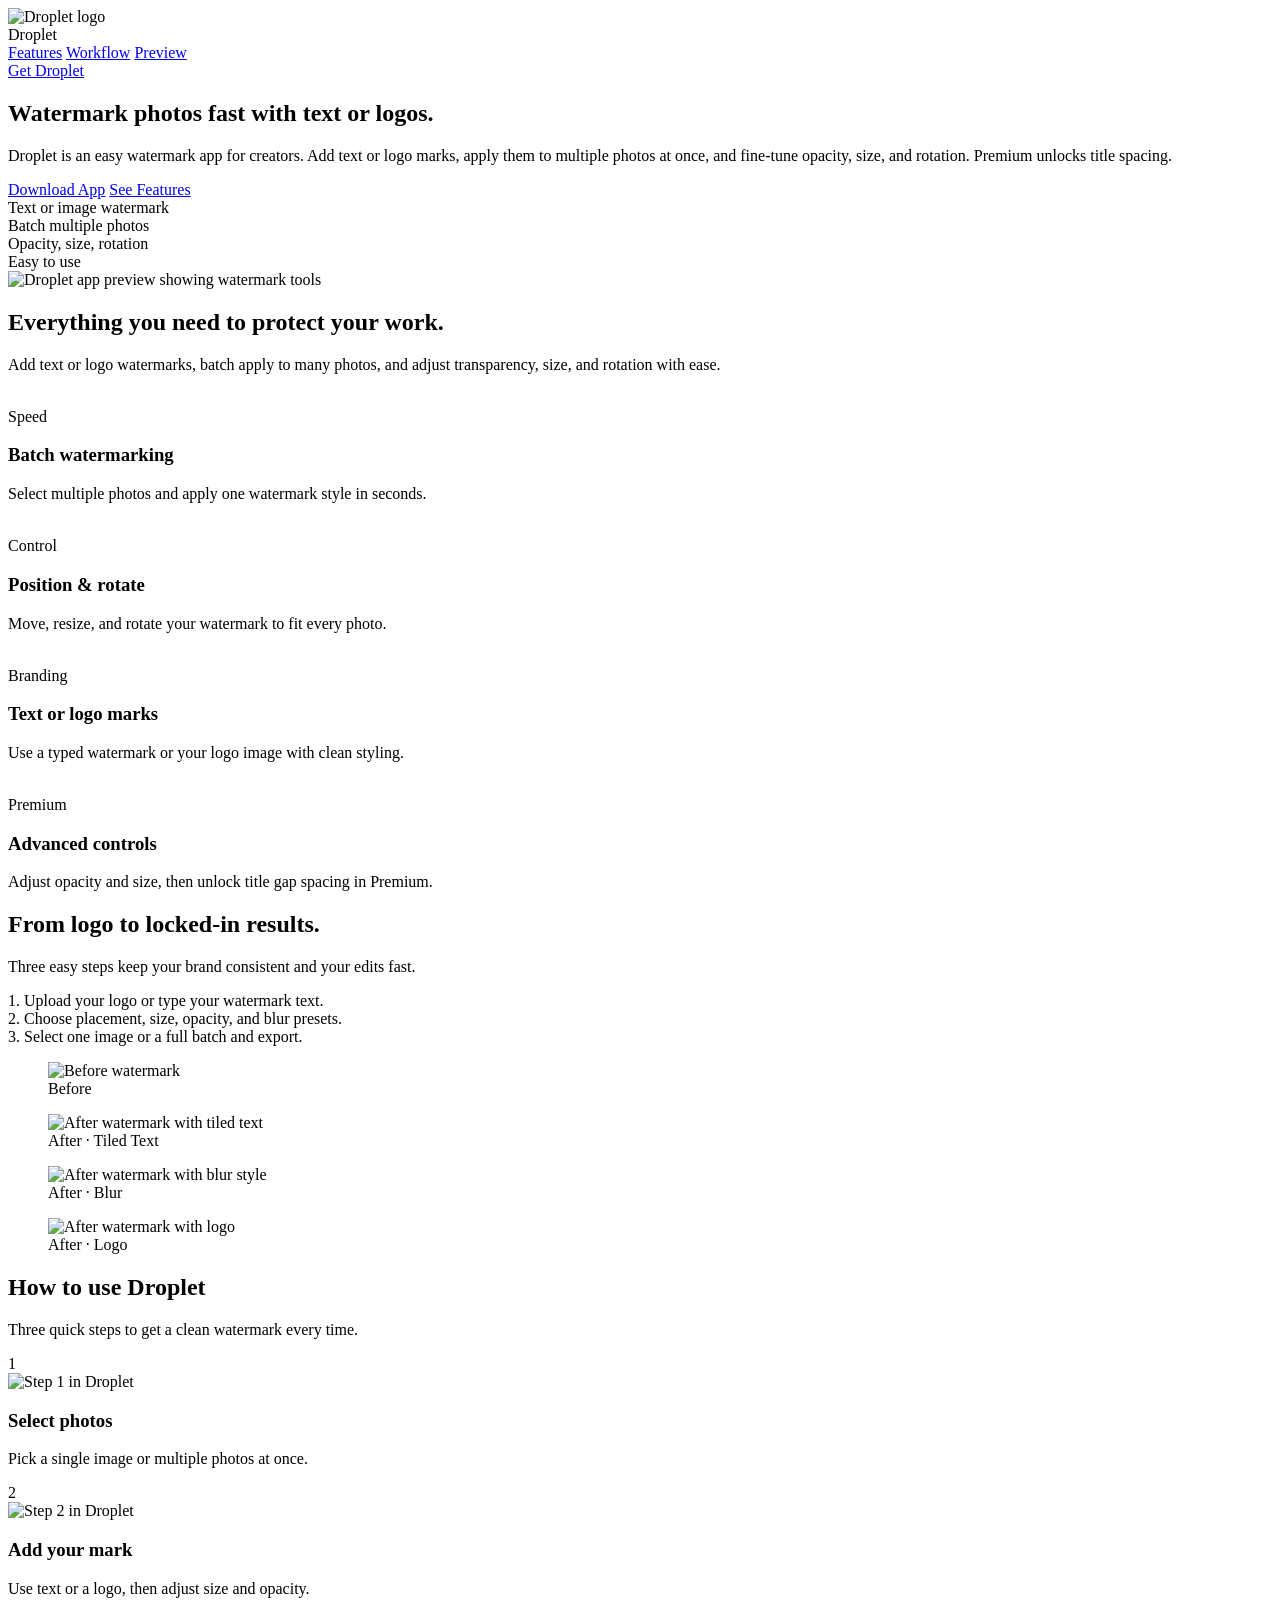
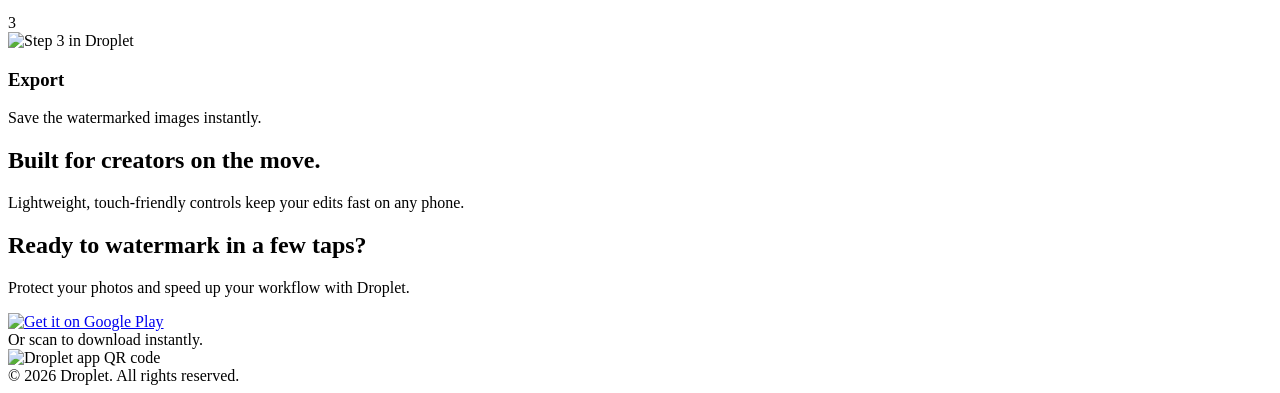
==== index.html @ 51bd7164 "Rename Droplet/index.html to index.html" ====
<!doctype html>
<html lang="en">
  <head>
    <meta charset="utf-8" />
    <meta name="viewport" content="width=device-width, initial-scale=1" />
    <title>Droplet — Watermark Faster, Sharper, Smarter</title>
    <link rel="icon" type="image/png" sizes="32x32" href="resources/favicon-32.png" />
    <link rel="stylesheet" href="style.css" />
  </head>
  <body>
    <div class="page">
      <header class="nav">
        <div class="logo">
          <div class="logo-mark">
            <img src="resources/LOGO.png" alt="Droplet logo" />
          </div>
          <div>Droplet</div>
        </div>
        <nav class="nav-links">
          <a href="#features">Features</a>
          <a href="#workflow">Workflow</a>
          <a href="#showcase">Preview</a>
        </nav>
        <a class="nav-cta" href="#download">Get Droplet</a>
      </header>

      <section class="hero">
        <div class="hero-copy">
          <h1>Watermark photos fast with text or logos.</h1>
          <p>
            Droplet is an easy watermark app for creators. Add text or logo marks, apply them to
            multiple photos at once, and fine‑tune opacity, size, and rotation. Premium unlocks title spacing.
          </p>
          <div class="hero-actions">
            <a class="btn primary" href="#download">Download App</a>
            <a class="btn ghost" href="#features">See Features</a>
          </div>
          <div class="pill-row">
            <div class="pill">Text or image watermark</div>
            <div class="pill">Batch multiple photos</div>
            <div class="pill">Opacity, size, rotation</div>
            <div class="pill">Easy to use</div>
          </div>
        </div>
        <div class="hero-card">
          <img src="resources/sample/1000136304.jpg" alt="Droplet app preview showing watermark tools" />
        </div>
      </section>

      <section id="features" class="section">
        <h2>Everything you need to protect your work.</h2>
        <p>
          Add text or logo watermarks, batch apply to many photos, and adjust transparency, size, and
          rotation with ease.
        </p>
        <div class="feature-grid">
          <div class="feature-card">
            <span class="feature-icon">
              <img src="resources/icons/picture.png" alt="" />
            </span>
            <div class="feature-label">Speed</div>
            <h3>Batch watermarking</h3>
            <p>Select multiple photos and apply one watermark style in seconds.</p>
          </div>
          <div class="feature-card">
            <span class="feature-icon">
              <img src="resources/icons/crosshair.png" alt="" />
            </span>
            <div class="feature-label">Control</div>
            <h3>Position &amp; rotate</h3>
            <p>Move, resize, and rotate your watermark to fit every photo.</p>
          </div>
          <div class="feature-card">
            <span class="feature-icon">
              <img src="resources/icons/rain.png" alt="" />
            </span>
            <div class="feature-label">Branding</div>
            <h3>Text or logo marks</h3>
            <p>Use a typed watermark or your logo image with clean styling.</p>
          </div>
          <div class="feature-card">
            <span class="feature-icon">
              <img src="resources/icons/settings.png" alt="" />
            </span>
            <div class="feature-label">Premium</div>
            <h3>Advanced controls</h3>
            <p>Adjust opacity and size, then unlock title gap spacing in Premium.</p>
          </div>
        </div>
      </section>

      <section id="workflow" class="section showcase">
        <div class="steps">
          <h2>From logo to locked-in results.</h2>
          <p>Three easy steps keep your brand consistent and your edits fast.</p>
          <div class="step">1. Upload your logo or type your watermark text.</div>
          <div class="step">2. Choose placement, size, opacity, and blur presets.</div>
          <div class="step">3. Select one image or a full batch and export.</div>
        </div>
        <div class="before-after">
          <figure>
            <img src="resources/sample/before.jpg" alt="Before watermark" />
            <figcaption>Before</figcaption>
          </figure>
          <figure>
            <img src="resources/sample/tiled.jpg" alt="After watermark with tiled text" />
            <figcaption>After · Tiled Text</figcaption>
          </figure>
          <figure>
            <img src="resources/sample/blur.jpg" alt="After watermark with blur style" />
            <figcaption>After · Blur</figcaption>
          </figure>
          <figure>
            <img src="resources/sample/image.jpg" alt="After watermark with logo" />
            <figcaption>After · Logo</figcaption>
          </figure>
        </div>
      </section>

      <section id="how" class="section">
        <h2>How to use Droplet</h2>
        <p>Three quick steps to get a clean watermark every time.</p>
        <div class="how-strip">
          <div class="how-item">
            <div class="how-badge">1</div>
            <img src="resources/tutorial/Untitled design/5.png" alt="Step 1 in Droplet" />
            <h3>Select photos</h3>
            <p>Pick a single image or multiple photos at once.</p>
          </div>
          <div class="how-item">
            <div class="how-badge">2</div>
            <img src="resources/tutorial/Untitled design/2.png" alt="Step 2 in Droplet" />
            <h3>Add your mark</h3>
            <p>Use text or a logo, then adjust size and opacity.</p>
          </div>
          <div class="how-item">
            <div class="how-badge">3</div>
            <img src="resources/tutorial/Untitled design/6.png" alt="Step 3 in Droplet" />
            <h3>Export</h3>
            <p>Save the watermarked images instantly.</p>
          </div>
        </div>
      </section>


      <section id="showcase" class="section">
        <h2>Built for creators on the move.</h2>
        <p>Lightweight, touch-friendly controls keep your edits fast on any phone.</p>
      </section>

      <section id="download" class="cta">
        <h2>Ready to watermark in a few taps?</h2>
        <p>Protect your photos and speed up your workflow with Droplet.</p>
        <div class="cta-grid">
          <div class="cta-actions">
            <a
              class="badge-link"
              href="https://play.google.com/store/apps/details?id=com.droplet.app&hl=en-US&ah=DfUkPE9MZTCqDTzTnJwQqf1TkRE"
              aria-label="Get Droplet on Google Play"
              target="_blank"
              rel="noopener noreferrer"
            >
              <img src="resources/Googleplay.png" alt="Get it on Google Play" />
            </a>
            <div class="cta-note">Or scan to download instantly.</div>
          </div>
          <div class="qr-card">
            <img src="resources/Droplet_QR.png" alt="Droplet app QR code" />
          </div>
        </div>
      </section>

      <footer class="footer">
        © 2026 Droplet. All rights reserved.
      </footer>
    </div>
    <script src="script.js"></script>
  </body>
</html>
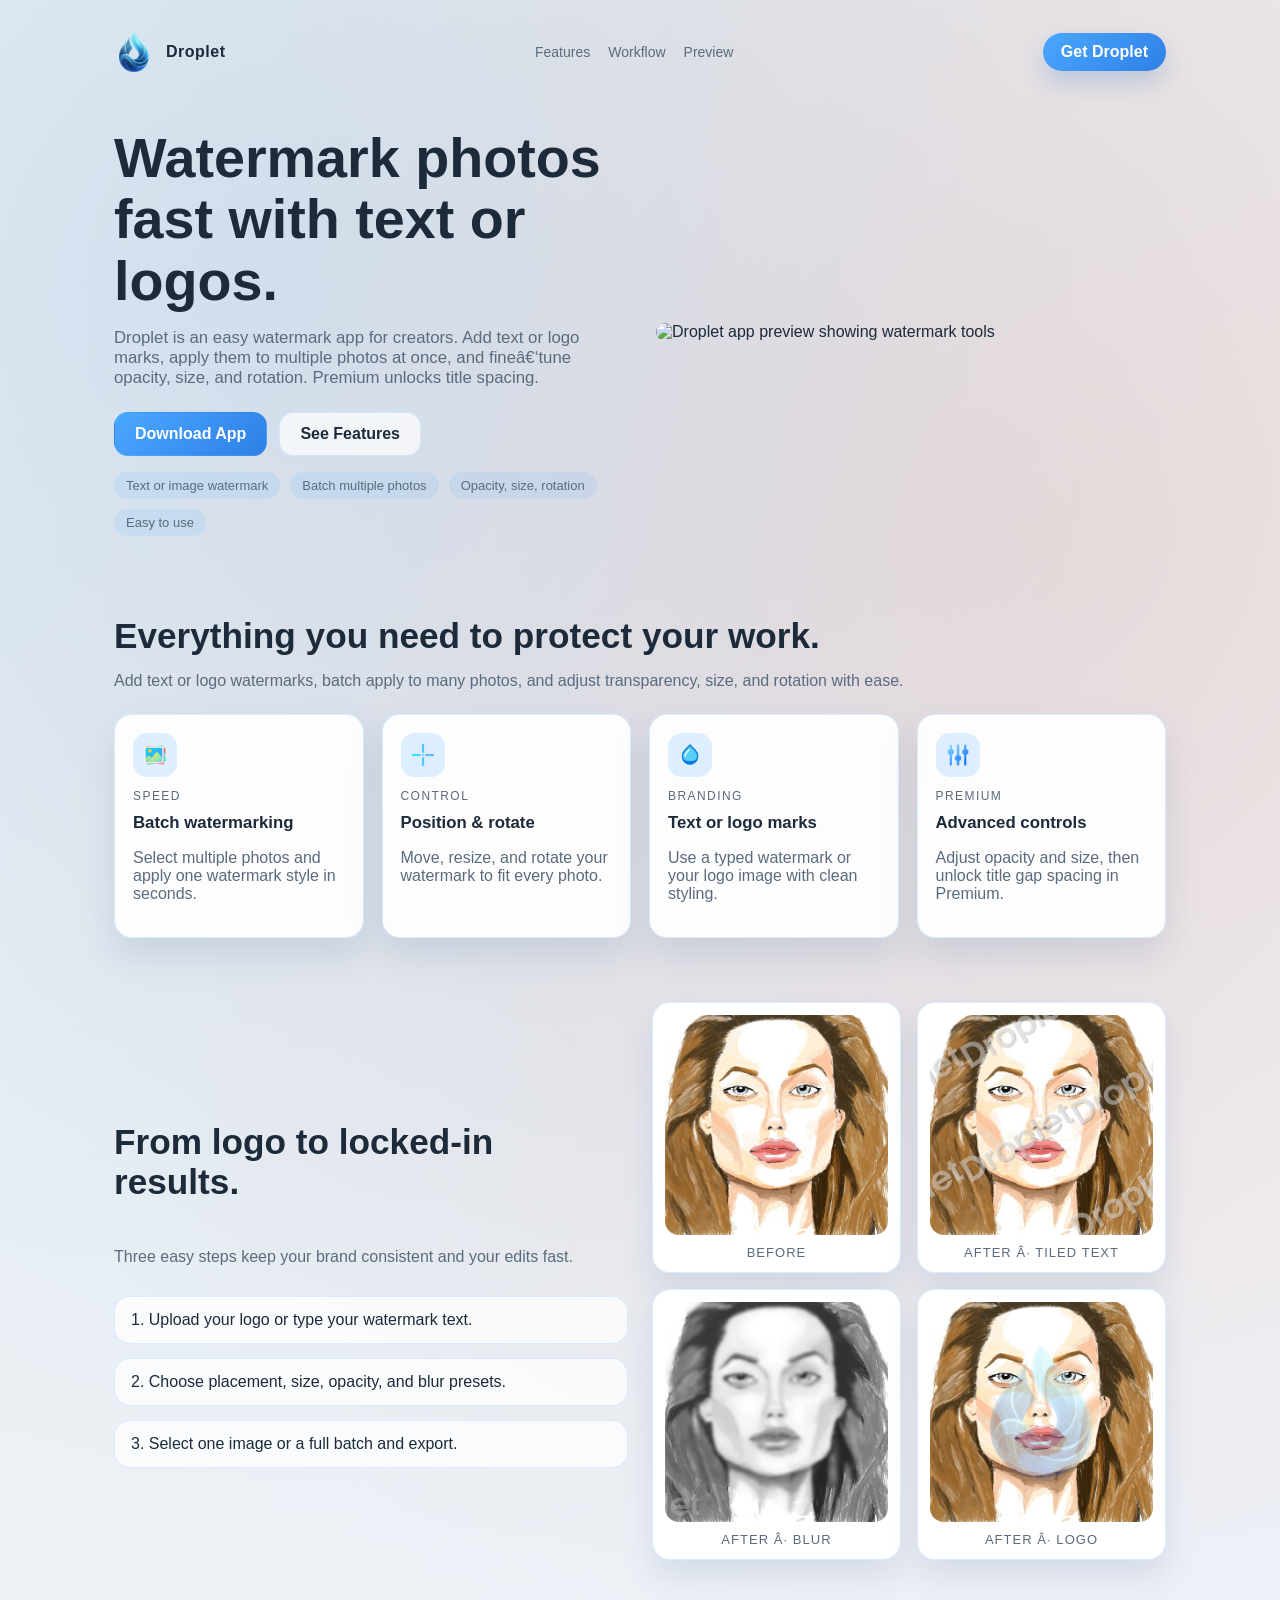
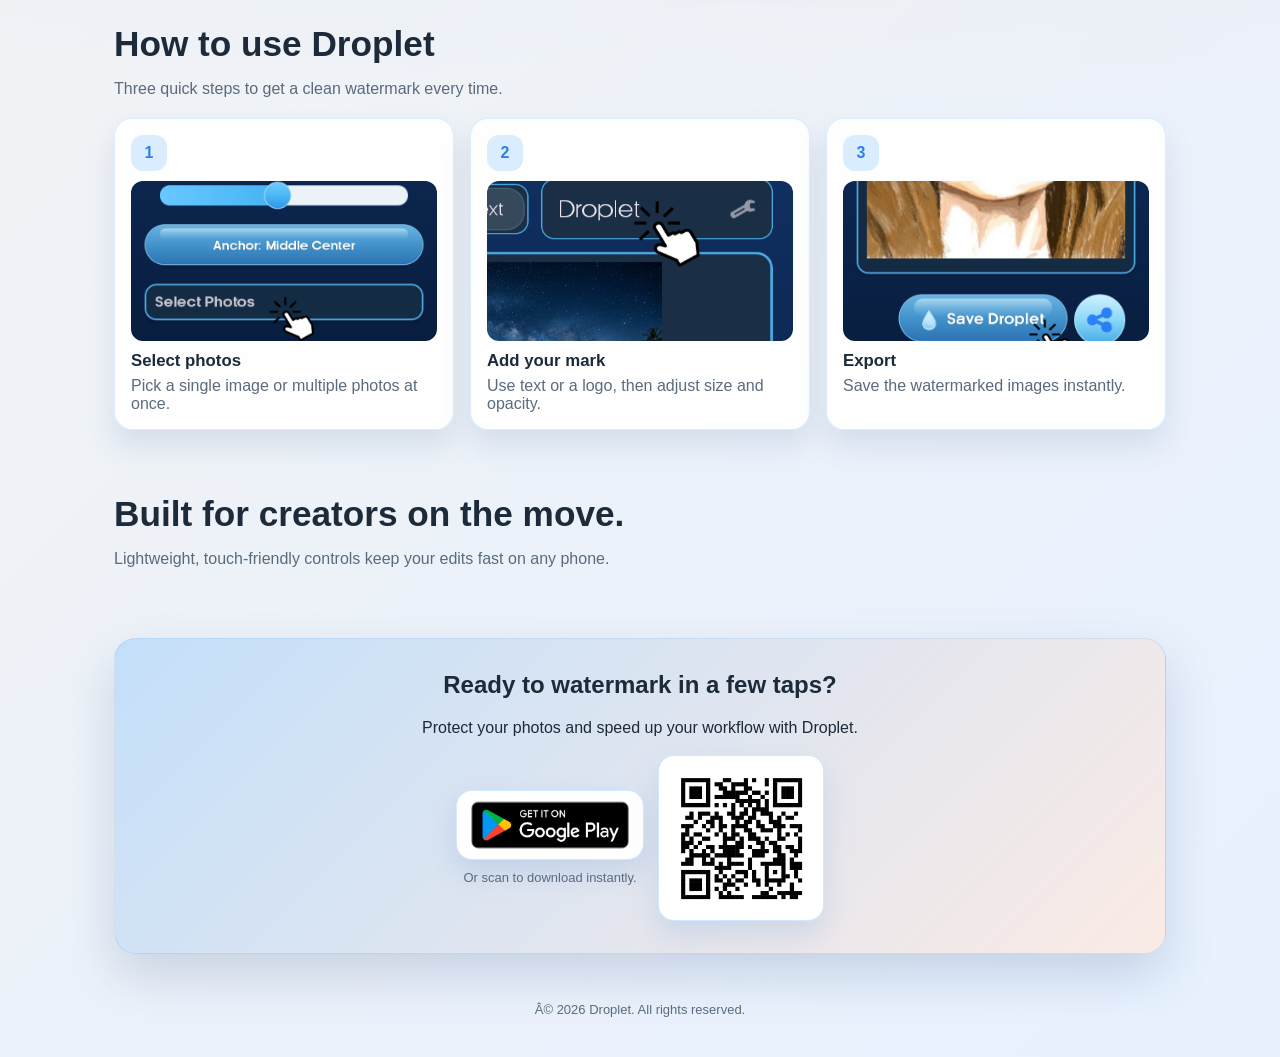
==== commit 1f53527f: "Add files via upload" ====
--- a/index.html
+++ b/index.html
@@ -1,9 +1,9 @@
-<!doctype html>
+﻿<!doctype html>
 <html lang="en">
   <head>
     <meta charset="utf-8" />
     <meta name="viewport" content="width=device-width, initial-scale=1" />
-    <title>Droplet — Watermark Faster, Sharper, Smarter</title>
+    <title>Droplet â€” Watermark Faster, Sharper, Smarter</title>
     <link rel="icon" type="image/png" sizes="32x32" href="resources/favicon-32.png" />
     <link rel="stylesheet" href="style.css" />
   </head>
@@ -29,7 +29,7 @@
           <h1>Watermark photos fast with text or logos.</h1>
           <p>
             Droplet is an easy watermark app for creators. Add text or logo marks, apply them to
-            multiple photos at once, and fine‑tune opacity, size, and rotation. Premium unlocks title spacing.
+            multiple photos at once, and fineâ€‘tune opacity, size, and rotation. Premium unlocks title spacing.
           </p>
           <div class="hero-actions">
             <a class="btn primary" href="#download">Download App</a>
@@ -43,7 +43,7 @@
           </div>
         </div>
         <div class="hero-card">
-          <img src="resources/sample/1000136304.jpg" alt="Droplet app preview showing watermark tools" />
+          <img src="resources/sample/S-1.jpeg" alt="Droplet app preview showing watermark tools" />
         </div>
       </section>
 
@@ -104,15 +104,15 @@
           </figure>
           <figure>
             <img src="resources/sample/tiled.jpg" alt="After watermark with tiled text" />
-            <figcaption>After · Tiled Text</figcaption>
+            <figcaption>After Â· Tiled Text</figcaption>
           </figure>
           <figure>
             <img src="resources/sample/blur.jpg" alt="After watermark with blur style" />
-            <figcaption>After · Blur</figcaption>
+            <figcaption>After Â· Blur</figcaption>
           </figure>
           <figure>
             <img src="resources/sample/image.jpg" alt="After watermark with logo" />
-            <figcaption>After · Logo</figcaption>
+            <figcaption>After Â· Logo</figcaption>
           </figure>
         </div>
       </section>
@@ -171,9 +171,10 @@
       </section>
 
       <footer class="footer">
-        © 2026 Droplet. All rights reserved.
+        Â© 2026 Droplet. All rights reserved.
       </footer>
     </div>
     <script src="script.js"></script>
   </body>
 </html>
+
--- a/style.css
+++ b/style.css
@@ -0,0 +1,492 @@
+:root {
+  color-scheme: light;
+  --bg-cream: #f8f4ee;
+  --bg-sky: #e7f1ff;
+  --bg-peach: #ffe9de;
+  --ink: #1c2a3a;
+  --ink-soft: #5a6b7d;
+  --accent: #4aa8ff;
+  --accent-strong: #2f7fe6;
+  --accent-warm: #ff9f7a;
+  --card: rgba(255, 255, 255, 0.92);
+  --card-border: rgba(74, 168, 255, 0.2);
+  --pill: rgba(74, 168, 255, 0.12);
+  --shadow: 0 22px 50px rgba(41, 72, 120, 0.18);
+  --max: 1100px;
+  --radius: 22px;
+}
+
+* {
+  box-sizing: border-box;
+}
+
+body {
+  margin: 0;
+  font-family: "Trebuchet MS", "Segoe UI", sans-serif;
+  background: radial-gradient(circle at 20% 10%, rgba(74, 168, 255, 0.22), transparent 55%),
+    radial-gradient(circle at 80% 20%, rgba(255, 159, 122, 0.25), transparent 50%),
+    linear-gradient(135deg, var(--bg-cream), var(--bg-sky));
+  color: var(--ink);
+  min-height: 100vh;
+}
+
+img {
+  max-width: 100%;
+  display: block;
+}
+
+a {
+  color: inherit;
+  text-decoration: none;
+}
+
+.page {
+  max-width: var(--max);
+  margin: 0 auto;
+  padding: 24px;
+}
+
+.nav {
+  display: flex;
+  align-items: center;
+  justify-content: space-between;
+  gap: 16px;
+  padding: 8px 0 24px;
+}
+
+.logo {
+  display: flex;
+  align-items: center;
+  gap: 12px;
+  font-weight: 700;
+  letter-spacing: 0.5px;
+}
+
+.logo-mark {
+  width: 40px;
+  height: 40px;
+  border-radius: 0;
+  background: transparent;
+  display: flex;
+  align-items: center;
+  justify-content: center;
+  box-shadow: none;
+  border: none;
+  overflow: visible;
+}
+
+.logo-mark img {
+  width: 40px;
+  height: 40px;
+  object-fit: contain;
+  padding: 0;
+}
+
+.nav-links {
+  display: flex;
+  gap: 18px;
+  font-size: 14px;
+  color: var(--ink-soft);
+}
+
+.nav-cta {
+  padding: 10px 18px;
+  border-radius: 999px;
+  background: linear-gradient(135deg, var(--accent), var(--accent-strong));
+  color: #fff;
+  font-weight: 600;
+  box-shadow: 0 12px 22px rgba(70, 130, 200, 0.25);
+}
+
+.hero {
+  display: grid;
+  grid-template-columns: repeat(auto-fit, minmax(280px, 1fr));
+  gap: 32px;
+  align-items: center;
+  padding: 32px 0 16px;
+}
+
+.hero-copy h1 {
+  font-size: clamp(2rem, 2.6vw + 1.4rem, 3.5rem);
+  margin: 0 0 16px;
+  line-height: 1.1;
+}
+
+.hero-copy p {
+  margin: 0 0 24px;
+  color: var(--ink-soft);
+  font-size: 1.05rem;
+}
+
+.hero-actions {
+  display: flex;
+  flex-wrap: wrap;
+  gap: 12px;
+}
+
+.badge-row {
+  justify-content: center;
+  margin-top: 10px;
+}
+
+.badge-link {
+  display: inline-flex;
+  align-items: center;
+  justify-content: center;
+  padding: 10px 14px;
+  background: #ffffff;
+  border-radius: 16px;
+  border: 1px solid rgba(74, 168, 255, 0.25);
+  box-shadow: 0 12px 26px rgba(70, 130, 200, 0.18);
+}
+
+.badge-link img {
+  height: 48px;
+  width: auto;
+  border-radius: 8px;
+}
+
+.btn {
+  padding: 12px 20px;
+  border-radius: 14px;
+  font-weight: 600;
+  border: 1px solid transparent;
+}
+
+.btn.primary {
+  background: linear-gradient(135deg, var(--accent), var(--accent-strong));
+  color: #fff;
+}
+
+.btn.ghost {
+  background: rgba(255, 255, 255, 0.7);
+  border-color: var(--card-border);
+  color: var(--ink);
+}
+
+.hero-card {
+  background: transparent;
+  border: none;
+  border-radius: 0;
+  padding: 0;
+  box-shadow: none;
+  position: relative;
+  overflow: hidden;
+}
+
+.hero-card::after {
+  content: "";
+  position: absolute;
+  inset: -40% -30% auto auto;
+  width: 220px;
+  height: 220px;
+  background: radial-gradient(circle, rgba(74, 168, 255, 0.22), transparent 60%);
+}
+
+.hero-card img {
+  border-radius: 16px;
+}
+
+.pill-row {
+  display: flex;
+  flex-wrap: wrap;
+  gap: 10px;
+  margin-top: 16px;
+}
+
+.pill {
+  padding: 6px 12px;
+  border-radius: 999px;
+  background: var(--pill);
+  color: var(--ink-soft);
+  font-size: 13px;
+}
+
+.section {
+  margin-top: 64px;
+}
+
+.section h2 {
+  font-size: clamp(1.6rem, 1.5vw + 1rem, 2.4rem);
+  margin-bottom: 16px;
+}
+
+.section p {
+  color: var(--ink-soft);
+}
+
+.feature-grid {
+  display: grid;
+  grid-template-columns: repeat(auto-fit, minmax(220px, 1fr));
+  gap: 18px;
+  margin-top: 24px;
+}
+
+.feature-card {
+  background: var(--card);
+  border: 1px solid var(--card-border);
+  border-radius: 18px;
+  padding: 18px;
+  box-shadow: 0 18px 34px rgba(90, 120, 160, 0.18);
+  min-height: 170px;
+  transition: transform 0.2s ease, box-shadow 0.2s ease, border-color 0.2s ease;
+}
+
+.feature-card:hover {
+  transform: translateY(-4px);
+  border-color: rgba(74, 168, 255, 0.35);
+  box-shadow: 0 26px 40px rgba(90, 120, 160, 0.24);
+}
+
+.feature-card h3 {
+  margin: 10px 0 8px;
+  font-size: 1.05rem;
+}
+
+.feature-icon {
+  display: inline-flex;
+  align-items: center;
+  justify-content: center;
+  width: 44px;
+  height: 44px;
+  border-radius: 14px;
+  background: rgba(74, 168, 255, 0.18);
+  color: #2f7fe6;
+  font-size: 20px;
+}
+
+.feature-icon img {
+  width: 22px;
+  height: 22px;
+  object-fit: contain;
+}
+
+.feature-label {
+  margin-top: 12px;
+  font-size: 12px;
+  text-transform: uppercase;
+  letter-spacing: 0.12em;
+  color: var(--ink-soft);
+}
+
+.showcase {
+  display: grid;
+  grid-template-columns: repeat(auto-fit, minmax(260px, 1fr));
+  gap: 24px;
+  align-items: center;
+}
+
+.showcase img {
+  border-radius: 20px;
+  box-shadow: var(--shadow);
+}
+
+.before-after {
+  display: grid;
+  grid-template-columns: repeat(auto-fit, minmax(180px, 1fr));
+  gap: 16px;
+}
+
+.before-after figure {
+  margin: 0;
+  background: #ffffff;
+  padding: 12px;
+  border-radius: 18px;
+  border: 1px solid rgba(74, 168, 255, 0.2);
+  box-shadow: 0 16px 30px rgba(90, 120, 160, 0.16);
+  text-align: center;
+}
+
+.before-after img {
+  width: 100%;
+  height: 220px;
+  object-fit: cover;
+  border-radius: 14px;
+  box-shadow: none;
+}
+
+.before-after figcaption {
+  margin-top: 10px;
+  font-size: 13px;
+  color: var(--ink-soft);
+  letter-spacing: 0.08em;
+  text-transform: uppercase;
+}
+
+.how-strip {
+  margin-top: 20px;
+  display: grid;
+  grid-template-columns: repeat(auto-fit, minmax(200px, 1fr));
+  gap: 16px;
+}
+
+.how-item {
+  background: var(--card);
+  border: 1px solid var(--card-border);
+  border-radius: 18px;
+  padding: 16px;
+  box-shadow: 0 16px 28px rgba(90, 120, 160, 0.16);
+}
+
+.how-item img {
+  width: 100%;
+  height: 160px;
+  object-fit: cover;
+  border-radius: 12px;
+  margin-bottom: 10px;
+}
+
+.how-badge {
+  width: 36px;
+  height: 36px;
+  border-radius: 12px;
+  background: rgba(74, 168, 255, 0.2);
+  color: #2f7fe6;
+  display: grid;
+  place-items: center;
+  font-weight: 700;
+  margin-bottom: 10px;
+}
+
+.how-item h3 {
+  margin: 0 0 6px;
+  font-size: 1.05rem;
+}
+
+.how-item p {
+  margin: 0;
+  color: var(--ink-soft);
+}
+
+.steps {
+  display: grid;
+  gap: 14px;
+}
+
+.step {
+  padding: 14px 16px;
+  border-radius: 16px;
+  background: rgba(255, 255, 255, 0.75);
+  border: 1px solid rgba(74, 168, 255, 0.18);
+}
+
+
+.cta {
+  margin-top: 70px;
+  padding: 32px;
+  background: linear-gradient(135deg, rgba(74, 168, 255, 0.25), rgba(255, 233, 222, 0.8));
+  border-radius: 22px;
+  border: 1px solid var(--card-border);
+  text-align: center;
+  box-shadow: var(--shadow);
+}
+
+.cta h2 {
+  margin-top: 0;
+}
+
+.cta-grid {
+  margin-top: 18px;
+  display: grid;
+  grid-template-columns: auto auto;
+  gap: 14px;
+  align-items: center;
+  justify-content: center;
+}
+
+.cta-actions {
+  display: grid;
+  gap: 10px;
+  justify-items: center;
+  text-align: center;
+}
+
+.cta-note {
+  font-size: 13px;
+  color: var(--ink-soft);
+}
+
+.qr-card {
+  background: #ffffff;
+  padding: 16px;
+  border-radius: 16px;
+  border: 1px solid rgba(74, 168, 255, 0.25);
+  box-shadow: 0 14px 28px rgba(70, 130, 200, 0.16);
+}
+
+.qr-card img {
+  width: 132px;
+  height: 132px;
+  object-fit: contain;
+}
+
+.footer {
+  margin: 48px 0 16px;
+  color: var(--ink-soft);
+  font-size: 13px;
+  text-align: center;
+}
+
+@media (max-width: 720px) {
+  .nav-links {
+    display: none;
+  }
+
+  .nav {
+    flex-direction: column;
+    align-items: flex-start;
+  }
+
+  .hero {
+    padding-top: 8px;
+  }
+}
+
+@media (max-width: 600px) {
+  .page {
+    padding: 18px;
+  }
+
+  .hero {
+    gap: 20px;
+  }
+
+  .hero-card {
+    padding: 0;
+  }
+
+  .feature-grid {
+    gap: 14px;
+  }
+
+  .showcase {
+    grid-template-columns: 1fr;
+  }
+
+  .before-after {
+    grid-template-columns: 1fr;
+  }
+
+  .before-after img {
+    height: 200px;
+  }
+
+  .cta {
+    padding: 24px;
+    text-align: center;
+  }
+
+  .cta-grid {
+    grid-template-columns: 1fr;
+    gap: 12px;
+  }
+
+  .badge-link img {
+    height: 44px;
+  }
+
+  .qr-card img {
+    width: 120px;
+    height: 120px;
+  }
+}
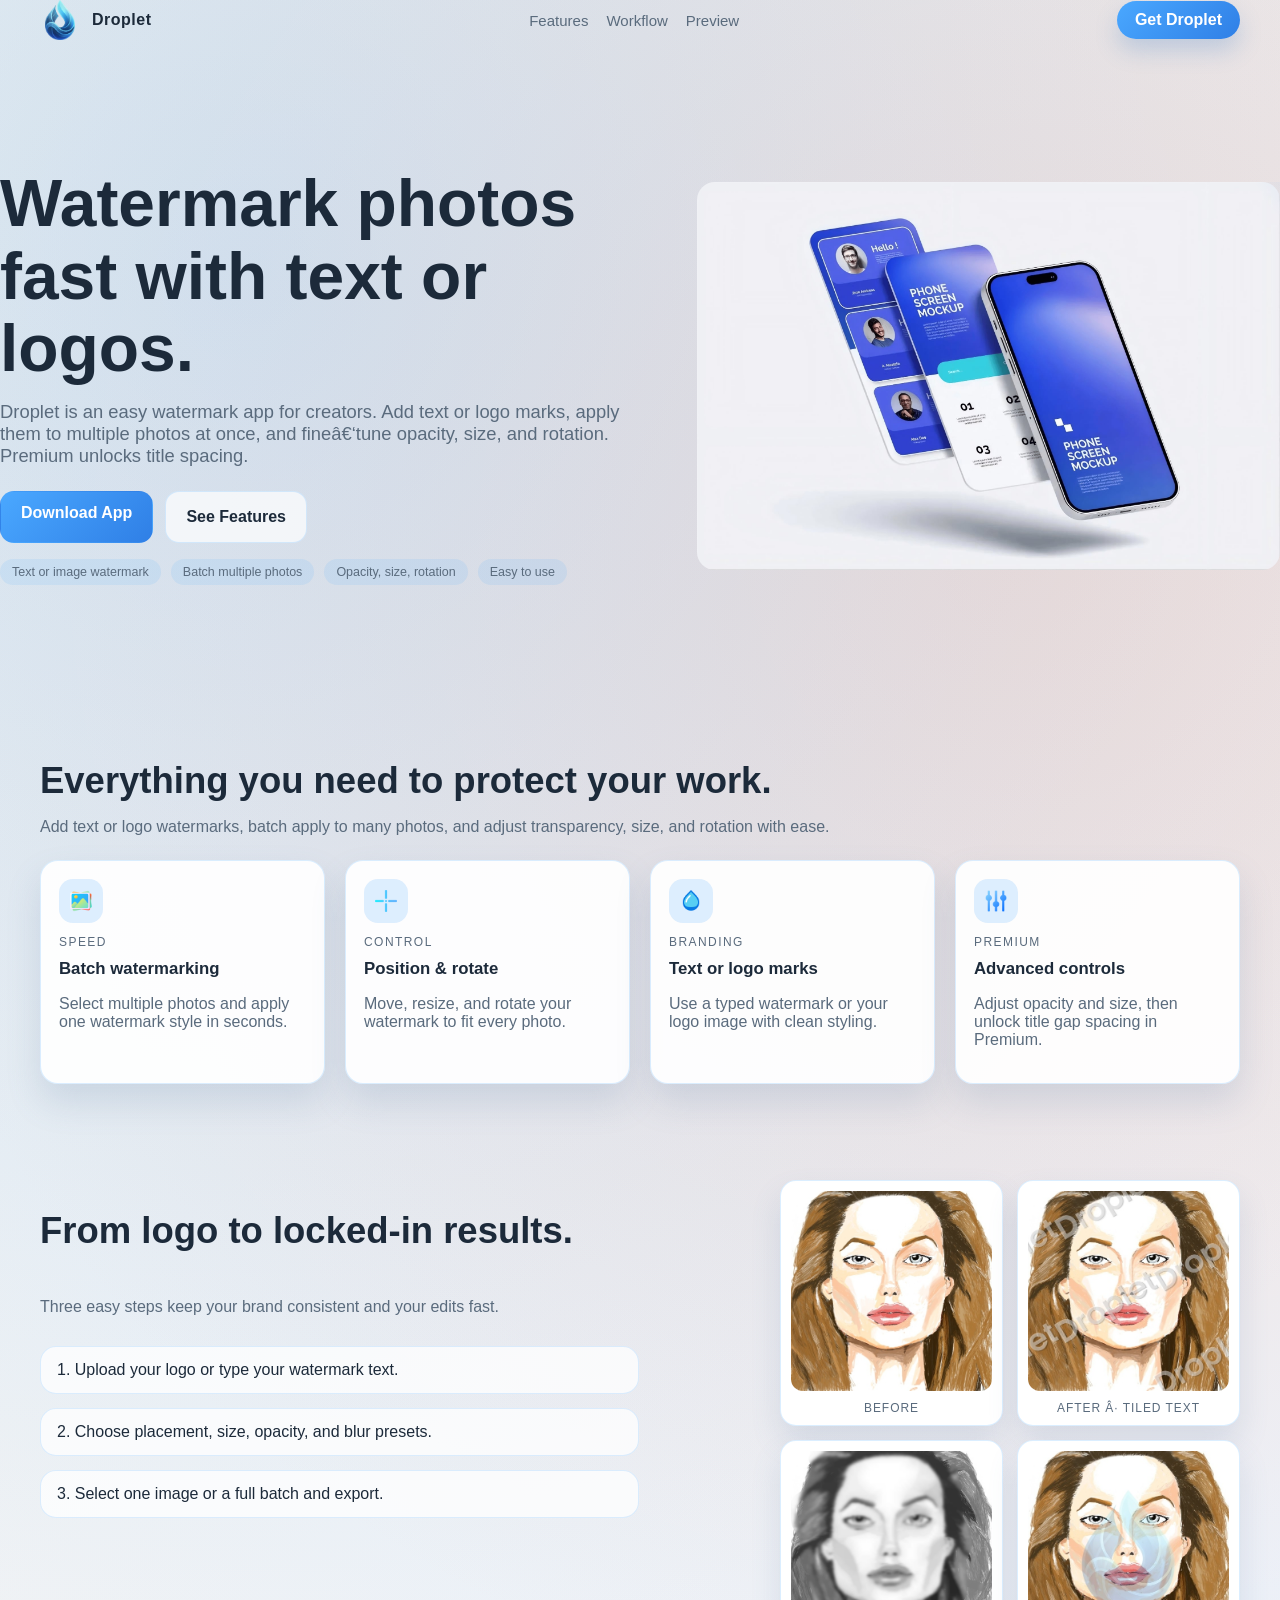
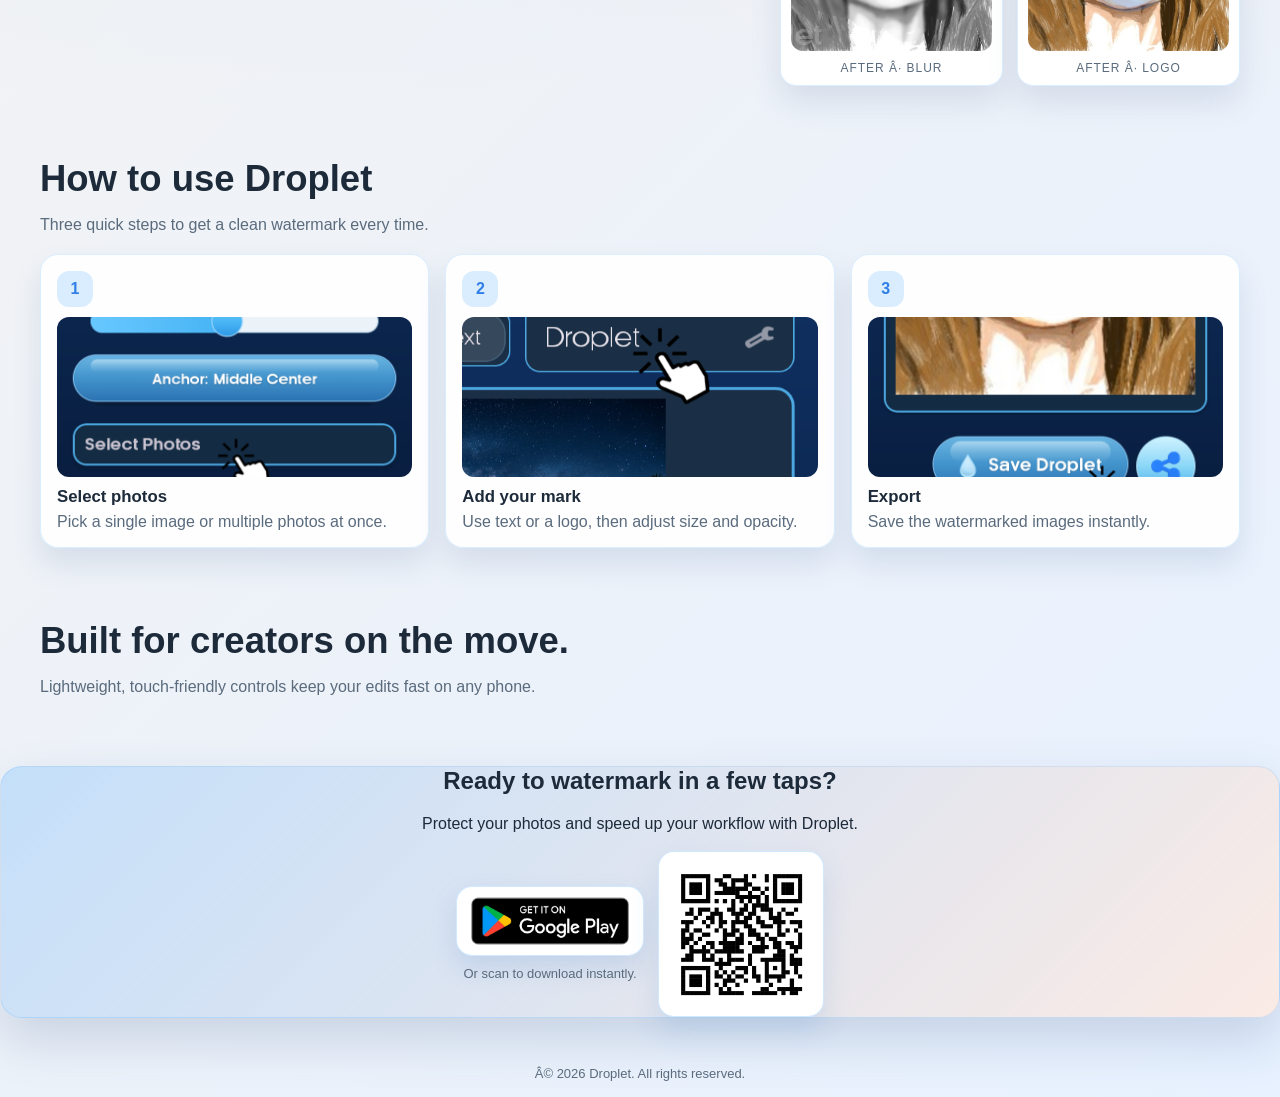
==== commit 9bf5bca6: "Add files via upload" ====
--- a/index.html
+++ b/index.html
@@ -10,168 +10,184 @@
   <body>
     <div class="page">
       <header class="nav">
-        <div class="logo">
-          <div class="logo-mark">
-            <img src="resources/LOGO.png" alt="Droplet logo" />
+        <div class="container nav-inner">
+          <div class="logo">
+            <div class="logo-mark">
+              <img src="resources/LOGO.png" alt="Droplet logo" />
+            </div>
+            <div>Droplet</div>
           </div>
-          <div>Droplet</div>
+          <nav class="nav-links">
+            <a href="#features">Features</a>
+            <a href="#workflow">Workflow</a>
+            <a href="#showcase">Preview</a>
+          </nav>
+          <a class="nav-cta" href="#download">Get Droplet</a>
         </div>
-        <nav class="nav-links">
-          <a href="#features">Features</a>
-          <a href="#workflow">Workflow</a>
-          <a href="#showcase">Preview</a>
-        </nav>
-        <a class="nav-cta" href="#download">Get Droplet</a>
       </header>
 
       <section class="hero">
-        <div class="hero-copy">
-          <h1>Watermark photos fast with text or logos.</h1>
-          <p>
-            Droplet is an easy watermark app for creators. Add text or logo marks, apply them to
-            multiple photos at once, and fineâ€‘tune opacity, size, and rotation. Premium unlocks title spacing.
-          </p>
-          <div class="hero-actions">
-            <a class="btn primary" href="#download">Download App</a>
-            <a class="btn ghost" href="#features">See Features</a>
+        <div class="container hero-inner">
+          <div class="hero-copy">
+            <h1>Watermark photos fast with text or logos.</h1>
+            <p>
+              Droplet is an easy watermark app for creators. Add text or logo marks, apply them to
+              multiple photos at once, and fineâ€‘tune opacity, size, and rotation. Premium unlocks title spacing.
+            </p>
+            <div class="hero-actions">
+              <a class="btn primary" href="#download">Download App</a>
+              <a class="btn ghost" href="#features">See Features</a>
+            </div>
+            <div class="pill-row">
+              <div class="pill">Text or image watermark</div>
+              <div class="pill">Batch multiple photos</div>
+              <div class="pill">Opacity, size, rotation</div>
+              <div class="pill">Easy to use</div>
+            </div>
           </div>
-          <div class="pill-row">
-            <div class="pill">Text or image watermark</div>
-            <div class="pill">Batch multiple photos</div>
-            <div class="pill">Opacity, size, rotation</div>
-            <div class="pill">Easy to use</div>
+          <div class="hero-card">
+            <img src="resources/sample/S-1.jpeg" alt="Droplet app preview showing watermark tools" />
           </div>
-        </div>
-        <div class="hero-card">
-          <img src="resources/sample/S-1.jpeg" alt="Droplet app preview showing watermark tools" />
         </div>
       </section>
 
       <section id="features" class="section">
-        <h2>Everything you need to protect your work.</h2>
-        <p>
-          Add text or logo watermarks, batch apply to many photos, and adjust transparency, size, and
-          rotation with ease.
-        </p>
-        <div class="feature-grid">
-          <div class="feature-card">
-            <span class="feature-icon">
-              <img src="resources/icons/picture.png" alt="" />
-            </span>
-            <div class="feature-label">Speed</div>
-            <h3>Batch watermarking</h3>
-            <p>Select multiple photos and apply one watermark style in seconds.</p>
-          </div>
-          <div class="feature-card">
-            <span class="feature-icon">
-              <img src="resources/icons/crosshair.png" alt="" />
-            </span>
-            <div class="feature-label">Control</div>
-            <h3>Position &amp; rotate</h3>
-            <p>Move, resize, and rotate your watermark to fit every photo.</p>
-          </div>
-          <div class="feature-card">
-            <span class="feature-icon">
-              <img src="resources/icons/rain.png" alt="" />
-            </span>
-            <div class="feature-label">Branding</div>
-            <h3>Text or logo marks</h3>
-            <p>Use a typed watermark or your logo image with clean styling.</p>
-          </div>
-          <div class="feature-card">
-            <span class="feature-icon">
-              <img src="resources/icons/settings.png" alt="" />
-            </span>
-            <div class="feature-label">Premium</div>
-            <h3>Advanced controls</h3>
-            <p>Adjust opacity and size, then unlock title gap spacing in Premium.</p>
+        <div class="container">
+          <h2>Everything you need to protect your work.</h2>
+          <p>
+            Add text or logo watermarks, batch apply to many photos, and adjust transparency, size, and
+            rotation with ease.
+          </p>
+          <div class="feature-grid">
+            <div class="feature-card">
+              <span class="feature-icon">
+                <img src="resources/icons/picture.png" alt="" />
+              </span>
+              <div class="feature-label">Speed</div>
+              <h3>Batch watermarking</h3>
+              <p>Select multiple photos and apply one watermark style in seconds.</p>
+            </div>
+            <div class="feature-card">
+              <span class="feature-icon">
+                <img src="resources/icons/crosshair.png" alt="" />
+              </span>
+              <div class="feature-label">Control</div>
+              <h3>Position &amp; rotate</h3>
+              <p>Move, resize, and rotate your watermark to fit every photo.</p>
+            </div>
+            <div class="feature-card">
+              <span class="feature-icon">
+                <img src="resources/icons/rain.png" alt="" />
+              </span>
+              <div class="feature-label">Branding</div>
+              <h3>Text or logo marks</h3>
+              <p>Use a typed watermark or your logo image with clean styling.</p>
+            </div>
+            <div class="feature-card">
+              <span class="feature-icon">
+                <img src="resources/icons/settings.png" alt="" />
+              </span>
+              <div class="feature-label">Premium</div>
+              <h3>Advanced controls</h3>
+              <p>Adjust opacity and size, then unlock title gap spacing in Premium.</p>
+            </div>
           </div>
         </div>
       </section>
 
-      <section id="workflow" class="section showcase">
-        <div class="steps">
-          <h2>From logo to locked-in results.</h2>
-          <p>Three easy steps keep your brand consistent and your edits fast.</p>
-          <div class="step">1. Upload your logo or type your watermark text.</div>
-          <div class="step">2. Choose placement, size, opacity, and blur presets.</div>
-          <div class="step">3. Select one image or a full batch and export.</div>
-        </div>
-        <div class="before-after">
-          <figure>
-            <img src="resources/sample/before.jpg" alt="Before watermark" />
-            <figcaption>Before</figcaption>
-          </figure>
-          <figure>
-            <img src="resources/sample/tiled.jpg" alt="After watermark with tiled text" />
-            <figcaption>After Â· Tiled Text</figcaption>
-          </figure>
-          <figure>
-            <img src="resources/sample/blur.jpg" alt="After watermark with blur style" />
-            <figcaption>After Â· Blur</figcaption>
-          </figure>
-          <figure>
-            <img src="resources/sample/image.jpg" alt="After watermark with logo" />
-            <figcaption>After Â· Logo</figcaption>
-          </figure>
+      <section id="workflow" class="section">
+        <div class="container showcase">
+          <div class="steps">
+            <h2>From logo to locked-in results.</h2>
+            <p>Three easy steps keep your brand consistent and your edits fast.</p>
+            <div class="step">1. Upload your logo or type your watermark text.</div>
+            <div class="step">2. Choose placement, size, opacity, and blur presets.</div>
+            <div class="step">3. Select one image or a full batch and export.</div>
+          </div>
+          <div class="before-after">
+            <figure>
+              <img src="resources/sample/before.jpg" alt="Before watermark" />
+              <figcaption>Before</figcaption>
+            </figure>
+            <figure>
+              <img src="resources/sample/tiled.jpg" alt="After watermark with tiled text" />
+              <figcaption>After Â· Tiled Text</figcaption>
+            </figure>
+            <figure>
+              <img src="resources/sample/blur.jpg" alt="After watermark with blur style" />
+              <figcaption>After Â· Blur</figcaption>
+            </figure>
+            <figure>
+              <img src="resources/sample/image.jpg" alt="After watermark with logo" />
+              <figcaption>After Â· Logo</figcaption>
+            </figure>
+          </div>
         </div>
       </section>
 
       <section id="how" class="section">
-        <h2>How to use Droplet</h2>
-        <p>Three quick steps to get a clean watermark every time.</p>
-        <div class="how-strip">
-          <div class="how-item">
-            <div class="how-badge">1</div>
-            <img src="resources/tutorial/Untitled design/5.png" alt="Step 1 in Droplet" />
-            <h3>Select photos</h3>
-            <p>Pick a single image or multiple photos at once.</p>
-          </div>
-          <div class="how-item">
-            <div class="how-badge">2</div>
-            <img src="resources/tutorial/Untitled design/2.png" alt="Step 2 in Droplet" />
-            <h3>Add your mark</h3>
-            <p>Use text or a logo, then adjust size and opacity.</p>
-          </div>
-          <div class="how-item">
-            <div class="how-badge">3</div>
-            <img src="resources/tutorial/Untitled design/6.png" alt="Step 3 in Droplet" />
-            <h3>Export</h3>
-            <p>Save the watermarked images instantly.</p>
+        <div class="container">
+          <h2>How to use Droplet</h2>
+          <p>Three quick steps to get a clean watermark every time.</p>
+          <div class="how-strip">
+            <div class="how-item">
+              <div class="how-badge">1</div>
+              <img src="resources/tutorial/Untitled design/5.png" alt="Step 1 in Droplet" />
+              <h3>Select photos</h3>
+              <p>Pick a single image or multiple photos at once.</p>
+            </div>
+            <div class="how-item">
+              <div class="how-badge">2</div>
+              <img src="resources/tutorial/Untitled design/2.png" alt="Step 2 in Droplet" />
+              <h3>Add your mark</h3>
+              <p>Use text or a logo, then adjust size and opacity.</p>
+            </div>
+            <div class="how-item">
+              <div class="how-badge">3</div>
+              <img src="resources/tutorial/Untitled design/6.png" alt="Step 3 in Droplet" />
+              <h3>Export</h3>
+              <p>Save the watermarked images instantly.</p>
+            </div>
           </div>
         </div>
       </section>
 
 
       <section id="showcase" class="section">
-        <h2>Built for creators on the move.</h2>
-        <p>Lightweight, touch-friendly controls keep your edits fast on any phone.</p>
+        <div class="container">
+          <h2>Built for creators on the move.</h2>
+          <p>Lightweight, touch-friendly controls keep your edits fast on any phone.</p>
+        </div>
       </section>
 
       <section id="download" class="cta">
-        <h2>Ready to watermark in a few taps?</h2>
-        <p>Protect your photos and speed up your workflow with Droplet.</p>
-        <div class="cta-grid">
-          <div class="cta-actions">
-            <a
-              class="badge-link"
-              href="https://play.google.com/store/apps/details?id=com.droplet.app&hl=en-US&ah=DfUkPE9MZTCqDTzTnJwQqf1TkRE"
-              aria-label="Get Droplet on Google Play"
-              target="_blank"
-              rel="noopener noreferrer"
-            >
-              <img src="resources/Googleplay.png" alt="Get it on Google Play" />
-            </a>
-            <div class="cta-note">Or scan to download instantly.</div>
-          </div>
-          <div class="qr-card">
-            <img src="resources/Droplet_QR.png" alt="Droplet app QR code" />
+        <div class="container">
+          <h2>Ready to watermark in a few taps?</h2>
+          <p>Protect your photos and speed up your workflow with Droplet.</p>
+          <div class="cta-grid">
+            <div class="cta-actions">
+              <a
+                class="badge-link"
+                href="https://play.google.com/store/apps/details?id=com.droplet.app&hl=en-US&ah=DfUkPE9MZTCqDTzTnJwQqf1TkRE"
+                aria-label="Get Droplet on Google Play"
+                target="_blank"
+                rel="noopener noreferrer"
+              >
+                <img src="resources/Googleplay.png" alt="Get it on Google Play" />
+              </a>
+              <div class="cta-note">Or scan to download instantly.</div>
+            </div>
+            <div class="qr-card">
+              <img src="resources/Droplet_QR.png" alt="Droplet app QR code" />
+            </div>
           </div>
         </div>
       </section>
 
       <footer class="footer">
-        Â© 2026 Droplet. All rights reserved.
+        <div class="container">
+          Â© 2026 Droplet. All rights reserved.
+        </div>
       </footer>
     </div>
     <script src="script.js"></script>
--- a/style.css
+++ b/style.css
@@ -12,7 +12,7 @@
   --card-border: rgba(74, 168, 255, 0.2);
   --pill: rgba(74, 168, 255, 0.12);
   --shadow: 0 22px 50px rgba(41, 72, 120, 0.18);
-  --max: 1100px;
+  --max: 1400px;
   --radius: 22px;
 }
 
@@ -41,19 +41,38 @@
 }
 
 .page {
+  width: 100%;
+  margin: 0;
+  padding: 0;
+}
+
+.page > header,
+.page > section,
+.page > footer {
+  max-width: 100%;
+  margin-left: 0;
+  margin-right: 0;
+  padding: 0;
+}
+
+.container {
   max-width: var(--max);
   margin: 0 auto;
-  padding: 24px;
+  padding-left: 40px;
+  padding-right: 40px;
 }
 
 .nav {
+  width: 100%;
+  padding: 8px 0 24px;
+}
+
+.nav-inner {
   display: flex;
   align-items: center;
   justify-content: space-between;
   gap: 16px;
-  padding: 8px 0 24px;
-}
-
+}
 .logo {
   display: flex;
   align-items: center;
@@ -85,8 +104,9 @@
 .nav-links {
   display: flex;
   gap: 18px;
-  font-size: 14px;
-  color: var(--ink-soft);
+  font-size: 15px;
+  color: var(--ink-soft);
+  margin: 0 auto;
 }
 
 .nav-cta {
@@ -98,16 +118,17 @@
   box-shadow: 0 12px 22px rgba(70, 130, 200, 0.25);
 }
 
-.hero {
-  display: grid;
-  grid-template-columns: repeat(auto-fit, minmax(280px, 1fr));
-  gap: 32px;
-  align-items: center;
-  padding: 32px 0 16px;
+.hero-inner {
+  display: grid;
+  grid-template-columns: minmax(360px, 1.1fr) minmax(360px, 1fr);
+  gap: 56px;
+  align-items: center;
+  padding: 56px 0 32px;
+  min-height: 72vh;
 }
 
 .hero-copy h1 {
-  font-size: clamp(2rem, 2.6vw + 1.4rem, 3.5rem);
+  font-size: clamp(2.8rem, 3.4vw + 1.4rem, 4.6rem);
   margin: 0 0 16px;
   line-height: 1.1;
 }
@@ -115,7 +136,8 @@
 .hero-copy p {
   margin: 0 0 24px;
   color: var(--ink-soft);
-  font-size: 1.05rem;
+  font-size: 1.15rem;
+  max-width: 40rem;
 }
 
 .hero-actions {
@@ -162,6 +184,7 @@
   background: rgba(255, 255, 255, 0.7);
   border-color: var(--card-border);
   color: var(--ink);
+  line-height: 1.6;
 }
 
 .hero-card {
@@ -172,6 +195,7 @@
   box-shadow: none;
   position: relative;
   overflow: hidden;
+  justify-self: end;
 }
 
 .hero-card::after {
@@ -179,12 +203,25 @@
   position: absolute;
   inset: -40% -30% auto auto;
   width: 220px;
-  height: 220px;
+  height: 240px;
   background: radial-gradient(circle, rgba(74, 168, 255, 0.22), transparent 60%);
 }
 
 .hero-card img {
-  border-radius: 16px;
+  border-radius: 18px;
+  width: 100%;
+  height: auto;
+  max-width: 680px;
+}
+
+@media (max-width: 900px) {
+  .hero-inner {
+    grid-template-columns: 1fr;
+  }
+
+  .hero-card img {
+    max-width: 100%;
+  }
 }
 
 .pill-row {
@@ -199,15 +236,19 @@
   border-radius: 999px;
   background: var(--pill);
   color: var(--ink-soft);
-  font-size: 13px;
+  font-size: 12.5px;
 }
 
 .section {
-  margin-top: 64px;
+  margin-top: 72px;
+}
+
+#workflow.section {
+  margin-top: 96px;
 }
 
 .section h2 {
-  font-size: clamp(1.6rem, 1.5vw + 1rem, 2.4rem);
+  font-size: clamp(1.7rem, 1.6vw + 1rem, 2.5rem);
   margin-bottom: 16px;
 }
 
@@ -217,8 +258,8 @@
 
 .feature-grid {
   display: grid;
-  grid-template-columns: repeat(auto-fit, minmax(220px, 1fr));
-  gap: 18px;
+  grid-template-columns: repeat(auto-fit, minmax(240px, 1fr));
+  gap: 20px;
   margin-top: 24px;
 }
 
@@ -271,9 +312,11 @@
 
 .showcase {
   display: grid;
-  grid-template-columns: repeat(auto-fit, minmax(260px, 1fr));
-  gap: 24px;
-  align-items: center;
+  grid-template-columns: minmax(320px, 1fr) minmax(320px, 0.95fr);
+  gap: 32px;
+  align-items: start;
+  max-width: var(--max);
+  margin: 0 auto;
 }
 
 .showcase img {
@@ -283,15 +326,18 @@
 
 .before-after {
   display: grid;
-  grid-template-columns: repeat(auto-fit, minmax(180px, 1fr));
-  gap: 16px;
+  grid-template-columns: repeat(2, minmax(180px, 1fr));
+  gap: 14px;
+  justify-content: end;
+  justify-self: end;
+  max-width: 460px;
 }
 
 .before-after figure {
   margin: 0;
   background: #ffffff;
-  padding: 12px;
-  border-radius: 18px;
+  padding: 10px;
+  border-radius: 16px;
   border: 1px solid rgba(74, 168, 255, 0.2);
   box-shadow: 0 16px 30px rgba(90, 120, 160, 0.16);
   text-align: center;
@@ -299,15 +345,15 @@
 
 .before-after img {
   width: 100%;
-  height: 220px;
+  height: 200px;
   object-fit: cover;
-  border-radius: 14px;
+  border-radius: 12px;
   box-shadow: none;
 }
 
 .before-after figcaption {
   margin-top: 10px;
-  font-size: 13px;
+  font-size: 12px;
   color: var(--ink-soft);
   letter-spacing: 0.08em;
   text-transform: uppercase;
@@ -432,22 +478,23 @@
     display: none;
   }
 
-  .nav {
+  .nav-inner {
     flex-direction: column;
     align-items: flex-start;
   }
 
-  .hero {
+  .hero-inner {
     padding-top: 8px;
   }
 }
 
 @media (max-width: 600px) {
-  .page {
-    padding: 18px;
-  }
-
-  .hero {
+  .container {
+    padding-left: 16px;
+    padding-right: 16px;
+  }
+
+  .hero-inner {
     gap: 20px;
   }
 
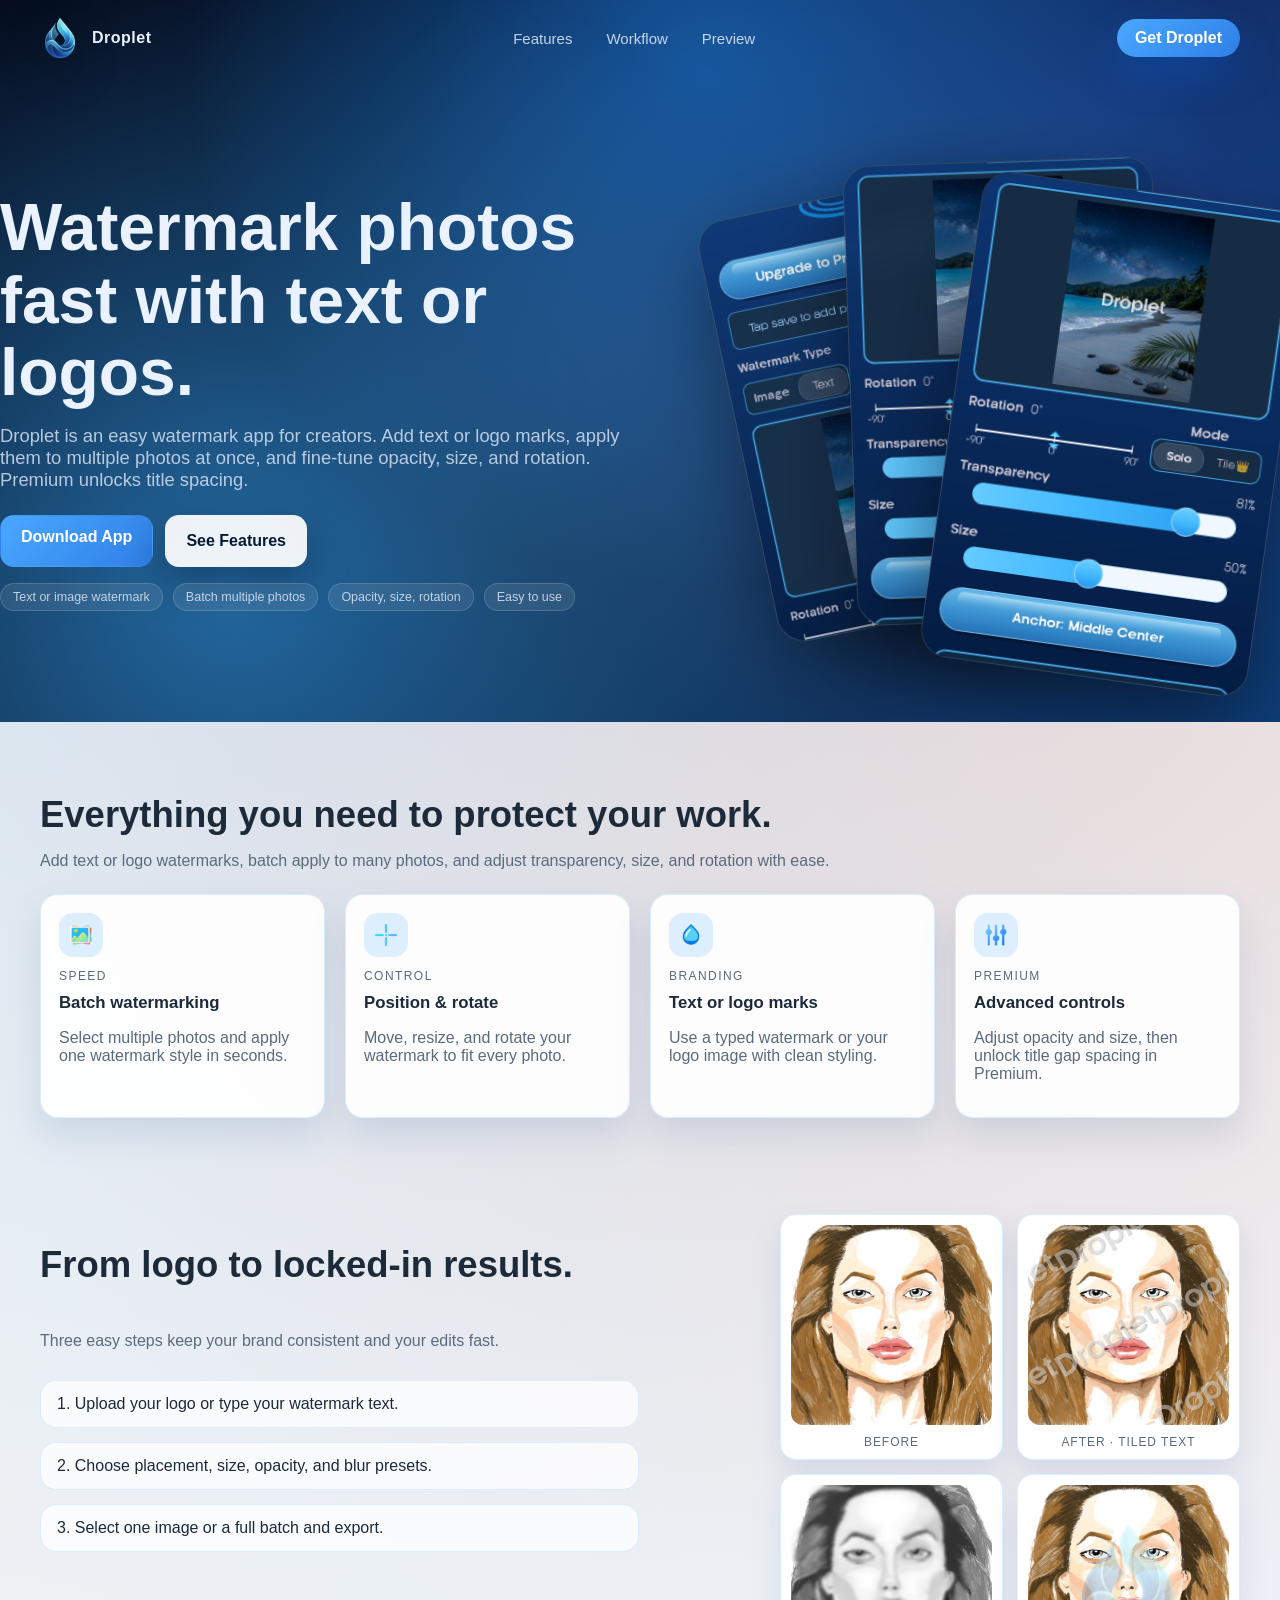
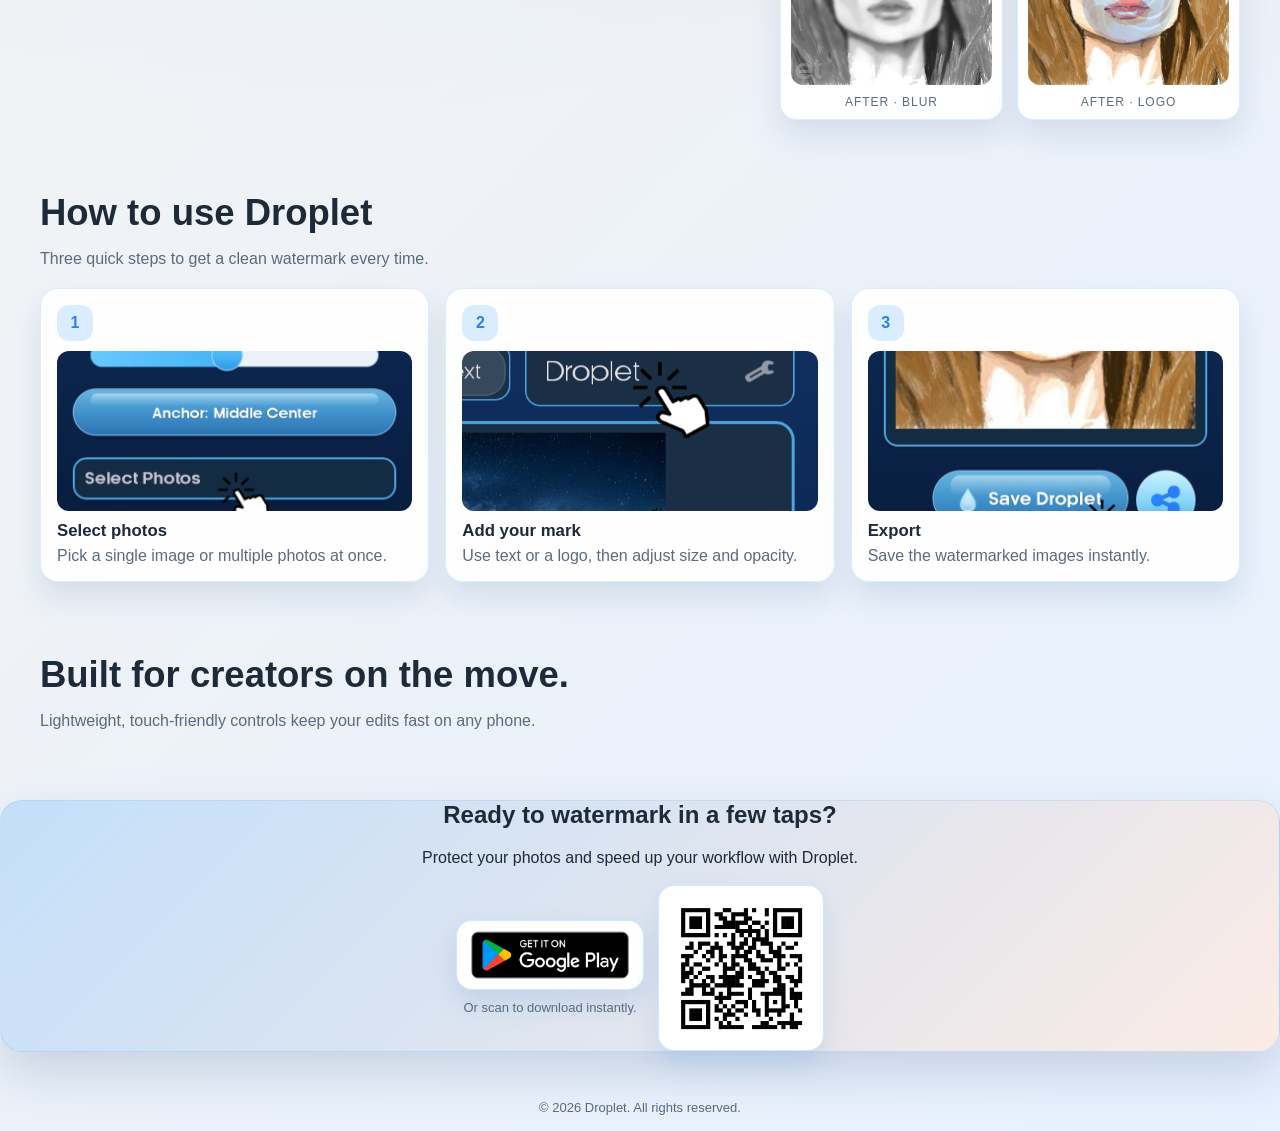
==== commit 50dce59b: "Add files via upload" ====
--- a/index.html
+++ b/index.html
@@ -3,53 +3,63 @@
   <head>
     <meta charset="utf-8" />
     <meta name="viewport" content="width=device-width, initial-scale=1" />
-    <title>Droplet â€” Watermark Faster, Sharper, Smarter</title>
+    <title>Droplet &mdash; Watermark Faster, Sharper, Smarter</title>
     <link rel="icon" type="image/png" sizes="32x32" href="resources/favicon-32.png" />
     <link rel="stylesheet" href="style.css" />
   </head>
   <body>
     <div class="page">
-      <header class="nav">
-        <div class="container nav-inner">
-          <div class="logo">
-            <div class="logo-mark">
-              <img src="resources/LOGO.png" alt="Droplet logo" />
-            </div>
-            <div>Droplet</div>
-          </div>
-          <nav class="nav-links">
-            <a href="#features">Features</a>
-            <a href="#workflow">Workflow</a>
-            <a href="#showcase">Preview</a>
-          </nav>
-          <a class="nav-cta" href="#download">Get Droplet</a>
-        </div>
-      </header>
-
-      <section class="hero">
-        <div class="container hero-inner">
-          <div class="hero-copy">
-            <h1>Watermark photos fast with text or logos.</h1>
-            <p>
-              Droplet is an easy watermark app for creators. Add text or logo marks, apply them to
-              multiple photos at once, and fineâ€‘tune opacity, size, and rotation. Premium unlocks title spacing.
-            </p>
-            <div class="hero-actions">
-              <a class="btn primary" href="#download">Download App</a>
-              <a class="btn ghost" href="#features">See Features</a>
-            </div>
-            <div class="pill-row">
-              <div class="pill">Text or image watermark</div>
-              <div class="pill">Batch multiple photos</div>
-              <div class="pill">Opacity, size, rotation</div>
-              <div class="pill">Easy to use</div>
-            </div>
-          </div>
-          <div class="hero-card">
-            <img src="resources/sample/S-1.jpeg" alt="Droplet app preview showing watermark tools" />
-          </div>
-        </div>
-      </section>
+      <div class="top">
+        <header class="nav">
+          <div class="container nav-inner">
+            <div class="logo">
+              <div class="logo-mark">
+                <img src="resources/LOGO.png" alt="Droplet logo" />
+              </div>
+              <div>Droplet</div>
+            </div>
+            <nav class="nav-links" aria-label="Primary">
+              <a href="#features">Features</a>
+              <a href="#workflow">Workflow</a>
+              <a href="#showcase">Preview</a>
+            </nav>
+            <a class="nav-cta" href="#download">Get Droplet</a>
+          </div>
+        </header>
+
+        <section class="hero">
+          <div class="container hero-inner">
+            <div class="hero-copy">
+              <h1>Watermark photos fast with text or logos.</h1>
+              <p>
+                Droplet is an easy watermark app for creators. Add text or logo marks, apply them to
+                multiple photos at once, and fine-tune opacity, size, and rotation. Premium unlocks title spacing.
+              </p>
+              <div class="hero-actions">
+                <a class="btn primary" href="#download">Download App</a>
+                <a class="btn ghost" href="#features">See Features</a>
+              </div>
+              <div class="pill-row">
+                <div class="pill">Text or image watermark</div>
+                <div class="pill">Batch multiple photos</div>
+                <div class="pill">Opacity, size, rotation</div>
+                <div class="pill">Easy to use</div>
+              </div>
+            </div>
+            <div class="hero-media" aria-hidden="true">
+              <div class="mock mock-a">
+                <img src="resources/tutorial/1000136327.png" alt="" />
+              </div>
+              <div class="mock mock-b">
+                <img src="resources/tutorial/1000136328.png" alt="" />
+              </div>
+              <div class="mock mock-c">
+                <img src="resources/tutorial/1000136329.png" alt="" />
+              </div>
+            </div>
+          </div>
+        </section>
+      </div>
 
       <section id="features" class="section">
         <div class="container">
@@ -111,15 +121,15 @@
             </figure>
             <figure>
               <img src="resources/sample/tiled.jpg" alt="After watermark with tiled text" />
-              <figcaption>After Â· Tiled Text</figcaption>
+              <figcaption>After &middot; Tiled Text</figcaption>
             </figure>
             <figure>
               <img src="resources/sample/blur.jpg" alt="After watermark with blur style" />
-              <figcaption>After Â· Blur</figcaption>
+              <figcaption>After &middot; Blur</figcaption>
             </figure>
             <figure>
               <img src="resources/sample/image.jpg" alt="After watermark with logo" />
-              <figcaption>After Â· Logo</figcaption>
+              <figcaption>After &middot; Logo</figcaption>
             </figure>
           </div>
         </div>
@@ -186,7 +196,7 @@
 
       <footer class="footer">
         <div class="container">
-          Â© 2026 Droplet. All rights reserved.
+          &copy; 2026 Droplet. All rights reserved.
         </div>
       </footer>
     </div>
--- a/style.css
+++ b/style.css
@@ -46,6 +46,30 @@
   padding: 0;
 }
 
+.top {
+  position: relative;
+  color: #eaf2ff;
+  background: radial-gradient(circle at 18% 80%, rgba(60, 174, 255, 0.55), transparent 55%),
+    radial-gradient(circle at 55% 10%, rgba(18, 92, 170, 0.85), transparent 54%),
+    radial-gradient(circle at 85% 25%, rgba(55, 110, 255, 0.35), transparent 55%),
+    linear-gradient(135deg, #030615, #071a35 55%, #0b3b71);
+  overflow: hidden;
+}
+
+.top::after {
+  content: "";
+  position: absolute;
+  inset: 0;
+  pointer-events: none;
+  background: radial-gradient(circle at 60% 50%, rgba(255, 255, 255, 0.08), transparent 58%);
+  opacity: 0.85;
+}
+
+.top > * {
+  position: relative;
+  z-index: 1;
+}
+
 .page > header,
 .page > section,
 .page > footer {
@@ -65,6 +89,10 @@
 .nav {
   width: 100%;
   padding: 8px 0 24px;
+}
+
+.top .nav {
+  padding: 18px 0 16px;
 }
 
 .nav-inner {
@@ -101,12 +129,37 @@
   padding: 0;
 }
 
+.top .logo-mark img {
+  filter: drop-shadow(0 14px 22px rgba(0, 0, 0, 0.35));
+}
+
 .nav-links {
   display: flex;
   gap: 18px;
   font-size: 15px;
   color: var(--ink-soft);
   margin: 0 auto;
+}
+
+.top .nav-links {
+  color: rgba(234, 242, 255, 0.82);
+}
+
+.nav-links a {
+  color: inherit;
+  padding: 10px 8px;
+  border-radius: 999px;
+  transition: background 160ms ease, color 160ms ease, opacity 160ms ease;
+}
+
+.nav-links a:hover {
+  background: rgba(74, 168, 255, 0.12);
+  color: var(--ink);
+}
+
+.top .nav-links a:hover {
+  background: rgba(255, 255, 255, 0.08);
+  color: rgba(234, 242, 255, 0.98);
 }
 
 .nav-cta {
@@ -118,6 +171,10 @@
   box-shadow: 0 12px 22px rgba(70, 130, 200, 0.25);
 }
 
+.top .nav-cta {
+  box-shadow: 0 18px 40px rgba(0, 110, 255, 0.25);
+}
+
 .hero-inner {
   display: grid;
   grid-template-columns: minmax(360px, 1.1fr) minmax(360px, 1fr);
@@ -127,6 +184,10 @@
   min-height: 72vh;
 }
 
+.top .hero-inner {
+  padding: 70px 0 64px;
+}
+
 .hero-copy h1 {
   font-size: clamp(2.8rem, 3.4vw + 1.4rem, 4.6rem);
   margin: 0 0 16px;
@@ -138,6 +199,10 @@
   color: var(--ink-soft);
   font-size: 1.15rem;
   max-width: 40rem;
+}
+
+.top .hero-copy p {
+  color: rgba(234, 242, 255, 0.76);
 }
 
 .hero-actions {
@@ -187,31 +252,61 @@
   line-height: 1.6;
 }
 
-.hero-card {
-  background: transparent;
-  border: none;
-  border-radius: 0;
-  padding: 0;
-  box-shadow: none;
+.top .btn.ghost {
+  background: rgba(255, 255, 255, 0.92);
+  border-color: transparent;
+  color: #071a35;
+  box-shadow: 0 16px 40px rgba(3, 10, 25, 0.35);
+}
+
+.hero-media {
   position: relative;
+  justify-self: end;
+  width: min(560px, 100%);
+  height: 500px;
+}
+
+.hero-media .mock {
+  position: absolute;
+  border-radius: 28px;
   overflow: hidden;
-  justify-self: end;
-}
-
-.hero-card::after {
-  content: "";
-  position: absolute;
-  inset: -40% -30% auto auto;
-  width: 220px;
-  height: 240px;
-  background: radial-gradient(circle, rgba(74, 168, 255, 0.22), transparent 60%);
-}
-
-.hero-card img {
-  border-radius: 18px;
+  box-shadow: 0 30px 80px rgba(0, 0, 0, 0.45);
+  border: 1px solid rgba(255, 255, 255, 0.14);
+  background: rgba(6, 20, 44, 0.55);
+  backdrop-filter: blur(10px);
+}
+
+.hero-media .mock img {
   width: 100%;
-  height: auto;
-  max-width: 680px;
+  height: 100%;
+  object-fit: cover;
+  filter: saturate(1.04) contrast(1.04);
+}
+
+.hero-media .mock-a {
+  width: 290px;
+  height: 430px;
+  right: 255px;
+  top: 40px;
+  transform: rotate(-12deg);
+  opacity: 0.92;
+}
+
+.hero-media .mock-b {
+  width: 310px;
+  height: 460px;
+  right: 120px;
+  top: 10px;
+  transform: rotate(-2deg);
+  opacity: 0.97;
+}
+
+.hero-media .mock-c {
+  width: 330px;
+  height: 490px;
+  right: 0;
+  top: 38px;
+  transform: rotate(8deg);
 }
 
 @media (max-width: 900px) {
@@ -219,8 +314,21 @@
     grid-template-columns: 1fr;
   }
 
-  .hero-card img {
-    max-width: 100%;
+  .hero-media {
+    height: 520px;
+    justify-self: start;
+  }
+
+  .hero-media .mock-a {
+    right: 52%;
+  }
+
+  .hero-media .mock-b {
+    right: 26%;
+  }
+
+  .hero-media .mock-c {
+    right: 0;
   }
 }
 
@@ -237,6 +345,12 @@
   background: var(--pill);
   color: var(--ink-soft);
   font-size: 12.5px;
+}
+
+.top .pill {
+  background: rgba(255, 255, 255, 0.09);
+  border: 1px solid rgba(255, 255, 255, 0.14);
+  color: rgba(234, 242, 255, 0.78);
 }
 
 .section {
@@ -486,6 +600,10 @@
   .hero-inner {
     padding-top: 8px;
   }
+
+  .top .hero-inner {
+    padding-top: 52px;
+  }
 }
 
 @media (max-width: 600px) {
@@ -498,8 +616,28 @@
     gap: 20px;
   }
 
-  .hero-card {
-    padding: 0;
+  .hero-media {
+    height: 440px;
+  }
+
+  .hero-media .mock-a {
+    width: 230px;
+    height: 350px;
+    top: 46px;
+    right: 48%;
+  }
+
+  .hero-media .mock-b {
+    width: 250px;
+    height: 380px;
+    top: 20px;
+    right: 20%;
+  }
+
+  .hero-media .mock-c {
+    width: 270px;
+    height: 410px;
+    top: 44px;
   }
 
   .feature-grid {
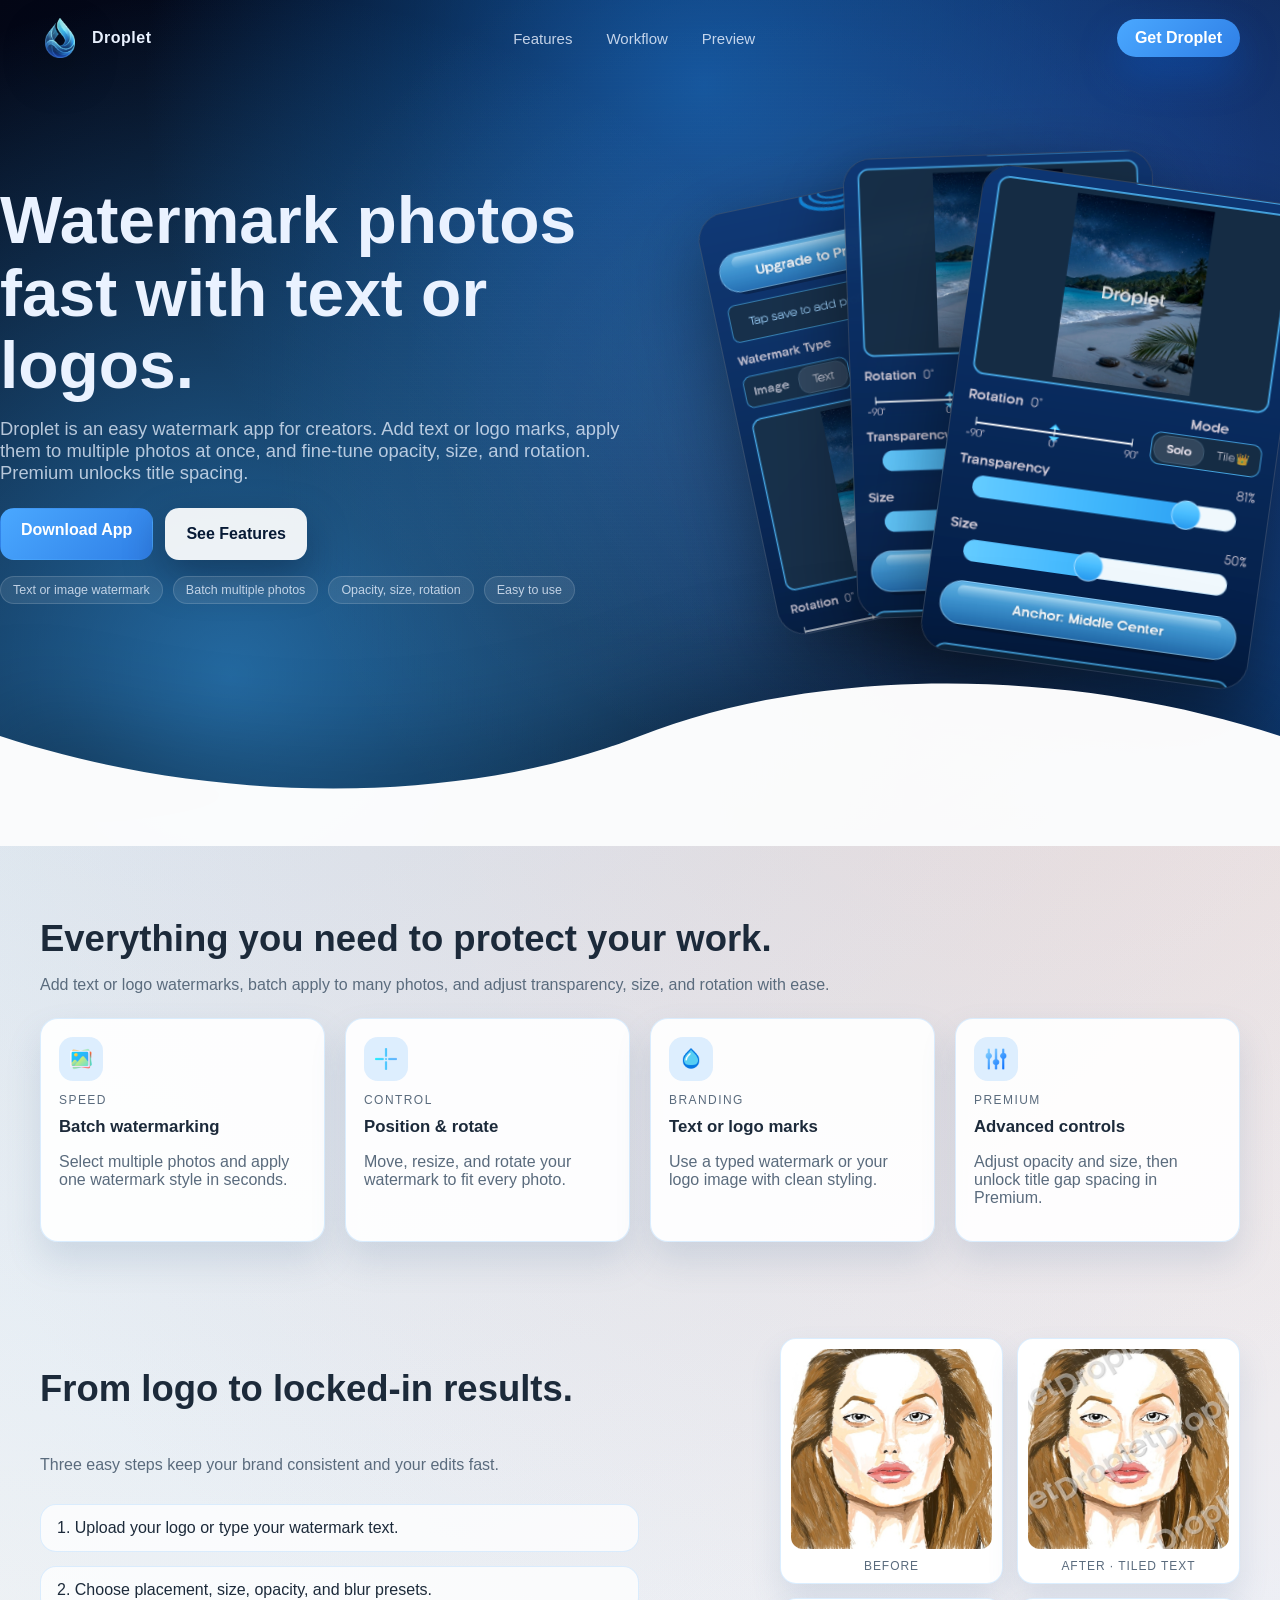
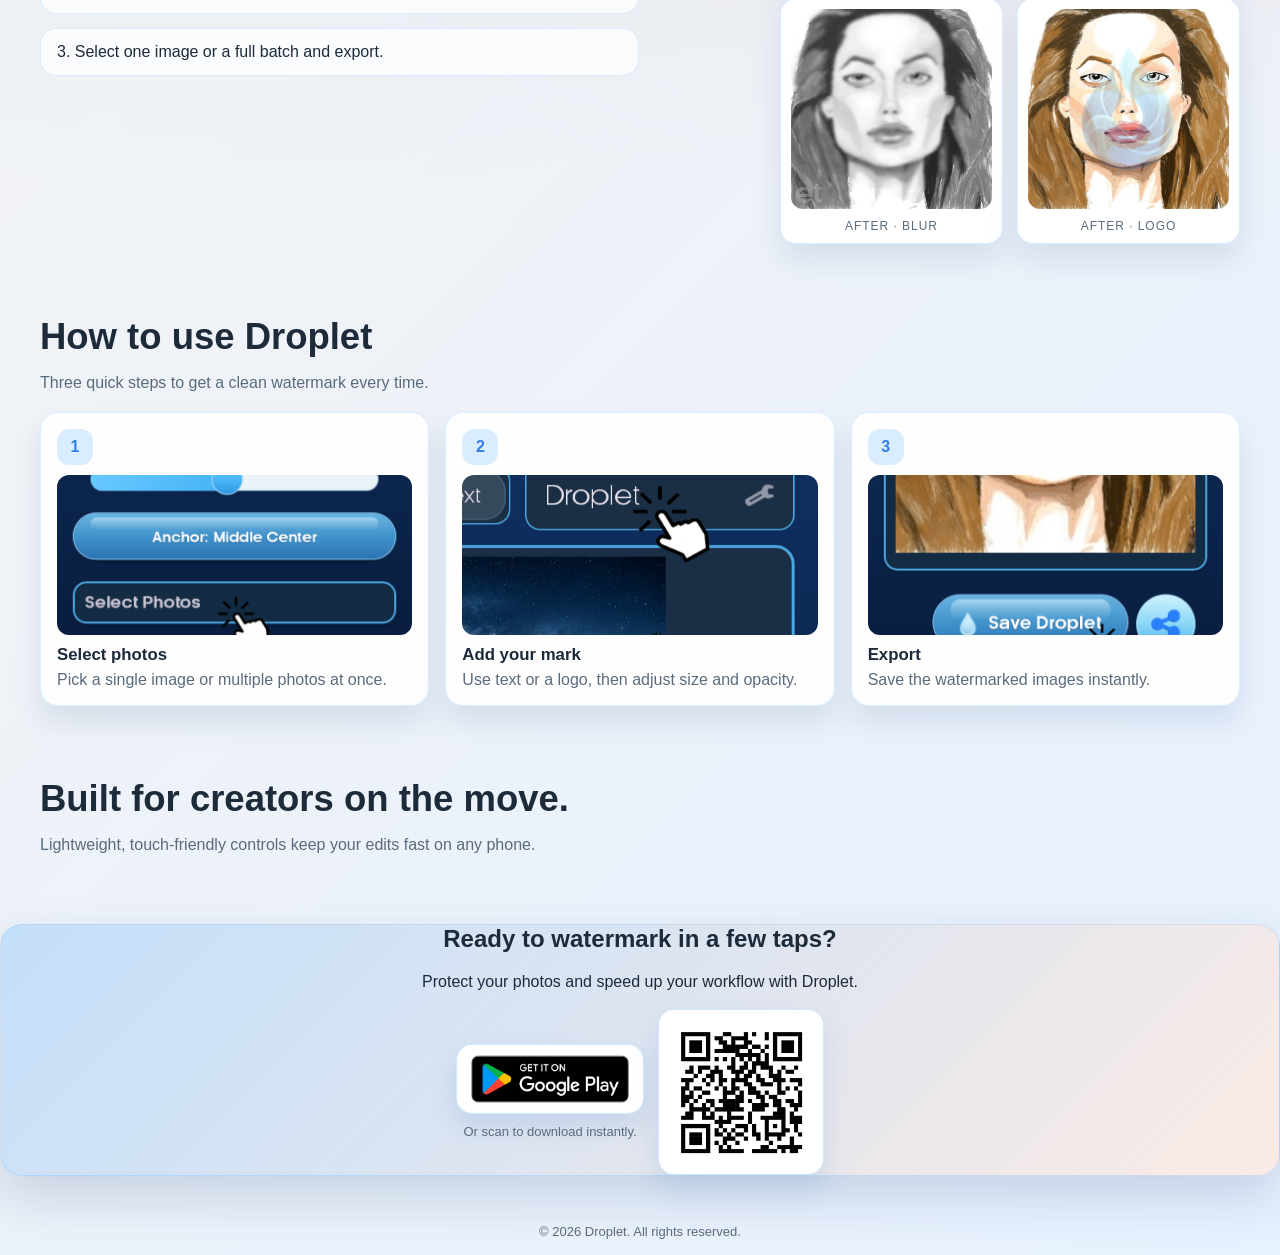
==== commit 156e6488: "Add files via upload" ====
--- a/index.html
+++ b/index.html
@@ -59,6 +59,12 @@
             </div>
           </div>
         </section>
+
+        <div class="top-divider" aria-hidden="true">
+          <svg viewBox="0 0 1440 220" preserveAspectRatio="none" focusable="false">
+            <path d="M0,110 C240,180 520,180 720,110 C920,40 1200,40 1440,110 L1440,220 L0,220 Z"></path>
+          </svg>
+        </div>
       </div>
 
       <section id="features" class="section">
--- a/style.css
+++ b/style.css
@@ -56,6 +56,29 @@
   overflow: hidden;
 }
 
+.top::before {
+  content: "";
+  position: absolute;
+  inset: 0;
+  pointer-events: none;
+  background: radial-gradient(circle at 55% 40%, rgba(255, 255, 255, 0.08), transparent 60%),
+    repeating-linear-gradient(
+      0deg,
+      rgba(255, 255, 255, 0.03) 0px,
+      rgba(255, 255, 255, 0.03) 1px,
+      transparent 1px,
+      transparent 4px
+    ),
+    repeating-linear-gradient(
+      90deg,
+      rgba(0, 0, 0, 0.04) 0px,
+      rgba(0, 0, 0, 0.04) 1px,
+      transparent 1px,
+      transparent 6px
+    );
+  opacity: 0.08;
+}
+
 .top::after {
   content: "";
   position: absolute;
@@ -68,6 +91,24 @@
 .top > * {
   position: relative;
   z-index: 1;
+}
+
+.top-divider {
+  position: relative;
+  width: 100%;
+  height: 220px;
+  margin-top: -110px;
+  filter: drop-shadow(0 -18px 50px rgba(0, 0, 0, 0.35));
+}
+
+.top-divider svg {
+  width: 100%;
+  height: 100%;
+  display: block;
+}
+
+.top-divider path {
+  fill: rgba(255, 255, 255, 0.98);
 }
 
 .page > header,
@@ -185,7 +226,7 @@
 }
 
 .top .hero-inner {
-  padding: 70px 0 64px;
+  padding: 70px 0 92px;
 }
 
 .hero-copy h1 {
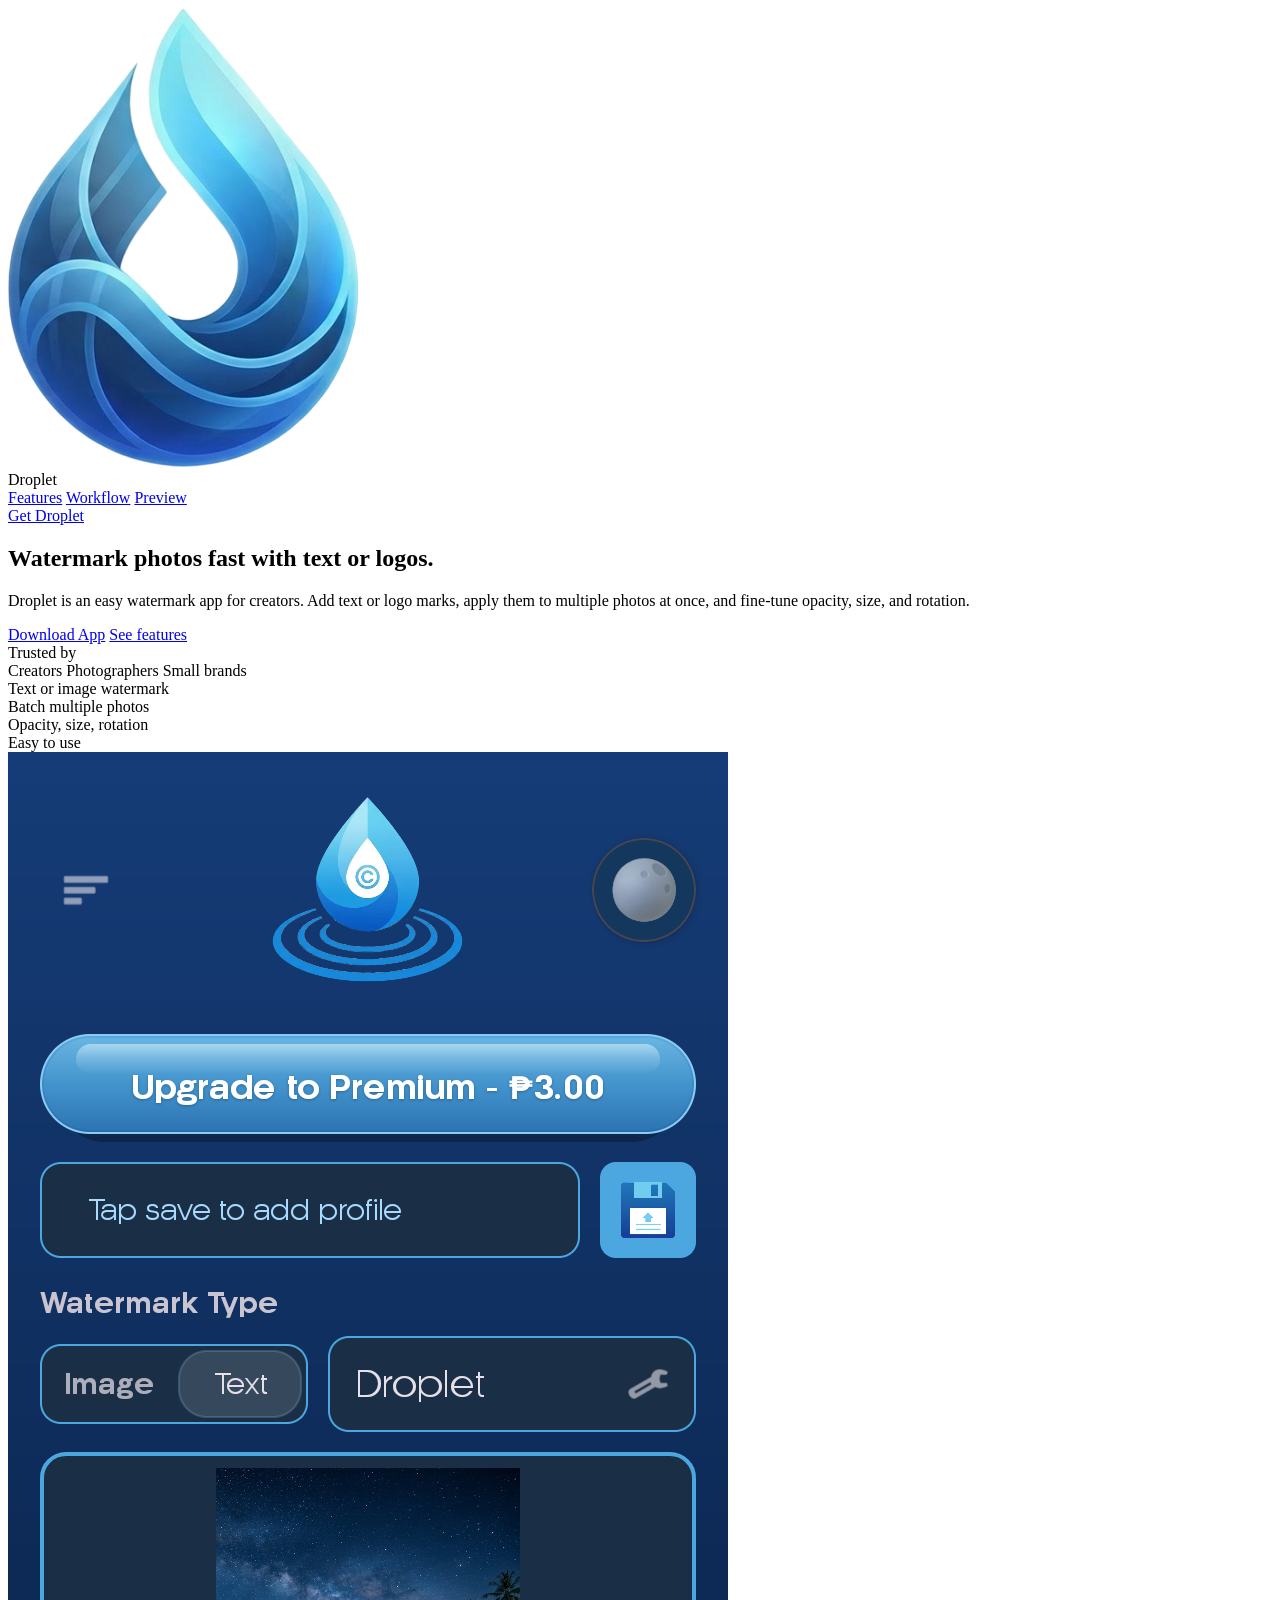
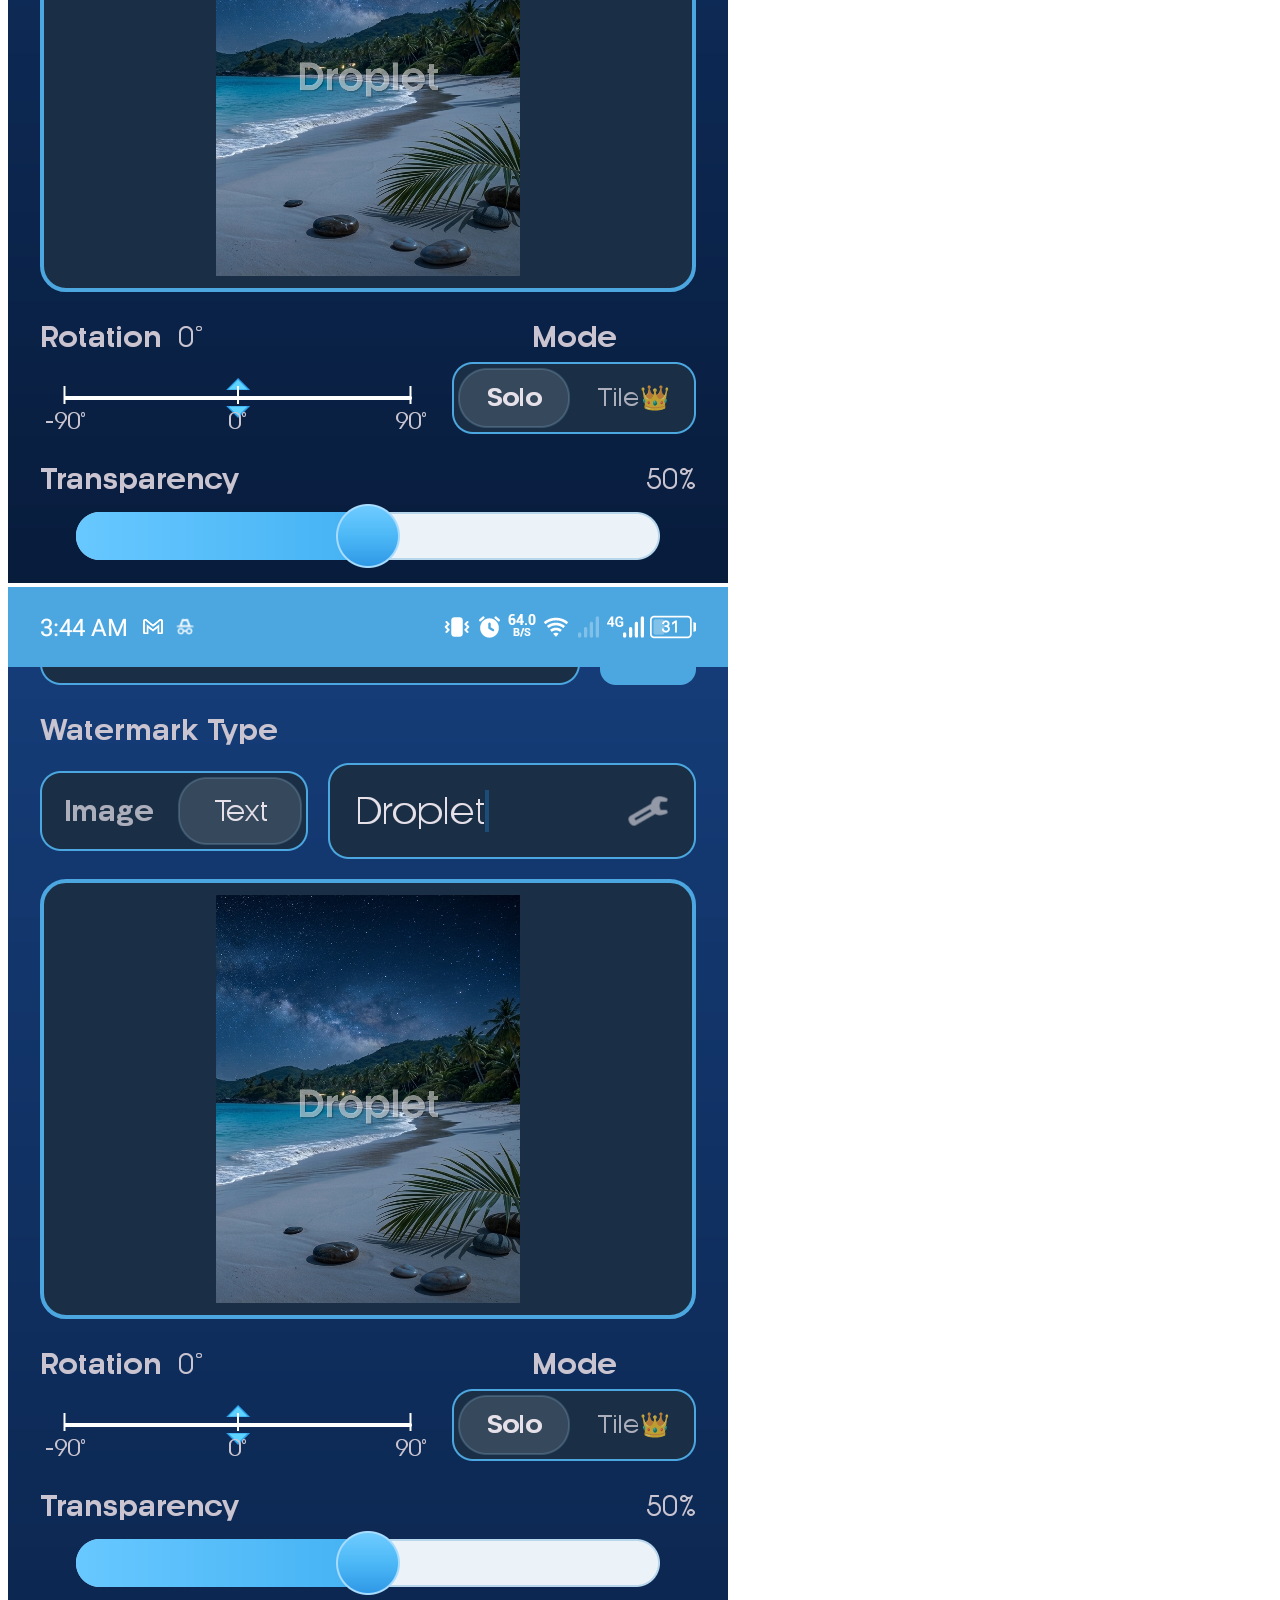
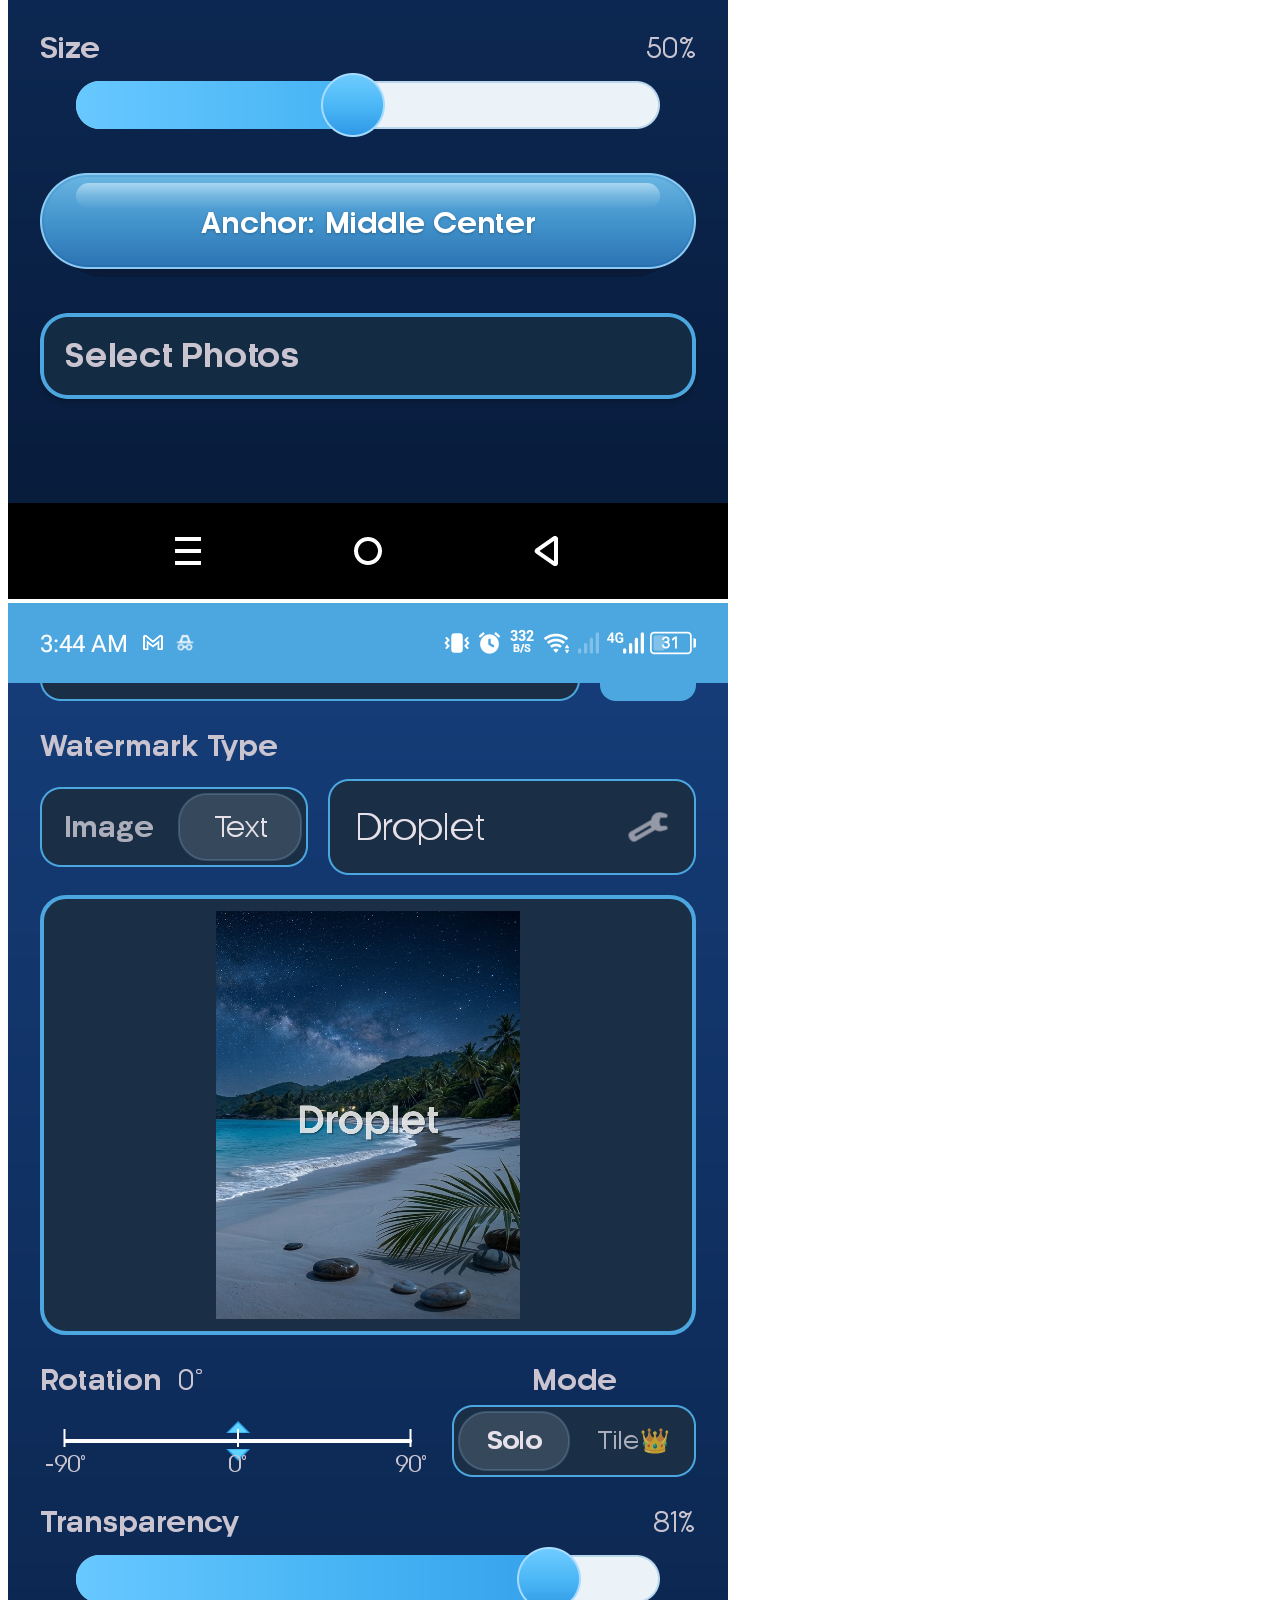
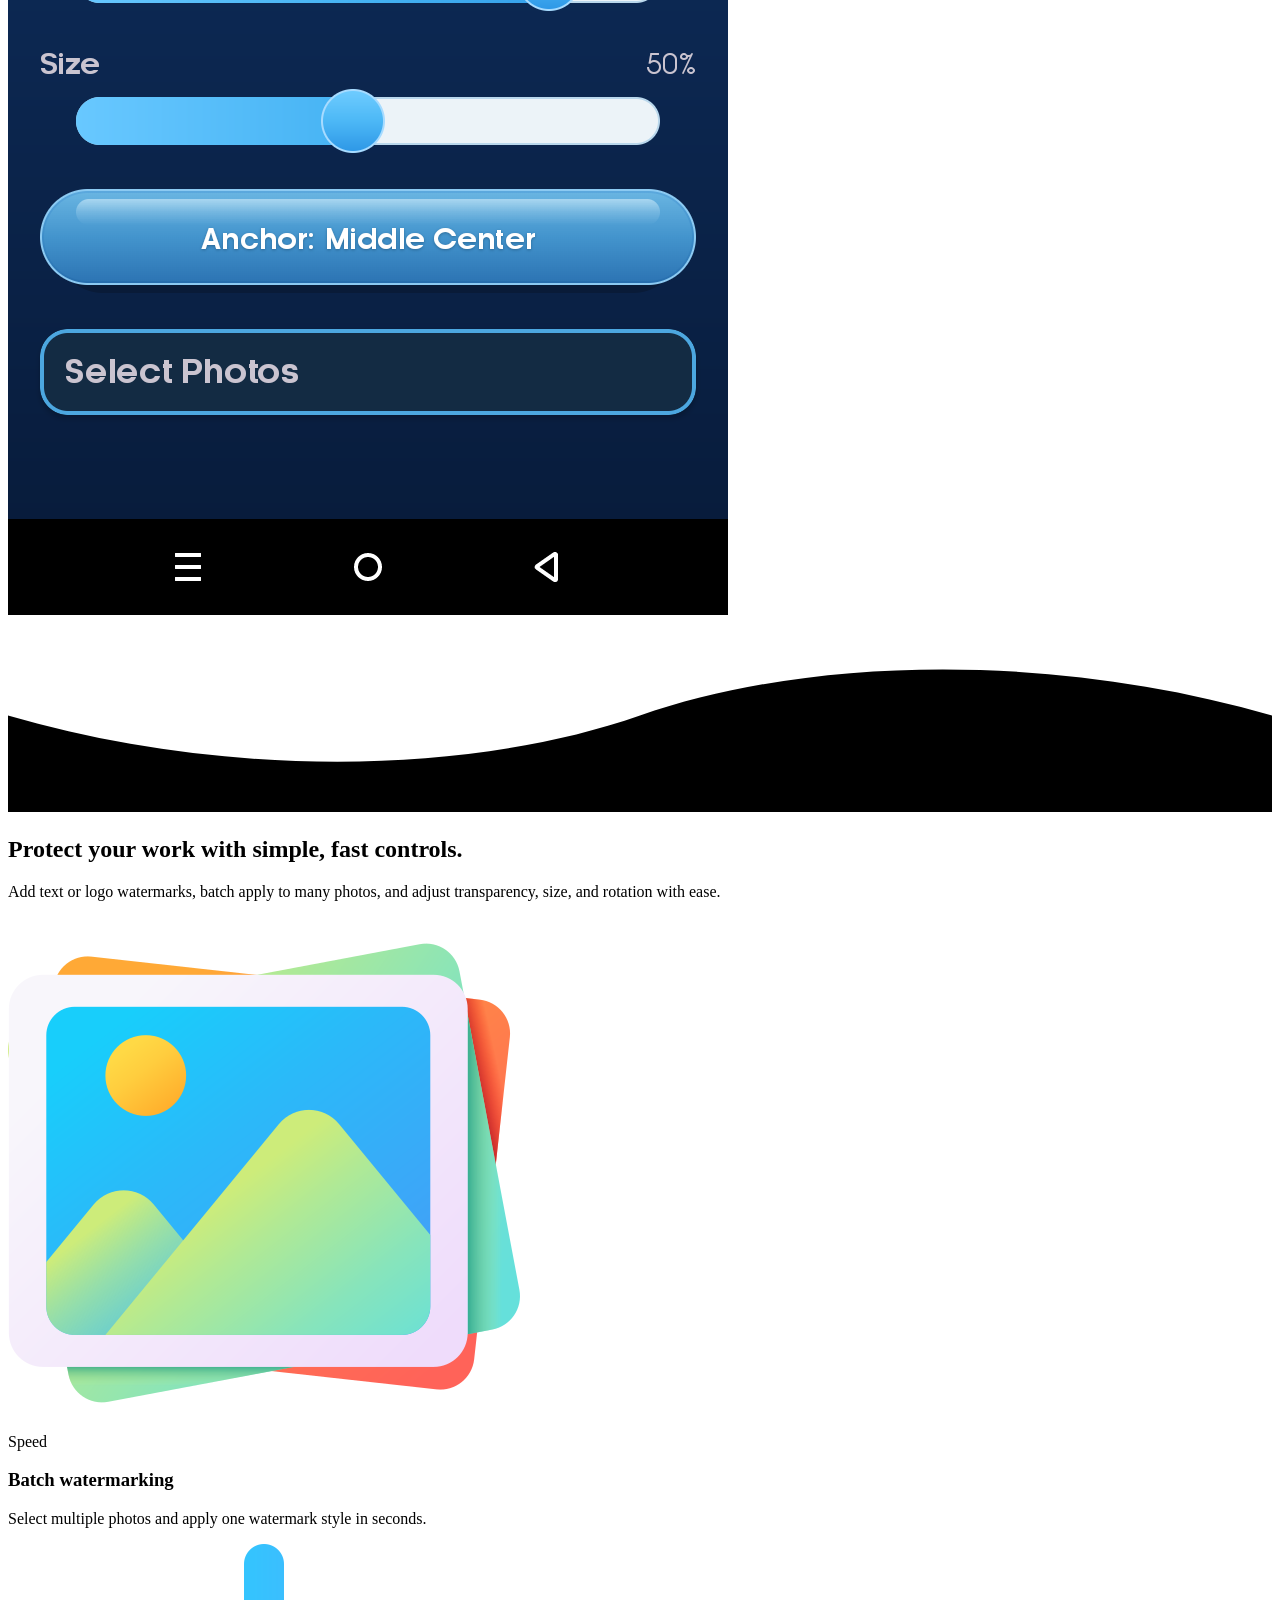
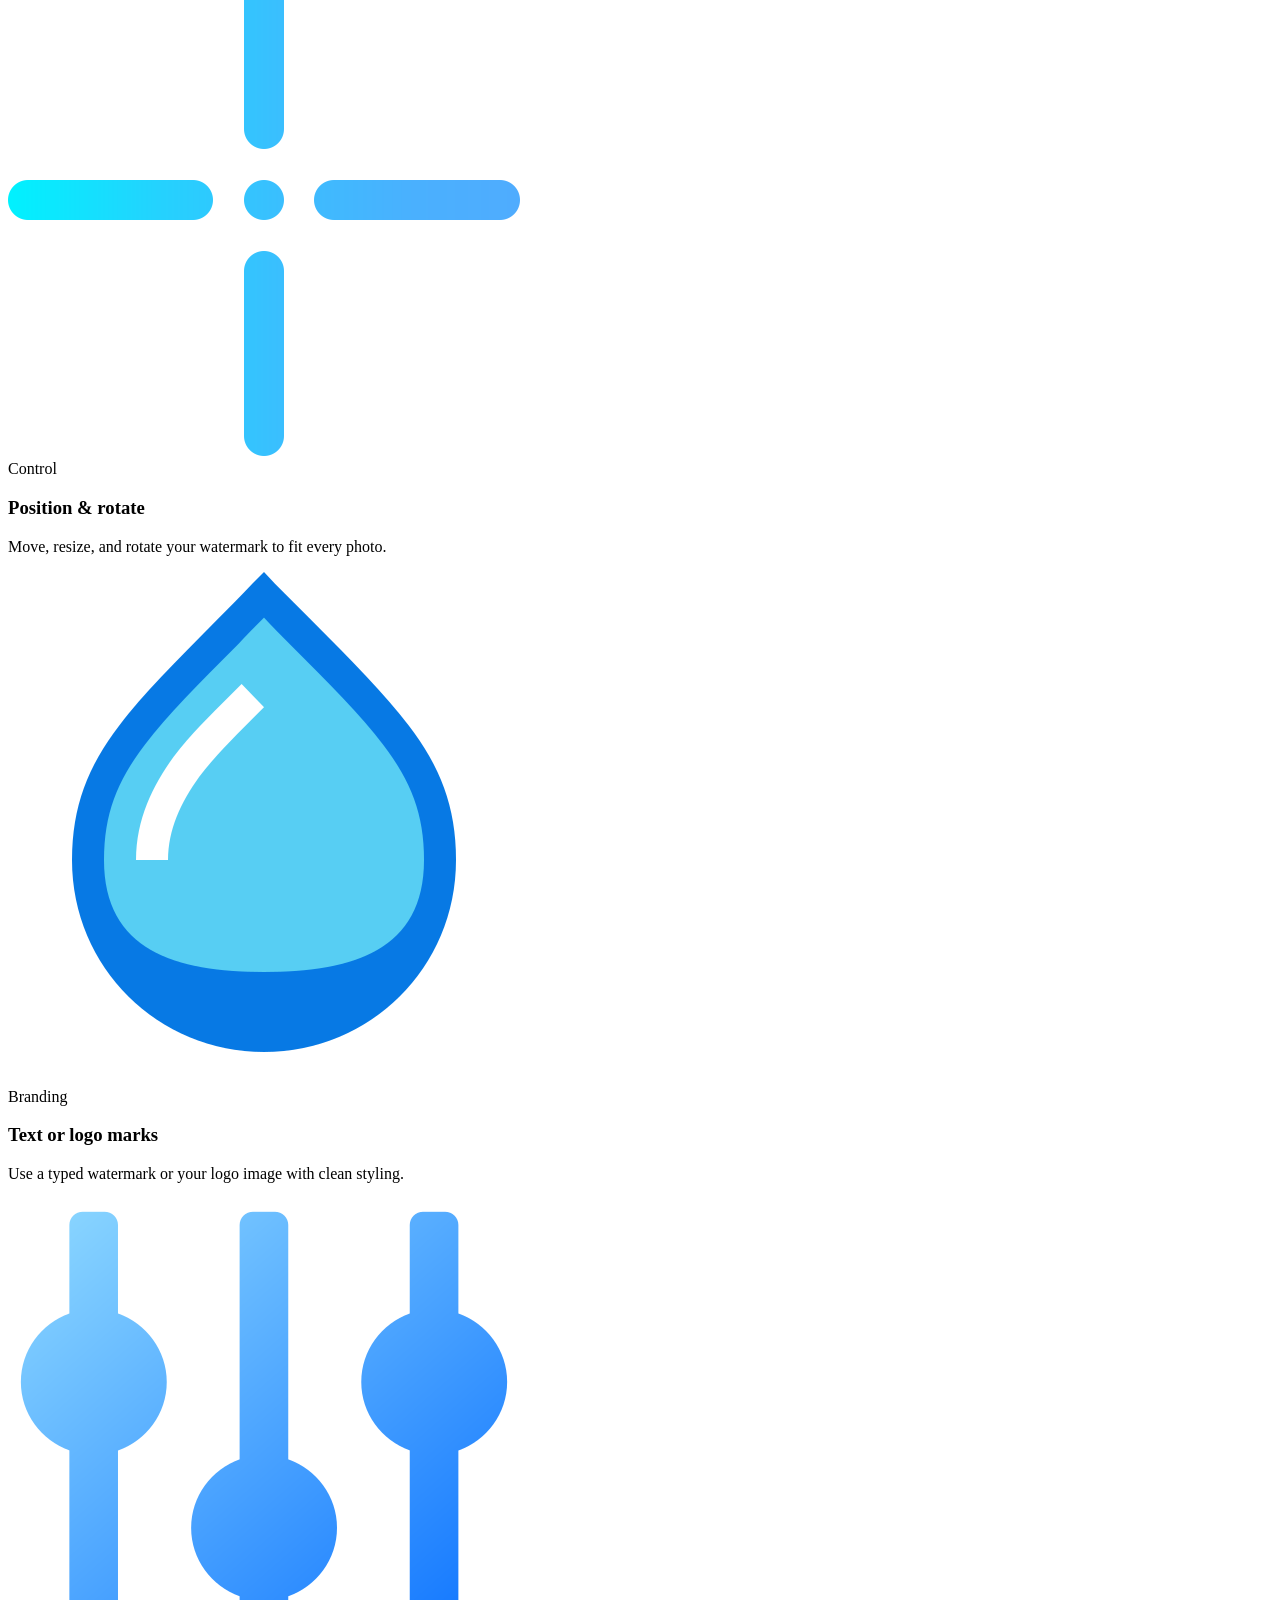
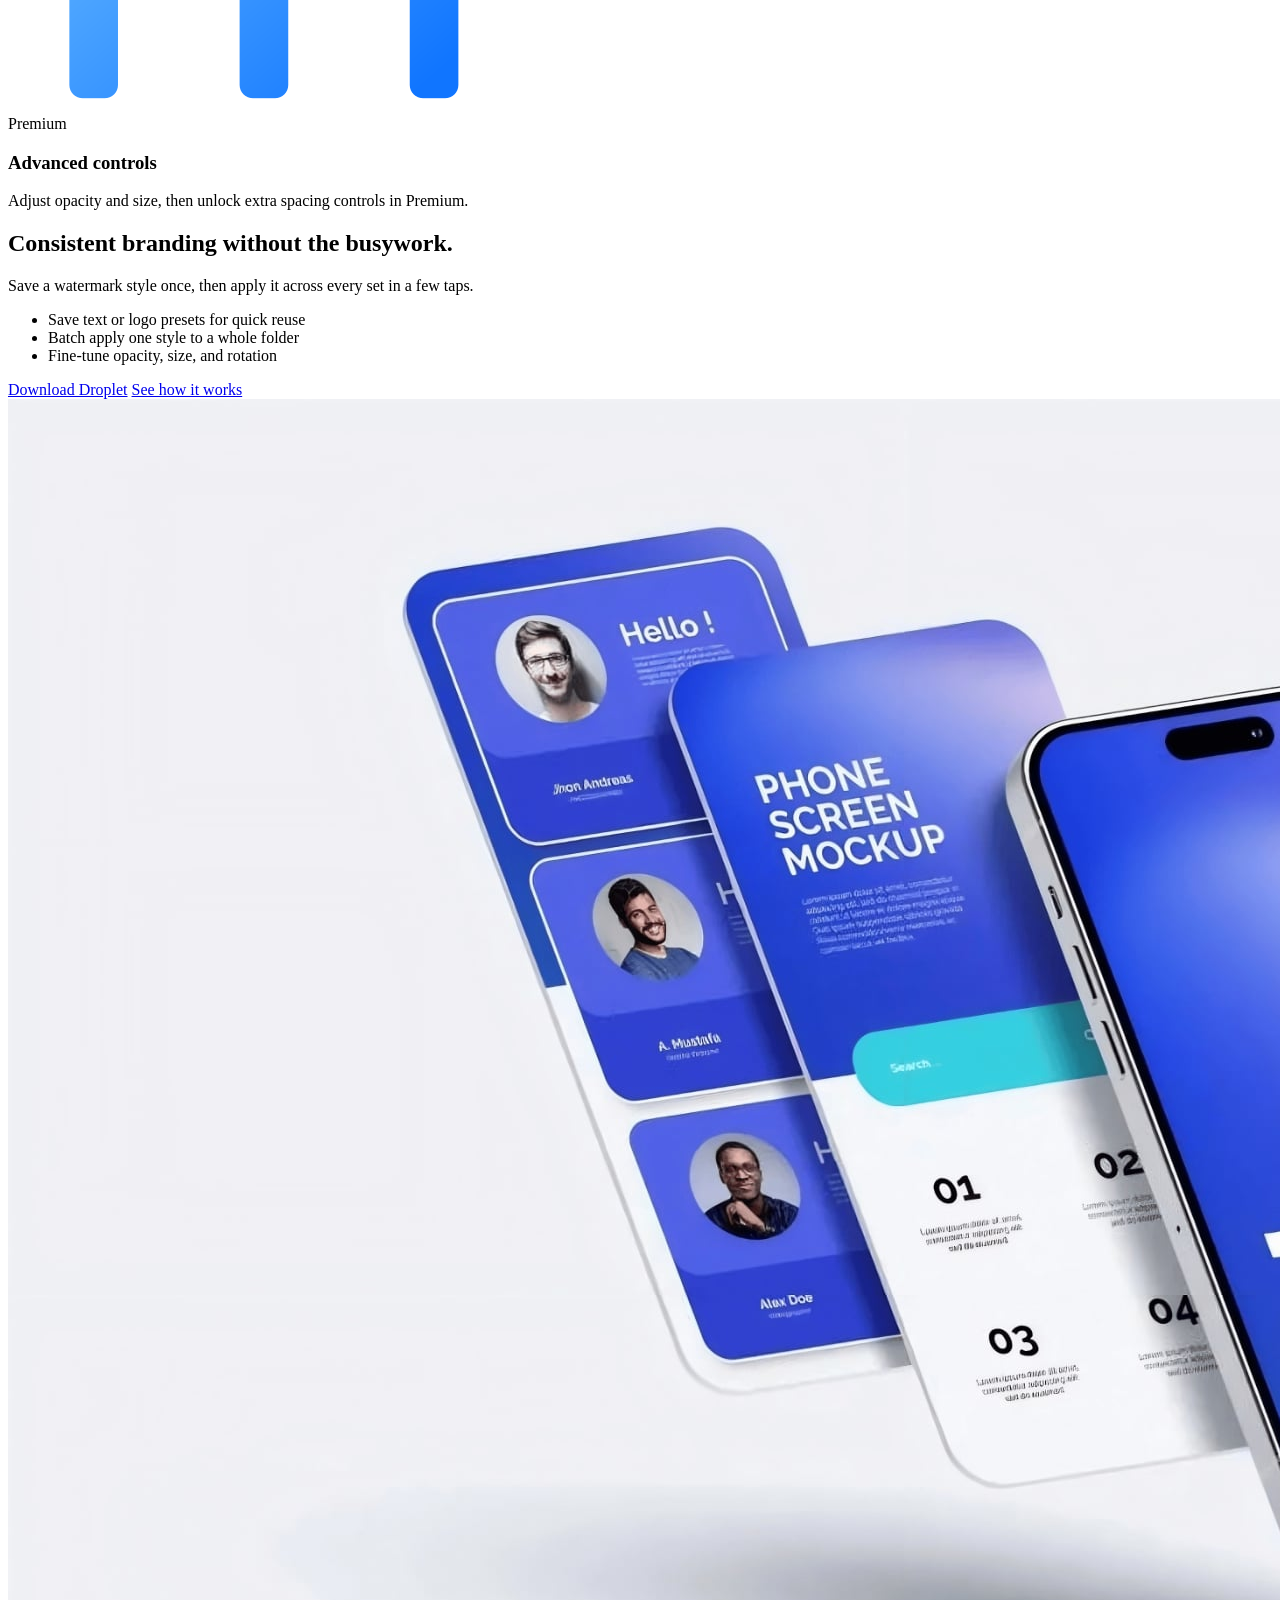
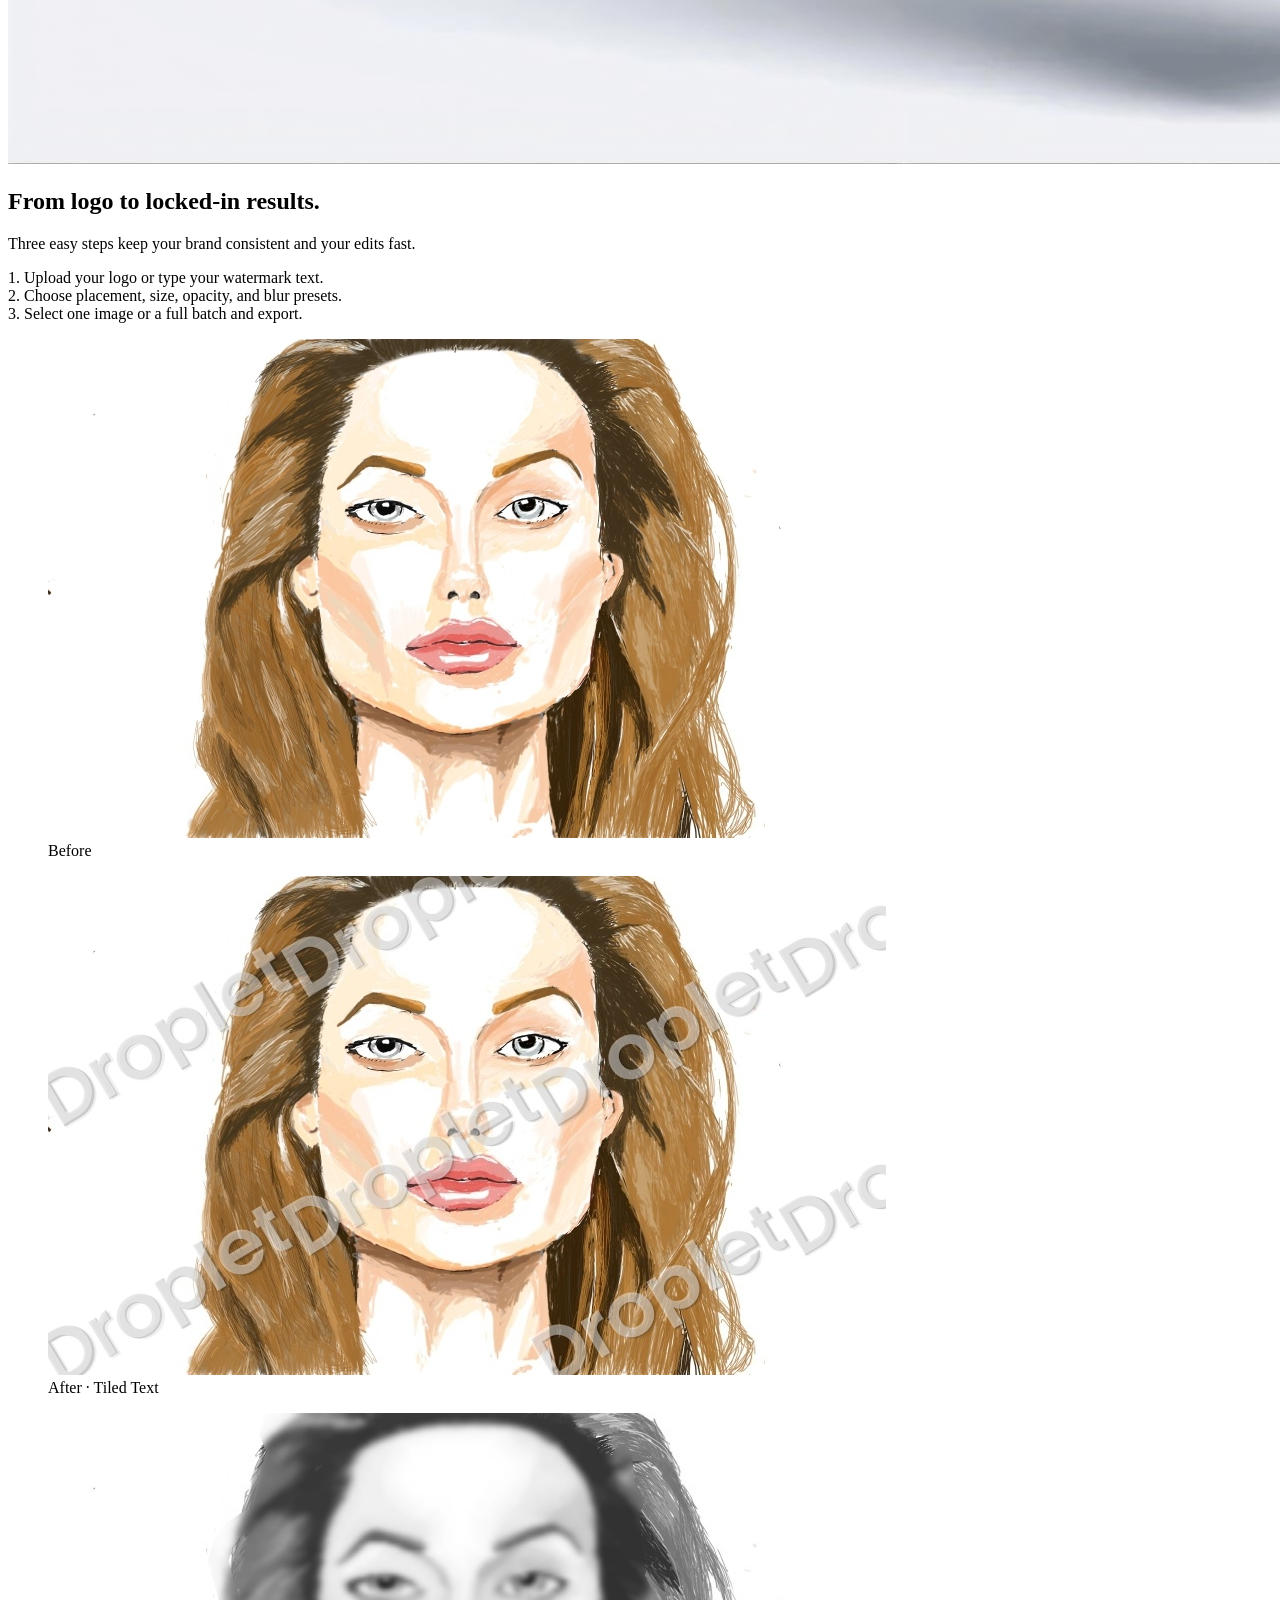
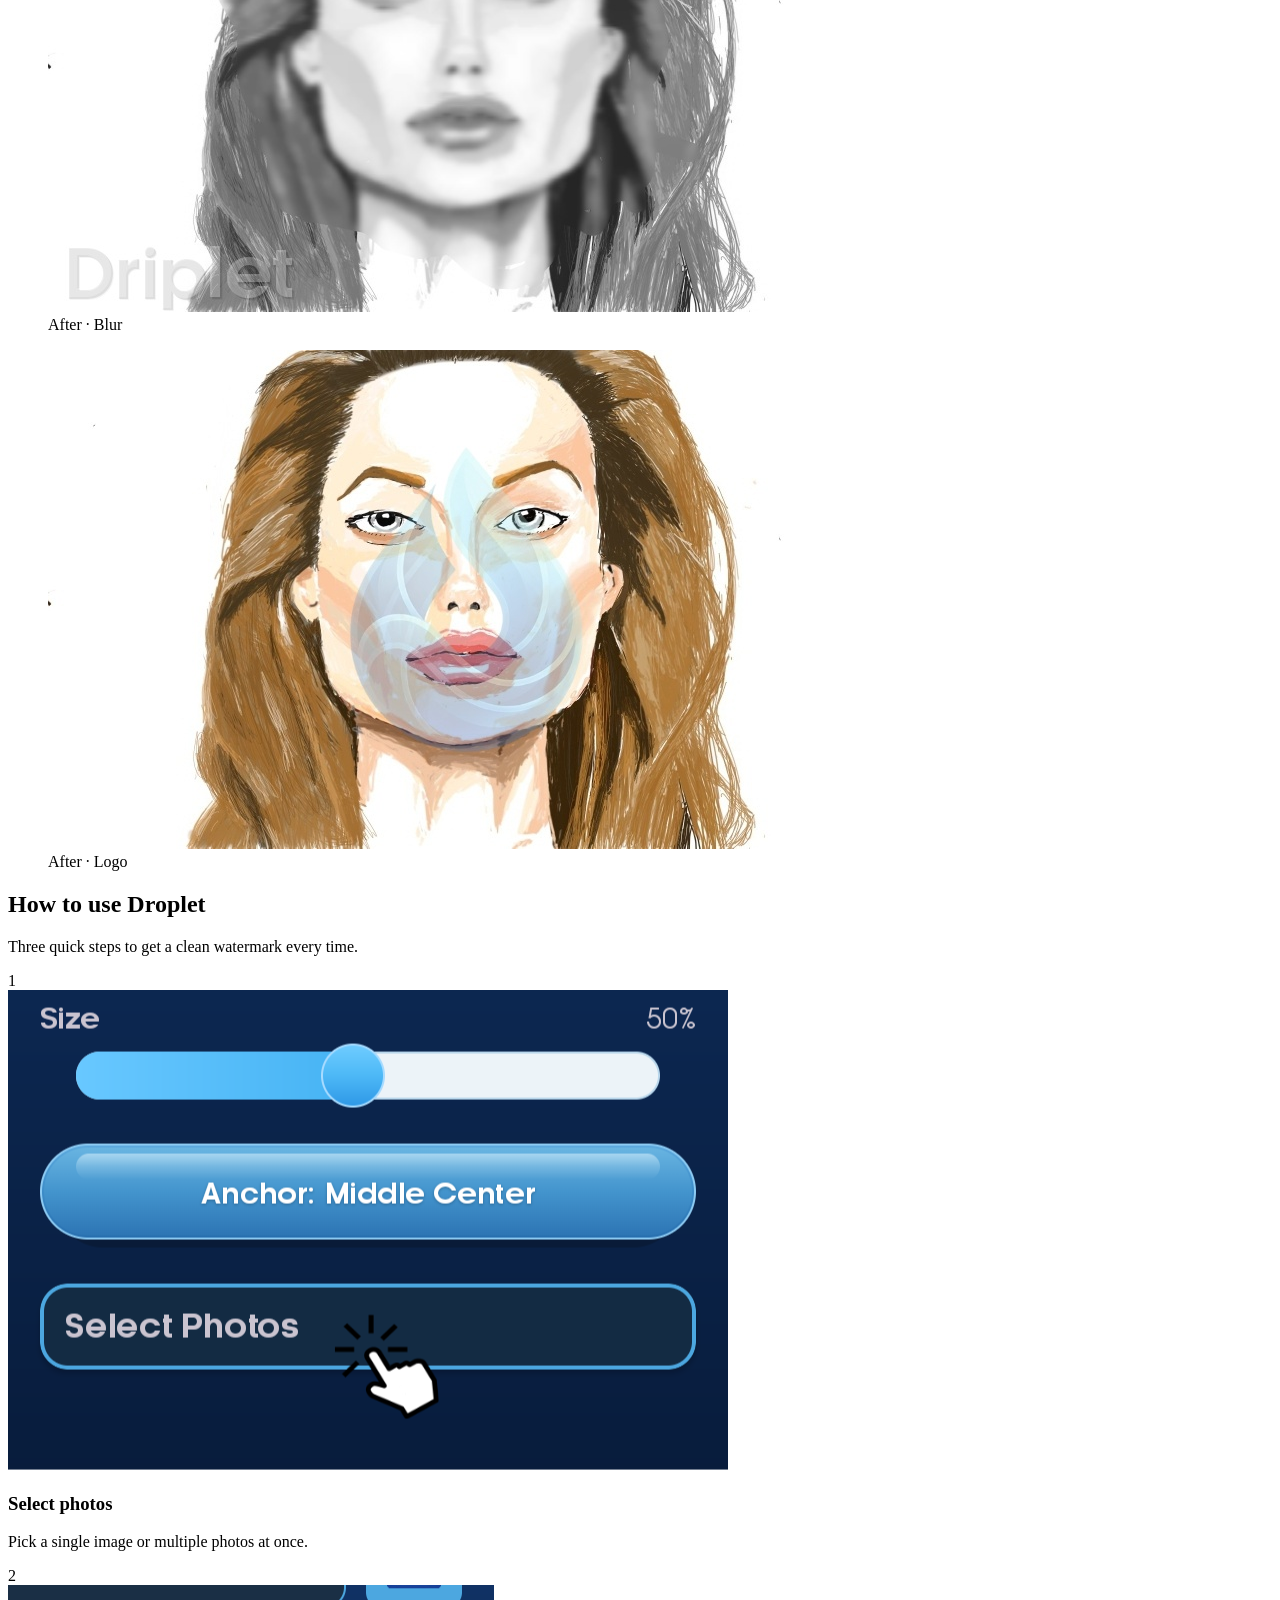
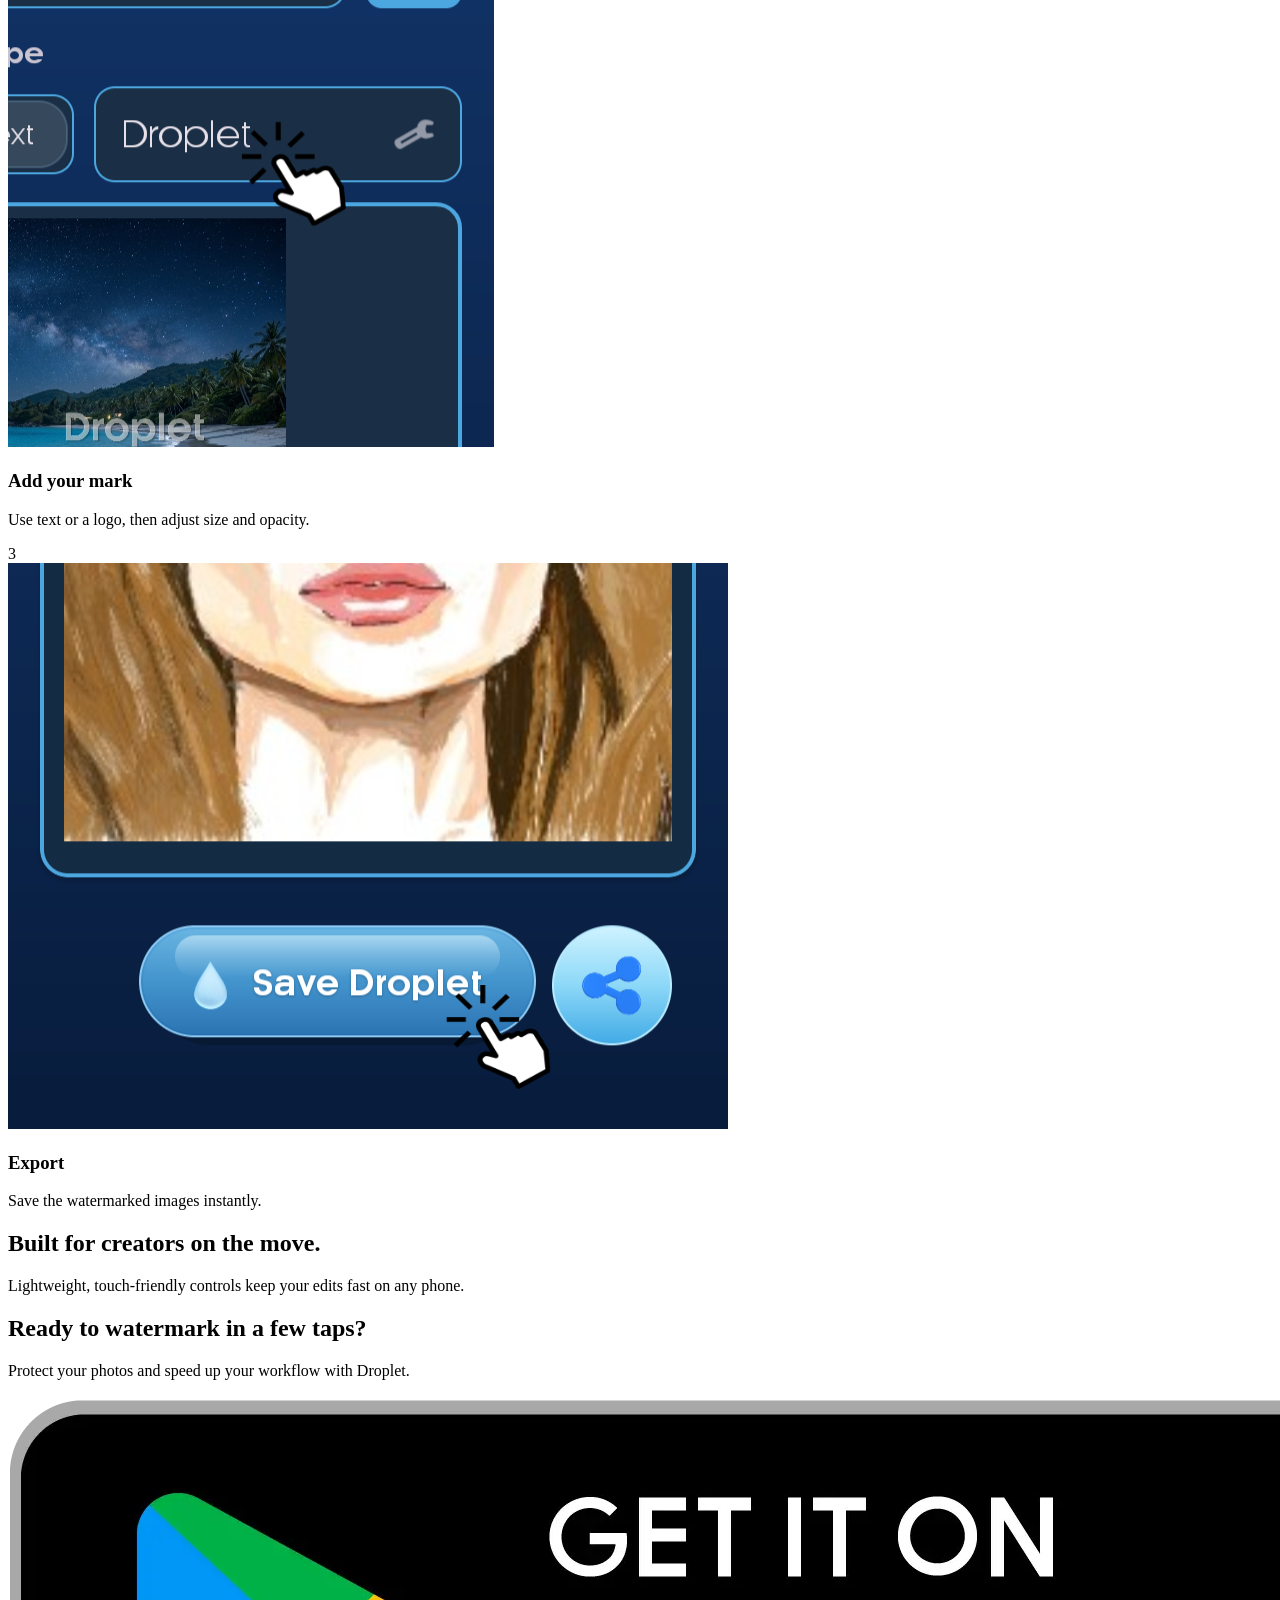
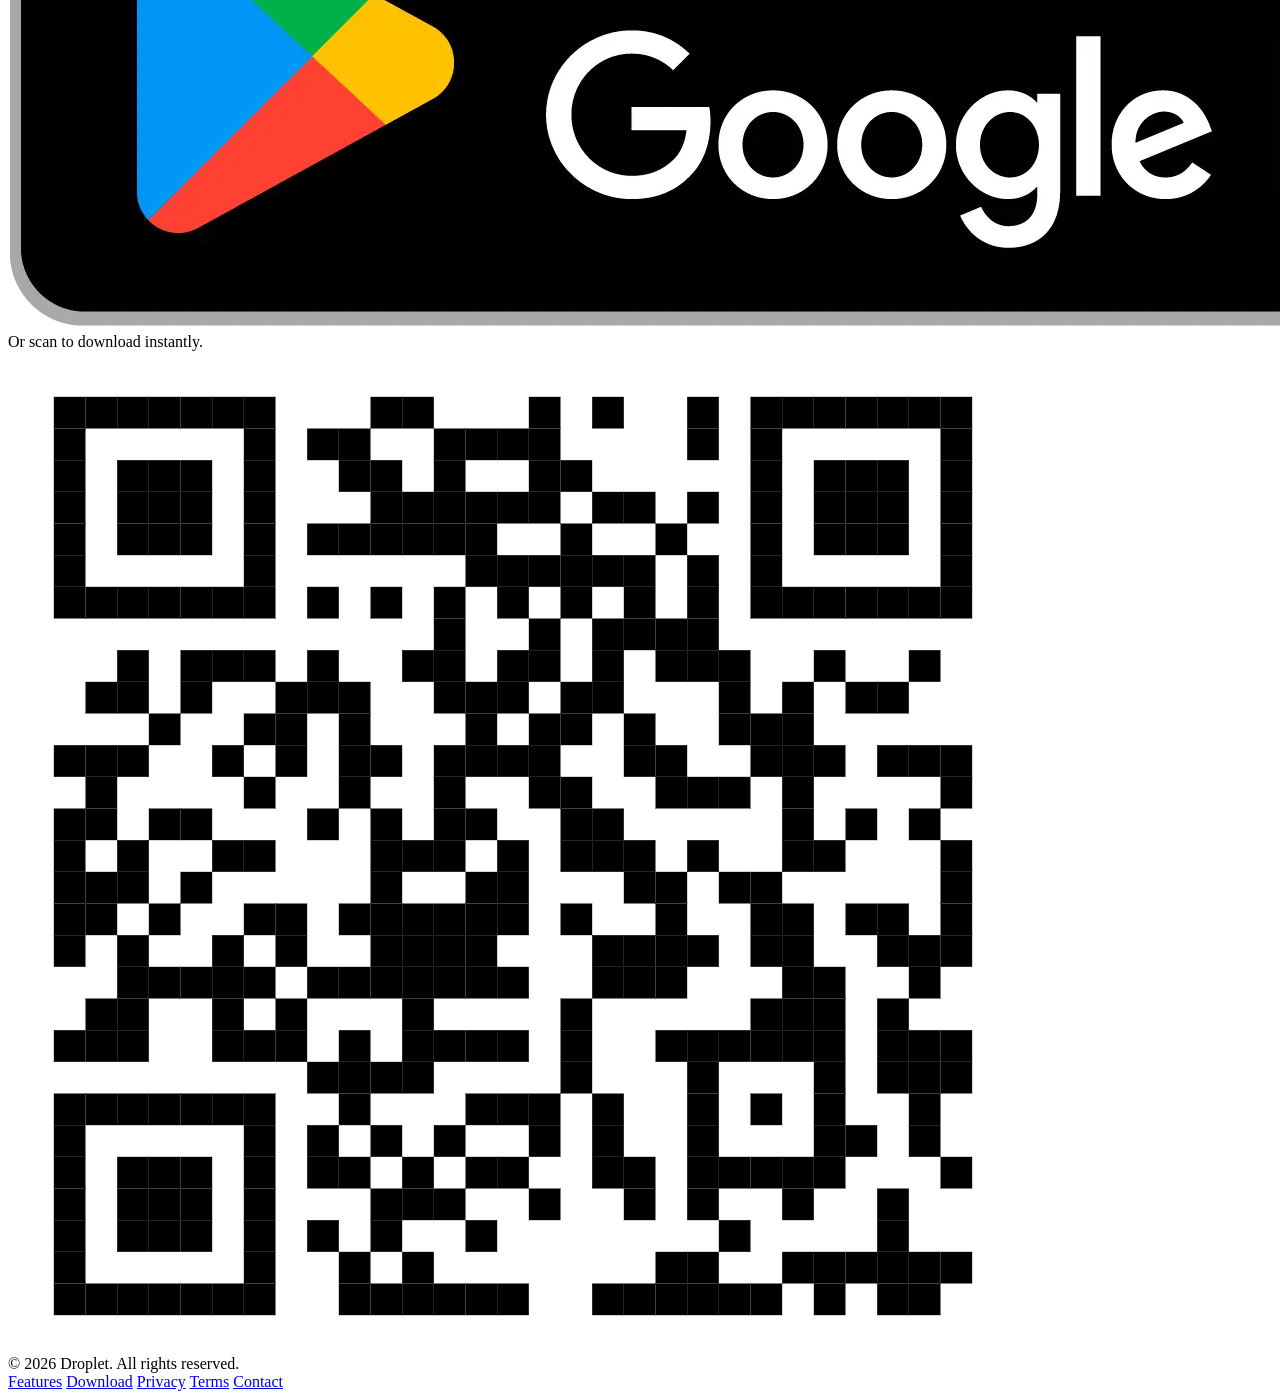
==== commit dff7a2a5: "Add files via upload" ====
--- a/index.html
+++ b/index.html
@@ -33,11 +33,19 @@
               <h1>Watermark photos fast with text or logos.</h1>
               <p>
                 Droplet is an easy watermark app for creators. Add text or logo marks, apply them to
-                multiple photos at once, and fine-tune opacity, size, and rotation. Premium unlocks title spacing.
+                multiple photos at once, and fine-tune opacity, size, and rotation.
               </p>
               <div class="hero-actions">
                 <a class="btn primary" href="#download">Download App</a>
-                <a class="btn ghost" href="#features">See Features</a>
+                <a class="btn-link" href="#features">See features</a>
+              </div>
+              <div class="trust-row" aria-label="Trust signals">
+                <div class="trust-label">Trusted by</div>
+                <div class="trust-logos" aria-hidden="true">
+                  <span class="trust-chip">Creators</span>
+                  <span class="trust-chip">Photographers</span>
+                  <span class="trust-chip">Small brands</span>
+                </div>
               </div>
               <div class="pill-row">
                 <div class="pill">Text or image watermark</div>
@@ -69,7 +77,7 @@
 
       <section id="features" class="section">
         <div class="container">
-          <h2>Everything you need to protect your work.</h2>
+          <h2>Protect your work with simple, fast controls.</h2>
           <p>
             Add text or logo watermarks, batch apply to many photos, and adjust transparency, size, and
             rotation with ease.
@@ -105,8 +113,29 @@
               </span>
               <div class="feature-label">Premium</div>
               <h3>Advanced controls</h3>
-              <p>Adjust opacity and size, then unlock title gap spacing in Premium.</p>
-            </div>
+              <p>Adjust opacity and size, then unlock extra spacing controls in Premium.</p>
+            </div>
+          </div>
+        </div>
+      </section>
+
+      <section id="benefits" class="section alt">
+        <div class="container spotlight">
+          <div class="spotlight-copy">
+            <h2>Consistent branding without the busywork.</h2>
+            <p>Save a watermark style once, then apply it across every set in a few taps.</p>
+            <ul class="bullet-list">
+              <li>Save text or logo presets for quick reuse</li>
+              <li>Batch apply one style to a whole folder</li>
+              <li>Fine-tune opacity, size, and rotation</li>
+            </ul>
+            <div class="spotlight-actions">
+              <a class="btn secondary" href="#download">Download Droplet</a>
+              <a class="btn-link" href="#workflow">See how it works</a>
+            </div>
+          </div>
+          <div class="spotlight-media">
+            <img src="resources/sample/S-1.jpeg" alt="Droplet watermark controls preview" />
           </div>
         </div>
       </section>
@@ -202,7 +231,16 @@
 
       <footer class="footer">
         <div class="container">
-          &copy; 2026 Droplet. All rights reserved.
+          <div class="footer-inner">
+            <div>&copy; 2026 Droplet. All rights reserved.</div>
+            <nav class="footer-links" aria-label="Footer">
+              <a href="#features">Features</a>
+              <a href="#download">Download</a>
+              <a href="privacy.html">Privacy</a>
+              <a href="terms.html">Terms</a>
+              <a href="mailto:hello@droplet.app">Contact</a>
+            </nav>
+          </div>
         </div>
       </footer>
     </div>
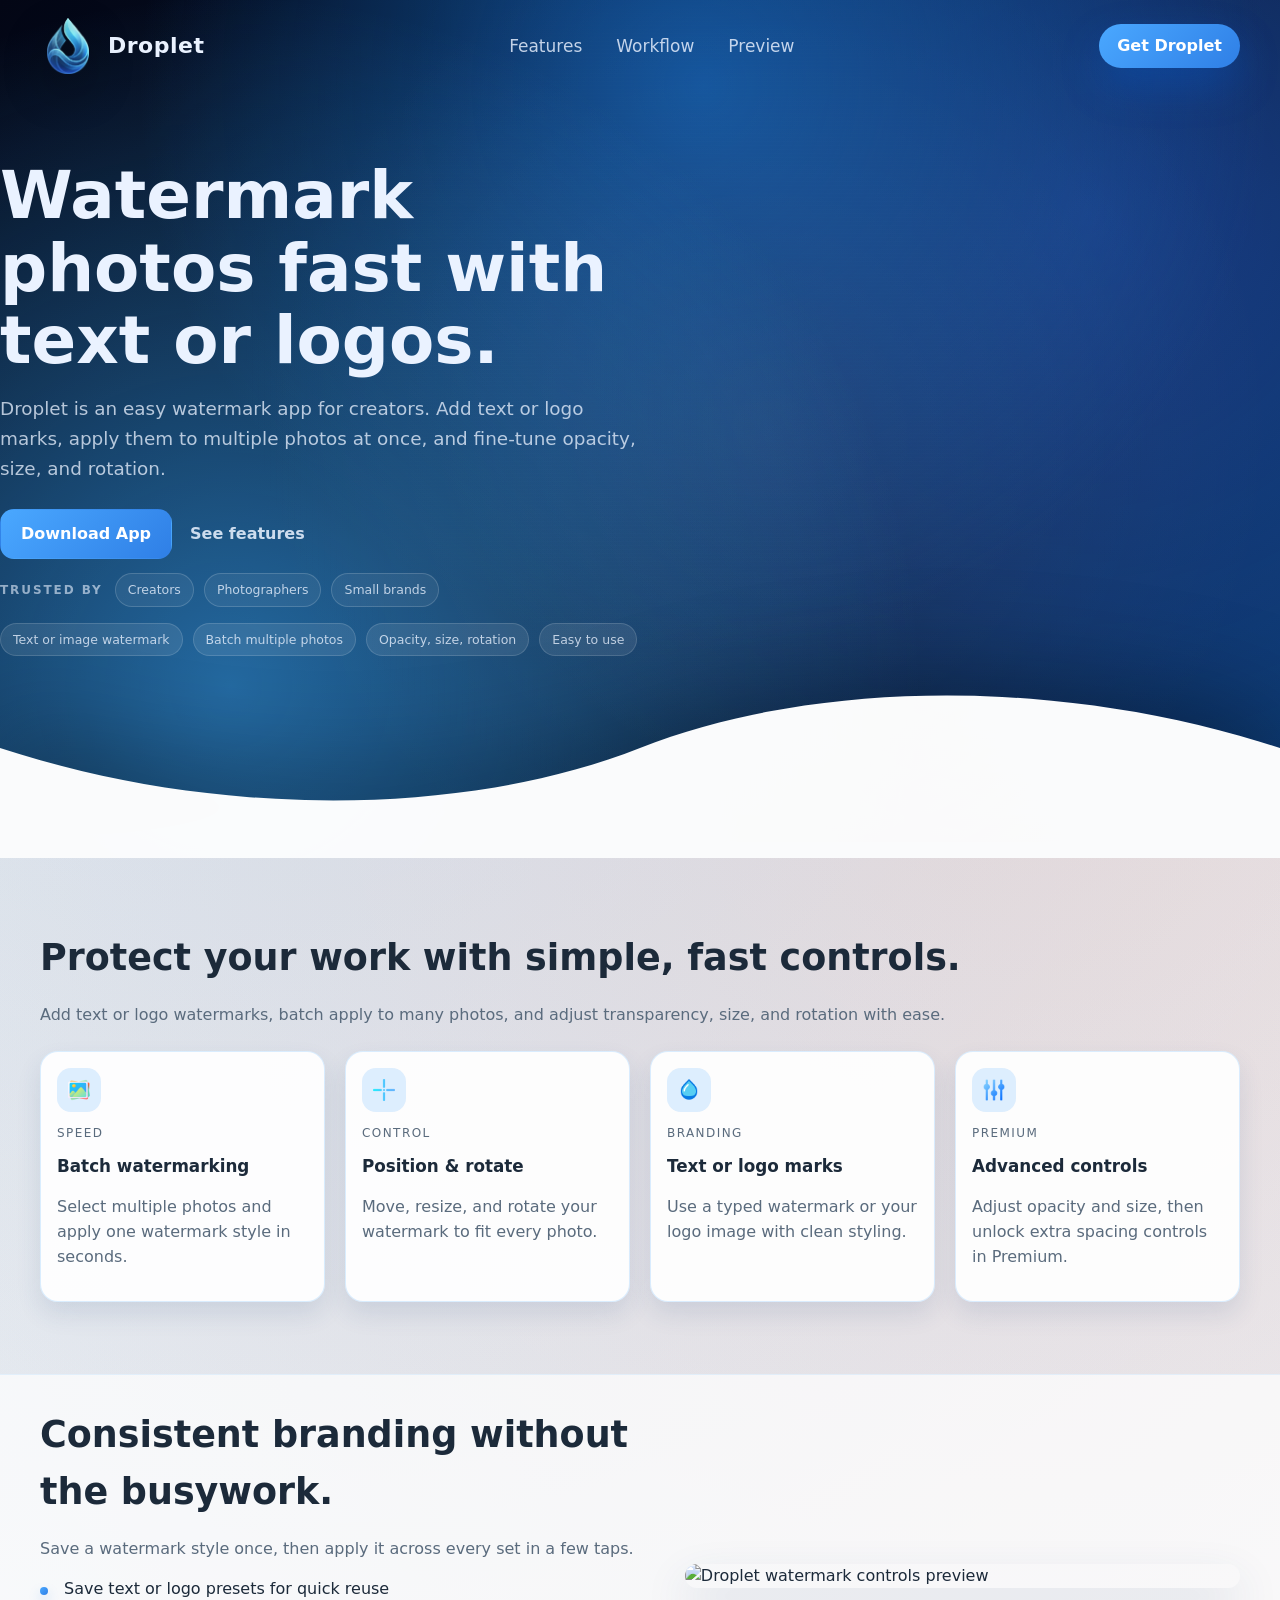
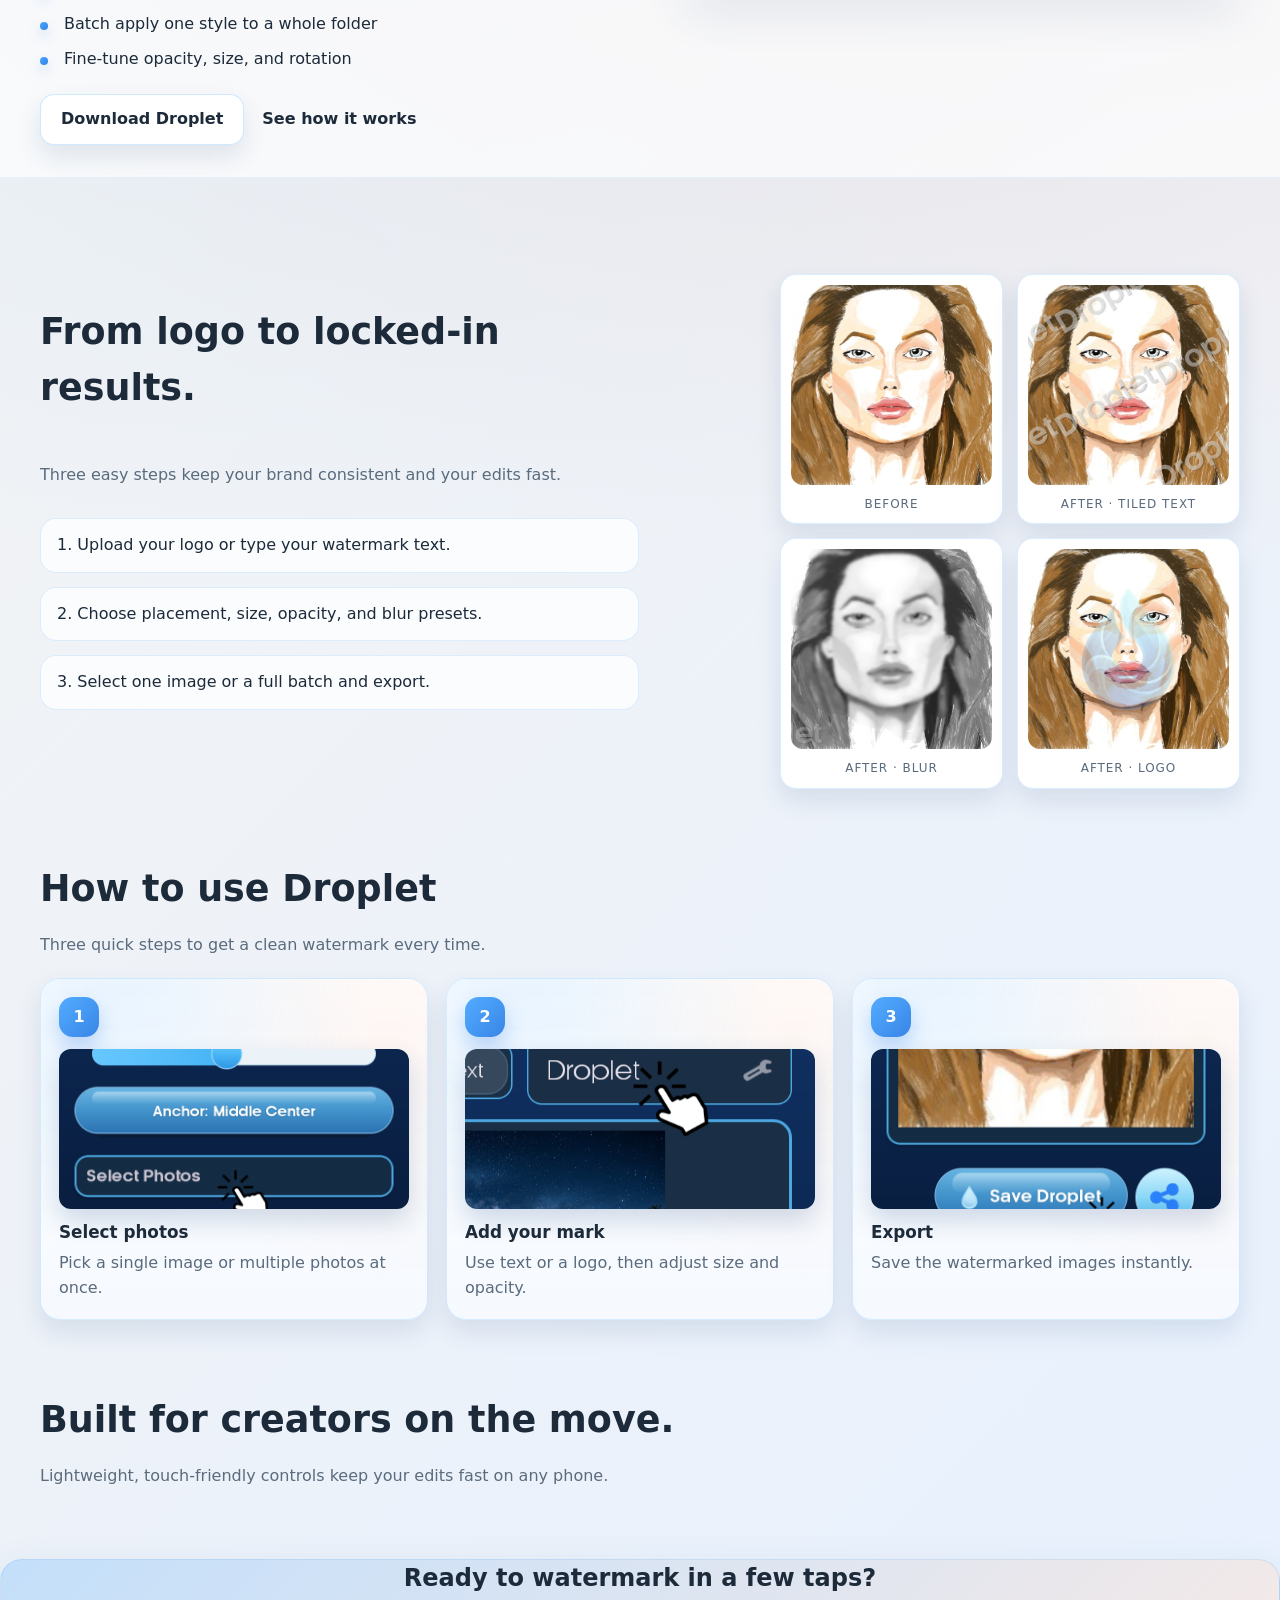
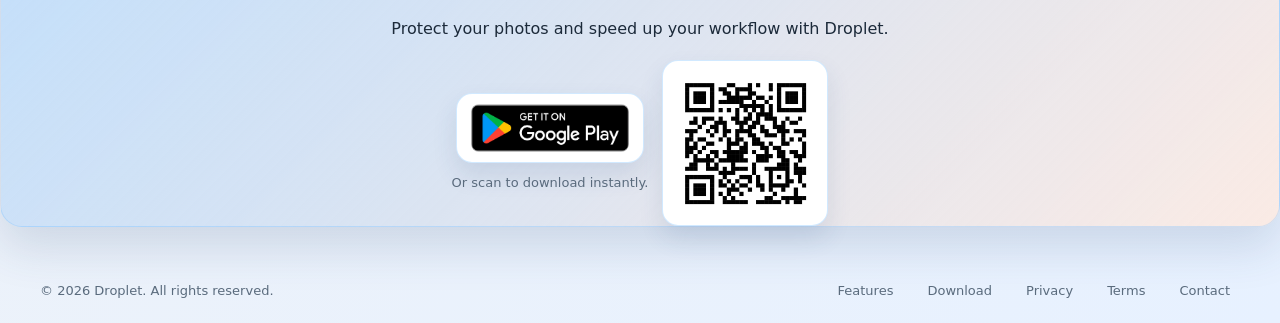
==== commit 75d424e2: "Add files via upload" ====
--- a/index.html
+++ b/index.html
@@ -54,15 +54,9 @@
                 <div class="pill">Easy to use</div>
               </div>
             </div>
-            <div class="hero-media" aria-hidden="true">
+            <div class="hero-media single" aria-hidden="true">
               <div class="mock mock-a">
-                <img src="resources/tutorial/1000136327.png" alt="" />
-              </div>
-              <div class="mock mock-b">
-                <img src="resources/tutorial/1000136328.png" alt="" />
-              </div>
-              <div class="mock mock-c">
-                <img src="resources/tutorial/1000136329.png" alt="" />
+                <img src="resources/sample/S-1.png" alt="" />
               </div>
             </div>
           </div>
--- a/style.css
+++ b/style.css
@@ -0,0 +1,986 @@
+:root {
+  color-scheme: light;
+  --bg-cream: #f8f4ee;
+  --bg-sky: #e7f1ff;
+  --bg-peach: #ffe9de;
+  --ink: #1c2a3a;
+  --ink-soft: #5a6b7d;
+  --accent: #4aa8ff;
+  --accent-strong: #2f7fe6;
+  --accent-warm: #ff9f7a;
+  --card: rgba(255, 255, 255, 0.92);
+  --card-border: rgba(74, 168, 255, 0.2);
+  --pill: rgba(74, 168, 255, 0.12);
+  --shadow-sm: 0 12px 24px rgba(41, 72, 120, 0.12);
+  --shadow-md: 0 20px 46px rgba(41, 72, 120, 0.16);
+  --shadow: var(--shadow-md);
+  --max: 1400px;
+  --radius: 22px;
+}
+
+* {
+  box-sizing: border-box;
+}
+
+body {
+  margin: 0;
+  font-family: "Microsoft YaHei", ui-sans-serif, system-ui, -apple-system, "Segoe UI", Roboto, Arial,
+    sans-serif;
+  background: radial-gradient(circle at 20% 10%, rgba(74, 168, 255, 0.22), transparent 55%),
+    radial-gradient(circle at 80% 20%, rgba(255, 159, 122, 0.25), transparent 50%),
+    linear-gradient(135deg, var(--bg-cream), var(--bg-sky));
+  color: var(--ink);
+  min-height: 100vh;
+  line-height: 1.55;
+}
+
+img {
+  max-width: 100%;
+  display: block;
+}
+
+a {
+  color: inherit;
+  text-decoration: none;
+}
+
+.page {
+  width: 100%;
+  margin: 0;
+  padding: 0;
+}
+
+.top {
+  position: relative;
+  color: #eaf2ff;
+  background: radial-gradient(circle at 18% 80%, rgba(60, 174, 255, 0.55), transparent 55%),
+    radial-gradient(circle at 55% 10%, rgba(18, 92, 170, 0.85), transparent 54%),
+    radial-gradient(circle at 85% 25%, rgba(55, 110, 255, 0.35), transparent 55%),
+    linear-gradient(135deg, #030615, #071a35 55%, #0b3b71);
+  overflow: hidden;
+}
+
+.top::before {
+  content: "";
+  position: absolute;
+  inset: 0;
+  pointer-events: none;
+  background: radial-gradient(circle at 55% 40%, rgba(255, 255, 255, 0.08), transparent 60%),
+    repeating-linear-gradient(
+      0deg,
+      rgba(255, 255, 255, 0.03) 0px,
+      rgba(255, 255, 255, 0.03) 1px,
+      transparent 1px,
+      transparent 4px
+    ),
+    repeating-linear-gradient(
+      90deg,
+      rgba(0, 0, 0, 0.04) 0px,
+      rgba(0, 0, 0, 0.04) 1px,
+      transparent 1px,
+      transparent 6px
+    );
+  opacity: 0.08;
+}
+
+.top::after {
+  content: "";
+  position: absolute;
+  inset: 0;
+  pointer-events: none;
+  background: radial-gradient(circle at 60% 50%, rgba(255, 255, 255, 0.08), transparent 58%);
+  opacity: 0.85;
+}
+
+.top > * {
+  position: relative;
+  z-index: 1;
+}
+
+.top-divider {
+  position: relative;
+  width: 100%;
+  height: 220px;
+  margin-top: -110px;
+  filter: drop-shadow(0 -18px 50px rgba(0, 0, 0, 0.35));
+}
+
+.top-divider svg {
+  width: 100%;
+  height: 100%;
+  display: block;
+}
+
+.top-divider path {
+  fill: rgba(255, 255, 255, 0.98);
+}
+
+.page > header,
+.page > section,
+.page > footer {
+  max-width: 100%;
+  margin-left: 0;
+  margin-right: 0;
+  padding: 0;
+}
+
+.container {
+  max-width: var(--max);
+  margin: 0 auto;
+  padding-left: 40px;
+  padding-right: 40px;
+}
+
+.nav {
+  width: 100%;
+  padding: 8px 0 24px;
+}
+
+.top .nav {
+  padding: 18px 0 16px;
+}
+
+.nav-inner {
+  display: flex;
+  align-items: center;
+  justify-content: space-between;
+  gap: 16px;
+}
+.logo {
+  display: flex;
+  align-items: center;
+  gap: 12px;
+  font-weight: 700;
+  letter-spacing: 0.5px;
+  font-size: 22px;
+  line-height: 1.1;
+}
+
+.logo-mark {
+  width: 56px;
+  height: 56px;
+  border-radius: 0;
+  background: transparent;
+  display: flex;
+  align-items: center;
+  justify-content: center;
+  box-shadow: none;
+  border: none;
+  overflow: visible;
+}
+
+.logo-mark img {
+  width: 56px;
+  height: 56px;
+  object-fit: contain;
+  padding: 0;
+}
+
+.top .logo-mark img {
+  filter: drop-shadow(0 14px 22px rgba(0, 0, 0, 0.35));
+}
+
+.nav-links {
+  display: flex;
+  gap: 18px;
+  font-size: 17px;
+  color: var(--ink-soft);
+  margin: 0 auto;
+}
+
+.top .nav-links {
+  color: rgba(234, 242, 255, 0.82);
+}
+
+.nav-links a {
+  color: inherit;
+  padding: 10px 8px;
+  border-radius: 999px;
+  transition: background 160ms ease, color 160ms ease, opacity 160ms ease;
+}
+
+.nav-links a:hover {
+  background: rgba(74, 168, 255, 0.12);
+  color: var(--ink);
+}
+
+.top .nav-links a:hover {
+  background: rgba(255, 255, 255, 0.08);
+  color: rgba(234, 242, 255, 0.98);
+}
+
+.nav-cta {
+  padding: 10px 18px;
+  border-radius: 999px;
+  background: linear-gradient(135deg, var(--accent), var(--accent-strong));
+  color: #fff;
+  font-weight: 600;
+  box-shadow: 0 12px 22px rgba(70, 130, 200, 0.25);
+}
+
+.top .nav-cta {
+  box-shadow: 0 18px 40px rgba(0, 110, 255, 0.25);
+}
+
+.hero-inner {
+  display: grid;
+  grid-template-columns: minmax(360px, 1.1fr) minmax(360px, 1fr);
+  gap: 56px;
+  align-items: center;
+  padding: 56px 0 32px;
+  min-height: 72vh;
+}
+
+.top .hero-inner {
+  padding: 70px 0 92px;
+}
+
+.hero-copy h1 {
+  font-size: clamp(2.8rem, 3.4vw + 1.4rem, 4.6rem);
+  margin: 0 0 16px;
+  line-height: 1.1;
+}
+
+.hero-copy p {
+  margin: 0 0 24px;
+  color: var(--ink-soft);
+  font-size: 1.15rem;
+  max-width: 40rem;
+  line-height: 1.65;
+}
+
+.top .hero-copy p {
+  color: rgba(234, 242, 255, 0.76);
+}
+
+.hero-actions {
+  display: flex;
+  flex-wrap: wrap;
+  gap: 12px;
+  align-items: center;
+}
+
+.badge-row {
+  justify-content: center;
+  margin-top: 10px;
+}
+
+.badge-link {
+  display: inline-flex;
+  align-items: center;
+  justify-content: center;
+  padding: 10px 14px;
+  background: #ffffff;
+  border-radius: 16px;
+  border: 1px solid rgba(74, 168, 255, 0.25);
+  box-shadow: var(--shadow-sm);
+}
+
+.badge-link img {
+  height: 48px;
+  width: auto;
+  border-radius: 8px;
+}
+
+.btn {
+  padding: 12px 20px;
+  border-radius: 14px;
+  font-weight: 600;
+  border: 1px solid transparent;
+}
+
+.btn.primary {
+  background: linear-gradient(135deg, var(--accent), var(--accent-strong));
+  color: #fff;
+}
+
+.btn.ghost {
+  background: rgba(255, 255, 255, 0.7);
+  border-color: var(--card-border);
+  color: var(--ink);
+  line-height: 1.6;
+}
+
+.btn.secondary {
+  background: #ffffff;
+  color: var(--ink);
+  border-color: rgba(74, 168, 255, 0.25);
+  box-shadow: var(--shadow-sm);
+}
+
+.btn.secondary:hover {
+  border-color: rgba(74, 168, 255, 0.45);
+}
+
+.btn-link {
+  display: inline-flex;
+  align-items: center;
+  gap: 10px;
+  padding: 10px 6px;
+  font-weight: 700;
+  color: var(--ink);
+  text-decoration: none;
+  border-radius: 12px;
+  transition: background 160ms ease, color 160ms ease, transform 160ms ease;
+}
+
+.btn-link:hover {
+  background: rgba(74, 168, 255, 0.12);
+  color: var(--ink);
+  transform: translateY(-1px);
+}
+
+.btn-link:focus-visible {
+  outline: 2px solid rgba(74, 168, 255, 0.75);
+  outline-offset: 2px;
+}
+
+.top .btn-link {
+  color: rgba(234, 242, 255, 0.86);
+}
+
+.top .btn-link:hover {
+  background: rgba(255, 255, 255, 0.08);
+  color: rgba(234, 242, 255, 0.98);
+}
+
+.top .btn.ghost {
+  background: rgba(255, 255, 255, 0.92);
+  border-color: transparent;
+  color: #071a35;
+  box-shadow: 0 16px 40px rgba(3, 10, 25, 0.35);
+}
+
+.hero-media {
+  position: relative;
+  justify-self: end;
+  width: min(560px, 100%);
+  height: 500px;
+}
+
+.hero-media .mock {
+  position: absolute;
+  border-radius: 28px;
+  overflow: hidden;
+  box-shadow: 0 30px 80px rgba(0, 0, 0, 0.45);
+  border: 1px solid rgba(255, 255, 255, 0.14);
+  background: rgba(6, 20, 44, 0.55);
+  backdrop-filter: blur(10px);
+}
+
+.hero-media .mock img {
+  width: 100%;
+  height: 100%;
+  object-fit: cover;
+  filter: saturate(1.04) contrast(1.04);
+}
+
+.hero-media.single {
+  height: auto;
+  display: flex;
+  align-items: center;
+  justify-content: flex-end;
+  width: 100%;
+}
+
+.hero-media.single .mock {
+  position: relative;
+  width: min(680px, 100%);
+  height: auto;
+  transform: none;
+  right: auto;
+  top: auto;
+  border: none;
+  background: transparent;
+  border-radius: 0;
+  box-shadow: none;
+}
+
+.hero-media.single .mock img {
+  height: auto;
+  width: 100%;
+  aspect-ratio: auto;
+  border: none;
+  outline: none;
+}
+
+.hero-media .mock-a {
+  width: 290px;
+  height: 430px;
+  right: 255px;
+  top: 40px;
+  transform: rotate(-12deg);
+  opacity: 0.92;
+}
+
+.hero-media .mock-b {
+  width: 310px;
+  height: 460px;
+  right: 120px;
+  top: 10px;
+  transform: rotate(-2deg);
+  opacity: 0.97;
+}
+
+.hero-media .mock-c {
+  width: 330px;
+  height: 490px;
+  right: 0;
+  top: 38px;
+  transform: rotate(8deg);
+}
+
+@media (max-width: 900px) {
+  .hero-inner {
+    grid-template-columns: 1fr;
+  }
+
+  .spotlight {
+    grid-template-columns: 1fr;
+  }
+
+  .hero-media {
+    height: 520px;
+    justify-self: start;
+  }
+
+  .hero-media.single {
+    height: auto;
+  }
+
+  .hero-media .mock-a {
+    right: 52%;
+  }
+
+  .hero-media .mock-b {
+    right: 26%;
+  }
+
+  .hero-media .mock-c {
+    right: 0;
+  }
+}
+
+.pill-row {
+  display: flex;
+  flex-wrap: wrap;
+  gap: 10px;
+  margin-top: 16px;
+}
+
+.pill {
+  padding: 6px 12px;
+  border-radius: 999px;
+  background: var(--pill);
+  color: var(--ink-soft);
+  font-size: 12.5px;
+}
+
+.top .pill {
+  background: rgba(255, 255, 255, 0.09);
+  border: 1px solid rgba(255, 255, 255, 0.14);
+  color: rgba(234, 242, 255, 0.78);
+}
+
+.trust-row {
+  display: flex;
+  align-items: center;
+  gap: 12px;
+  margin: 14px 0 6px;
+  flex-wrap: wrap;
+}
+
+.trust-label {
+  font-size: 12px;
+  letter-spacing: 0.16em;
+  text-transform: uppercase;
+  color: rgba(234, 242, 255, 0.6);
+  font-weight: 700;
+}
+
+.trust-logos {
+  display: flex;
+  gap: 10px;
+  flex-wrap: wrap;
+}
+
+.trust-chip {
+  padding: 6px 12px;
+  border-radius: 999px;
+  border: 1px solid rgba(255, 255, 255, 0.16);
+  background: rgba(255, 255, 255, 0.06);
+  color: rgba(234, 242, 255, 0.78);
+  font-size: 12.5px;
+}
+
+.section {
+  margin-top: 72px;
+}
+
+#workflow.section {
+  margin-top: 96px;
+}
+
+.section h2 {
+  font-size: clamp(1.7rem, 1.6vw + 1rem, 2.5rem);
+  margin-bottom: 16px;
+}
+
+.section p {
+  color: var(--ink-soft);
+}
+
+.section.alt {
+  background: rgba(255, 255, 255, 0.7);
+  border-top: 1px solid rgba(74, 168, 255, 0.12);
+  border-bottom: 1px solid rgba(74, 168, 255, 0.12);
+  padding: 32px 0;
+}
+
+.spotlight {
+  display: grid;
+  grid-template-columns: minmax(280px, 1fr) minmax(280px, 0.9fr);
+  gap: 28px;
+  align-items: center;
+}
+
+.spotlight-copy h2 {
+  margin-top: 0;
+}
+
+.bullet-list {
+  list-style: none;
+  padding: 0;
+  margin: 16px 0 22px;
+  display: grid;
+  gap: 10px;
+}
+
+.bullet-list li {
+  position: relative;
+  padding-left: 24px;
+  color: var(--ink);
+}
+
+.bullet-list li::before {
+  content: "";
+  position: absolute;
+  left: 0;
+  top: 10px;
+  width: 8px;
+  height: 8px;
+  border-radius: 50%;
+  background: linear-gradient(135deg, var(--accent), var(--accent-strong));
+  box-shadow: 0 6px 12px rgba(47, 127, 230, 0.25);
+}
+
+.spotlight-actions {
+  display: flex;
+  align-items: center;
+  gap: 12px;
+  flex-wrap: wrap;
+}
+
+.spotlight-media img {
+  width: 100%;
+  border-radius: 20px;
+  box-shadow: var(--shadow-md);
+}
+
+.feature-grid {
+  display: grid;
+  grid-template-columns: repeat(auto-fit, minmax(240px, 1fr));
+  gap: 20px;
+  margin-top: 24px;
+}
+
+.feature-card {
+  background: var(--card);
+  border: 1px solid var(--card-border);
+  border-radius: 18px;
+  padding: 16px;
+  box-shadow: var(--shadow-sm);
+  min-height: 150px;
+  transition: transform 0.2s ease, box-shadow 0.2s ease, border-color 0.2s ease;
+}
+
+.feature-card:hover {
+  transform: translateY(-4px);
+  border-color: rgba(74, 168, 255, 0.35);
+  box-shadow: var(--shadow-md);
+}
+
+.feature-card h3 {
+  margin: 10px 0 8px;
+  font-size: 1.05rem;
+}
+
+.feature-icon {
+  display: inline-flex;
+  align-items: center;
+  justify-content: center;
+  width: 44px;
+  height: 44px;
+  border-radius: 14px;
+  background: rgba(74, 168, 255, 0.18);
+  color: #2f7fe6;
+  font-size: 20px;
+}
+
+.feature-icon img {
+  width: 22px;
+  height: 22px;
+  object-fit: contain;
+}
+
+.feature-label {
+  margin-top: 12px;
+  font-size: 12px;
+  text-transform: uppercase;
+  letter-spacing: 0.12em;
+  color: var(--ink-soft);
+}
+
+.showcase {
+  display: grid;
+  grid-template-columns: minmax(320px, 1fr) minmax(320px, 0.95fr);
+  gap: 32px;
+  align-items: start;
+  max-width: var(--max);
+  margin: 0 auto;
+}
+
+.showcase img {
+  border-radius: 20px;
+  box-shadow: var(--shadow-md);
+}
+
+.before-after {
+  display: grid;
+  grid-template-columns: repeat(2, minmax(180px, 1fr));
+  gap: 14px;
+  justify-content: end;
+  justify-self: end;
+  max-width: 460px;
+}
+
+.before-after figure {
+  margin: 0;
+  background: #ffffff;
+  padding: 10px;
+  border-radius: 16px;
+  border: 1px solid rgba(74, 168, 255, 0.2);
+  box-shadow: var(--shadow-sm);
+  text-align: center;
+}
+
+.before-after img {
+  width: 100%;
+  height: 200px;
+  object-fit: cover;
+  border-radius: 12px;
+  box-shadow: none;
+}
+
+.before-after figcaption {
+  margin-top: 10px;
+  font-size: 12px;
+  color: var(--ink-soft);
+  letter-spacing: 0.08em;
+  text-transform: uppercase;
+}
+
+.how-strip {
+  margin-top: 20px;
+  display: grid;
+  grid-template-columns: repeat(auto-fit, minmax(200px, 1fr));
+  gap: 18px;
+  position: relative;
+}
+
+.how-item {
+  background: linear-gradient(180deg, rgba(255, 255, 255, 0.96), rgba(246, 250, 255, 0.92));
+  border: 1px solid rgba(74, 168, 255, 0.22);
+  border-radius: 20px;
+  padding: 18px;
+  box-shadow: var(--shadow-sm);
+  position: relative;
+  overflow: hidden;
+  transition: transform 180ms ease, box-shadow 180ms ease, border-color 180ms ease;
+}
+
+.how-item::before {
+  content: "";
+  position: absolute;
+  inset: 0;
+  background: radial-gradient(circle at 20% 0%, rgba(74, 168, 255, 0.18), transparent 55%),
+    radial-gradient(circle at 90% 20%, rgba(255, 159, 122, 0.12), transparent 55%);
+  opacity: 0.7;
+  pointer-events: none;
+}
+
+.how-item:hover {
+  transform: translateY(-4px);
+  border-color: rgba(74, 168, 255, 0.42);
+  box-shadow: var(--shadow-md);
+}
+
+.how-item img {
+  width: 100%;
+  height: 160px;
+  object-fit: cover;
+  border-radius: 12px;
+  margin-bottom: 10px;
+  position: relative;
+  z-index: 1;
+  box-shadow: 0 12px 26px rgba(20, 60, 120, 0.18);
+}
+
+.how-badge {
+  width: 40px;
+  height: 40px;
+  border-radius: 14px;
+  background: linear-gradient(135deg, rgba(74, 168, 255, 0.95), rgba(47, 127, 230, 0.95));
+  color: #ffffff;
+  display: grid;
+  place-items: center;
+  font-weight: 700;
+  margin-bottom: 12px;
+  box-shadow: 0 10px 20px rgba(47, 127, 230, 0.28);
+  position: relative;
+  z-index: 1;
+}
+
+.how-item h3 {
+  margin: 0 0 6px;
+  font-size: 1.05rem;
+  position: relative;
+  z-index: 1;
+}
+
+.how-item p {
+  margin: 0;
+  color: var(--ink-soft);
+  position: relative;
+  z-index: 1;
+}
+
+.steps {
+  display: grid;
+  gap: 14px;
+}
+
+.step {
+  padding: 14px 16px;
+  border-radius: 16px;
+  background: rgba(255, 255, 255, 0.75);
+  border: 1px solid rgba(74, 168, 255, 0.18);
+}
+
+
+.cta {
+  margin-top: 70px;
+  padding: 32px;
+  background: linear-gradient(135deg, rgba(74, 168, 255, 0.25), rgba(255, 233, 222, 0.8));
+  border-radius: 22px;
+  border: 1px solid var(--card-border);
+  text-align: center;
+  box-shadow: var(--shadow);
+}
+
+.cta h2 {
+  margin-top: 0;
+}
+
+.cta-grid {
+  margin-top: 18px;
+  display: grid;
+  grid-template-columns: auto auto;
+  gap: 14px;
+  align-items: center;
+  justify-content: center;
+}
+
+.cta-actions {
+  display: grid;
+  gap: 10px;
+  justify-items: center;
+  text-align: center;
+}
+
+.cta-note {
+  font-size: 13px;
+  color: var(--ink-soft);
+}
+
+.qr-card {
+  background: #ffffff;
+  padding: 16px;
+  border-radius: 16px;
+  border: 1px solid rgba(74, 168, 255, 0.25);
+  box-shadow: var(--shadow-sm);
+}
+
+.qr-card img {
+  width: 132px;
+  height: 132px;
+  object-fit: contain;
+}
+
+.footer {
+  margin: 48px 0 16px;
+  color: var(--ink-soft);
+  font-size: 13px;
+  text-align: left;
+}
+
+.footer-inner {
+  display: flex;
+  align-items: center;
+  justify-content: space-between;
+  gap: 12px;
+  flex-wrap: wrap;
+}
+
+.footer-links {
+  display: flex;
+  gap: 14px;
+  flex-wrap: wrap;
+}
+
+.footer-links a {
+  color: var(--ink-soft);
+  padding: 6px 10px;
+  border-radius: 999px;
+  transition: background 160ms ease, color 160ms ease;
+}
+
+.footer-links a:hover {
+  background: rgba(74, 168, 255, 0.12);
+  color: var(--ink);
+}
+
+.legal h1 {
+  font-size: clamp(2rem, 2vw + 1.2rem, 2.6rem);
+  margin-bottom: 12px;
+}
+
+.legal h2 {
+  margin-top: 24px;
+  font-size: 1.2rem;
+}
+
+.legal p {
+  max-width: 720px;
+}
+
+.legal-note {
+  margin-top: 18px;
+  font-size: 0.9rem;
+  color: var(--ink-soft);
+}
+
+@media (max-width: 720px) {
+  .nav-links {
+    display: none;
+  }
+
+  .nav-inner {
+    flex-direction: column;
+    align-items: flex-start;
+  }
+
+  .hero-inner {
+    padding-top: 8px;
+  }
+
+  .top .hero-inner {
+    padding-top: 52px;
+  }
+
+  .footer {
+    text-align: center;
+  }
+
+  .footer-inner {
+    justify-content: center;
+  }
+}
+
+@media (max-width: 600px) {
+  .container {
+    padding-left: 16px;
+    padding-right: 16px;
+  }
+
+  .hero-inner {
+    gap: 20px;
+  }
+
+  .hero-media {
+    height: 440px;
+  }
+
+  .hero-media.single {
+    height: auto;
+  }
+
+  .hero-media.single .mock {
+    width: 100%;
+  }
+
+  .hero-media .mock-a {
+    width: 230px;
+    height: 350px;
+    top: 46px;
+    right: 48%;
+  }
+
+  .hero-media .mock-b {
+    width: 250px;
+    height: 380px;
+    top: 20px;
+    right: 20%;
+  }
+
+  .hero-media .mock-c {
+    width: 270px;
+    height: 410px;
+    top: 44px;
+  }
+
+  .feature-grid {
+    gap: 14px;
+  }
+
+  .showcase {
+    grid-template-columns: 1fr;
+  }
+
+  .before-after {
+    grid-template-columns: 1fr;
+  }
+
+  .before-after img {
+    height: 200px;
+  }
+
+  .cta {
+    padding: 24px;
+    text-align: center;
+  }
+
+  .cta-grid {
+    grid-template-columns: 1fr;
+    gap: 12px;
+  }
+
+  .badge-link img {
+    height: 44px;
+  }
+
+  .qr-card img {
+    width: 120px;
+    height: 120px;
+  }
+}
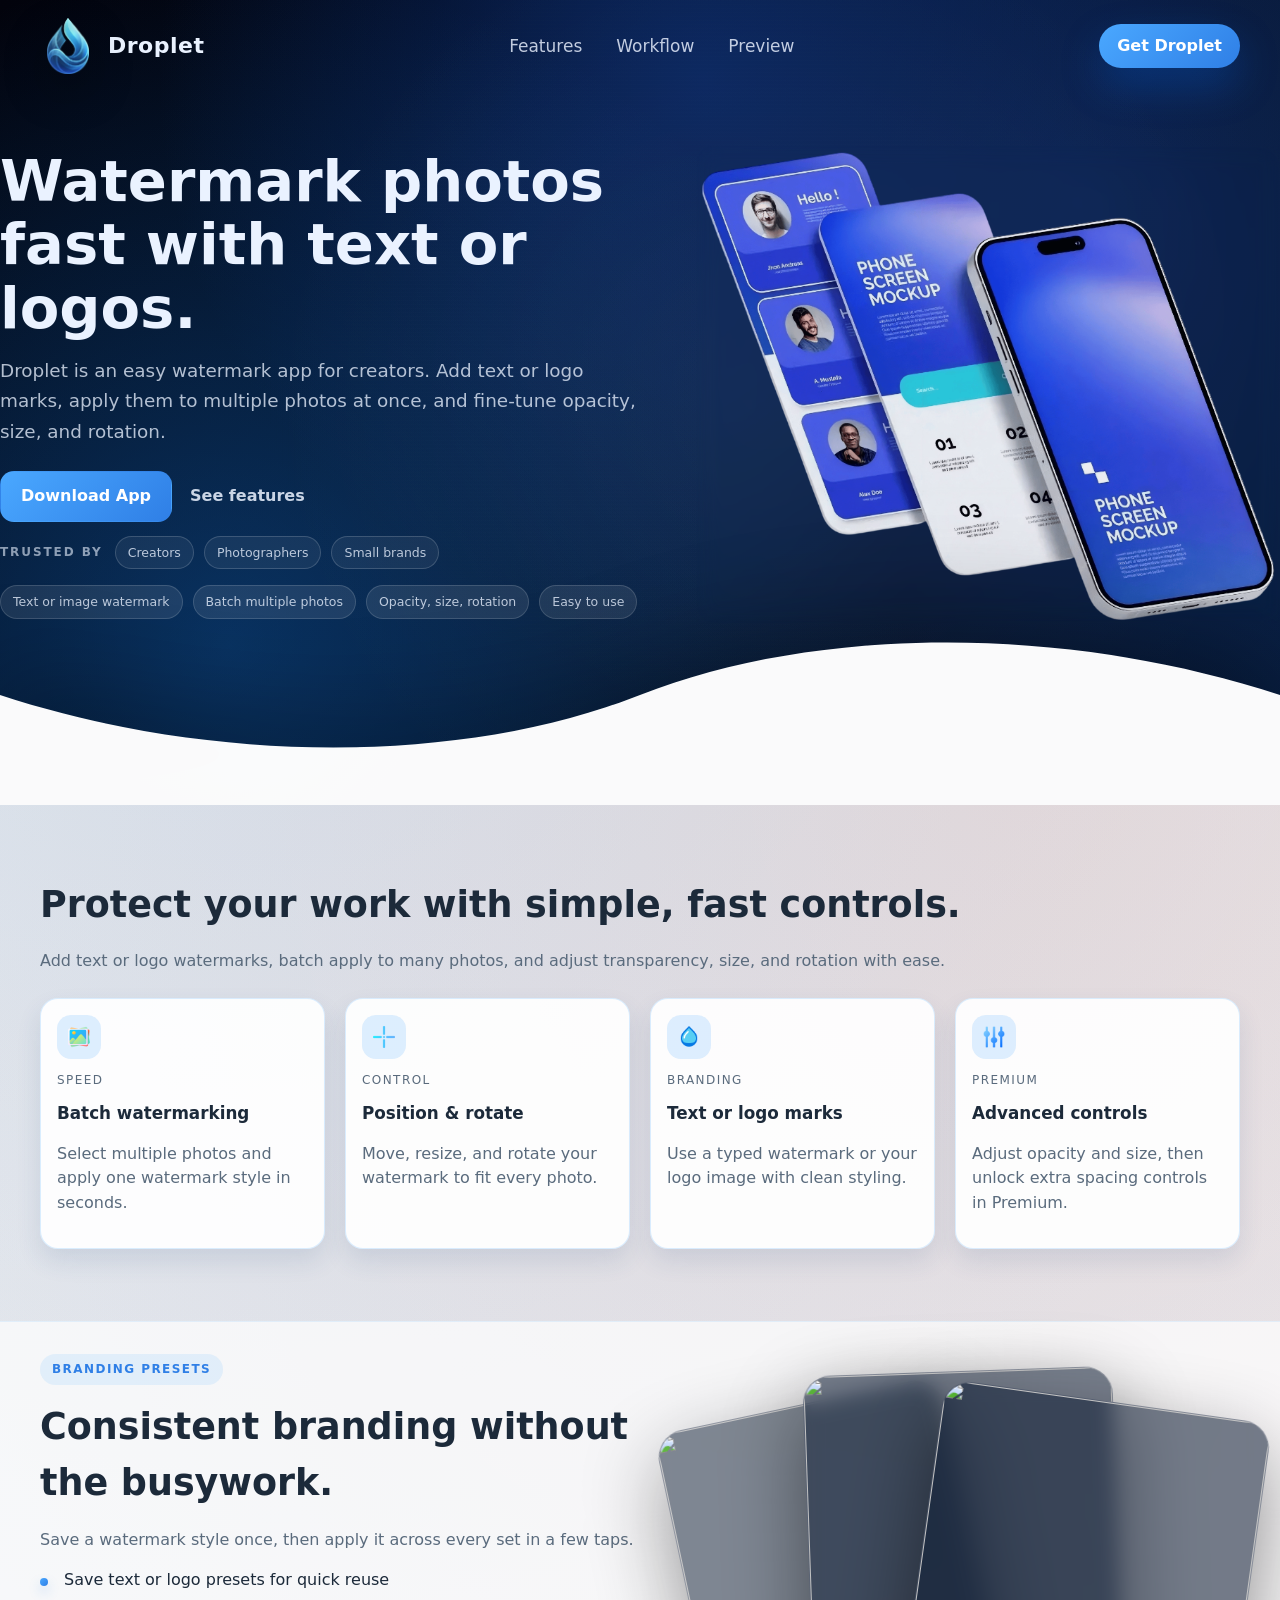
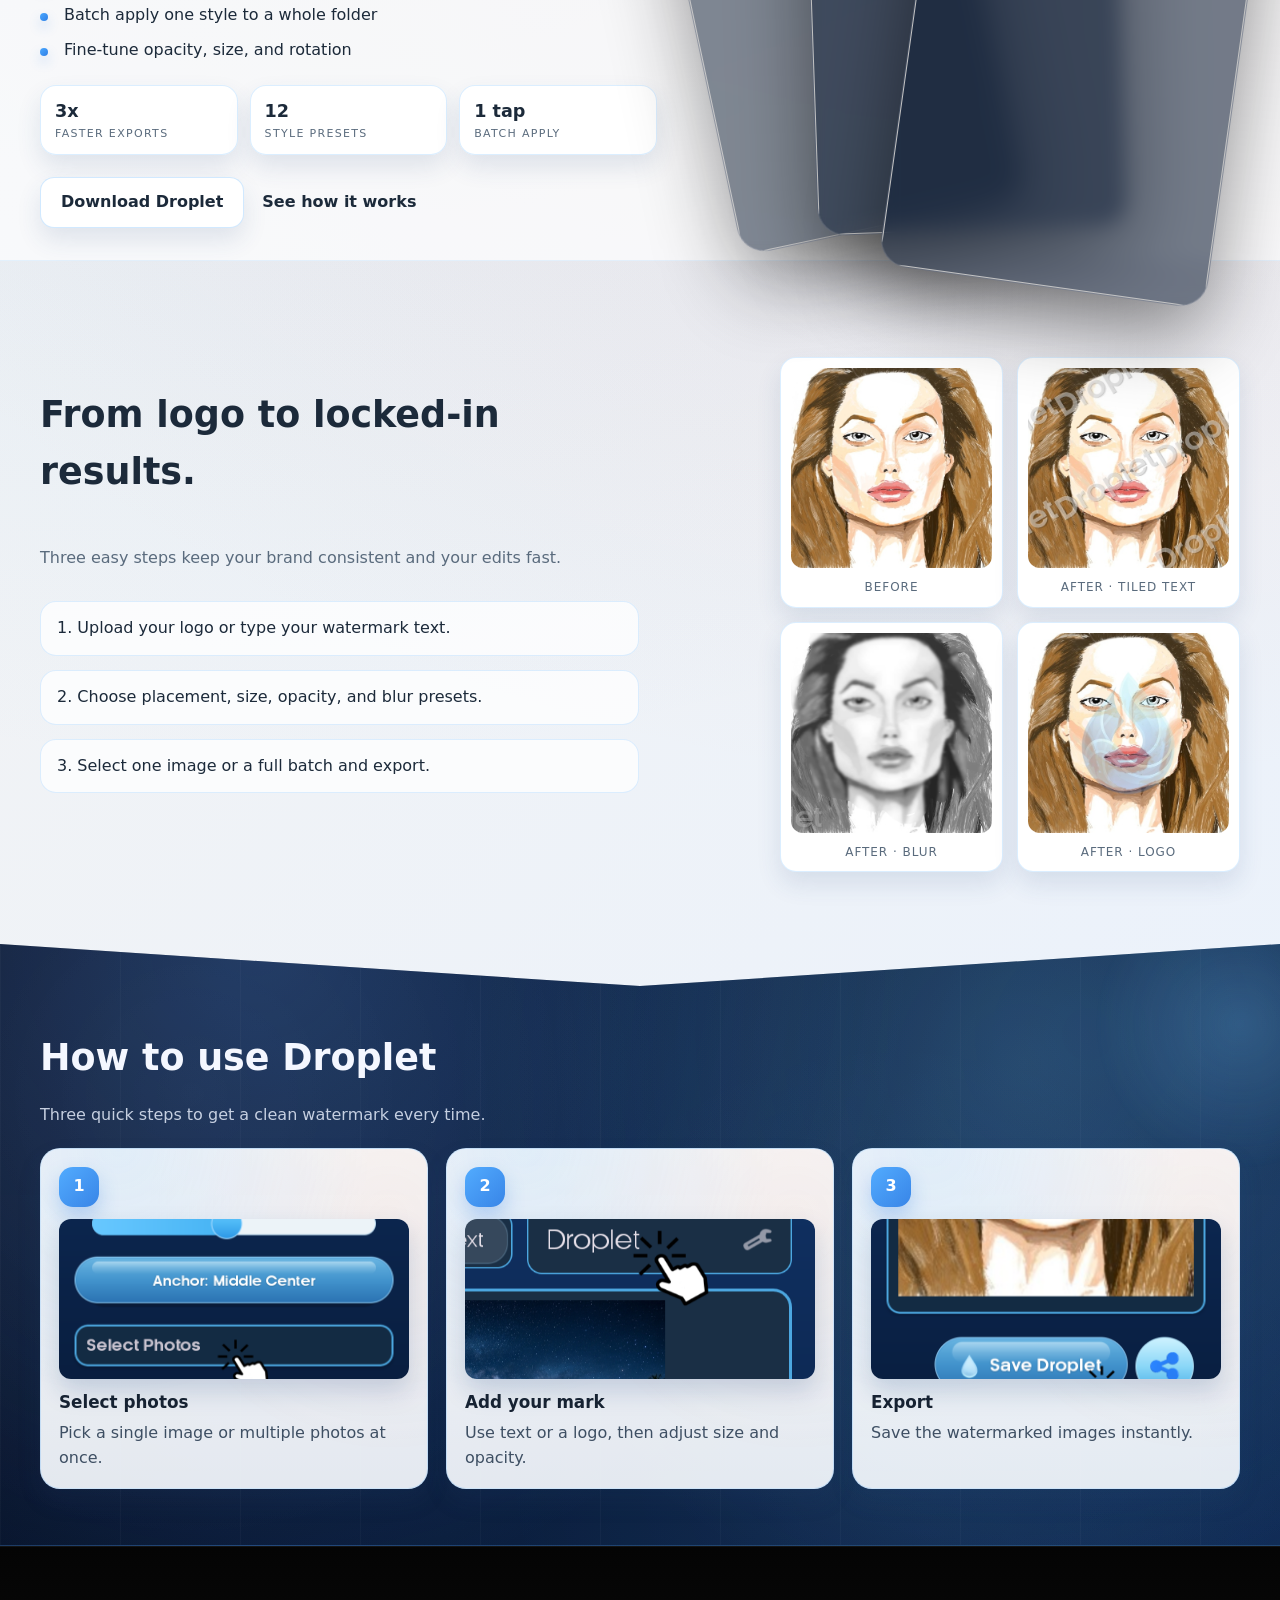
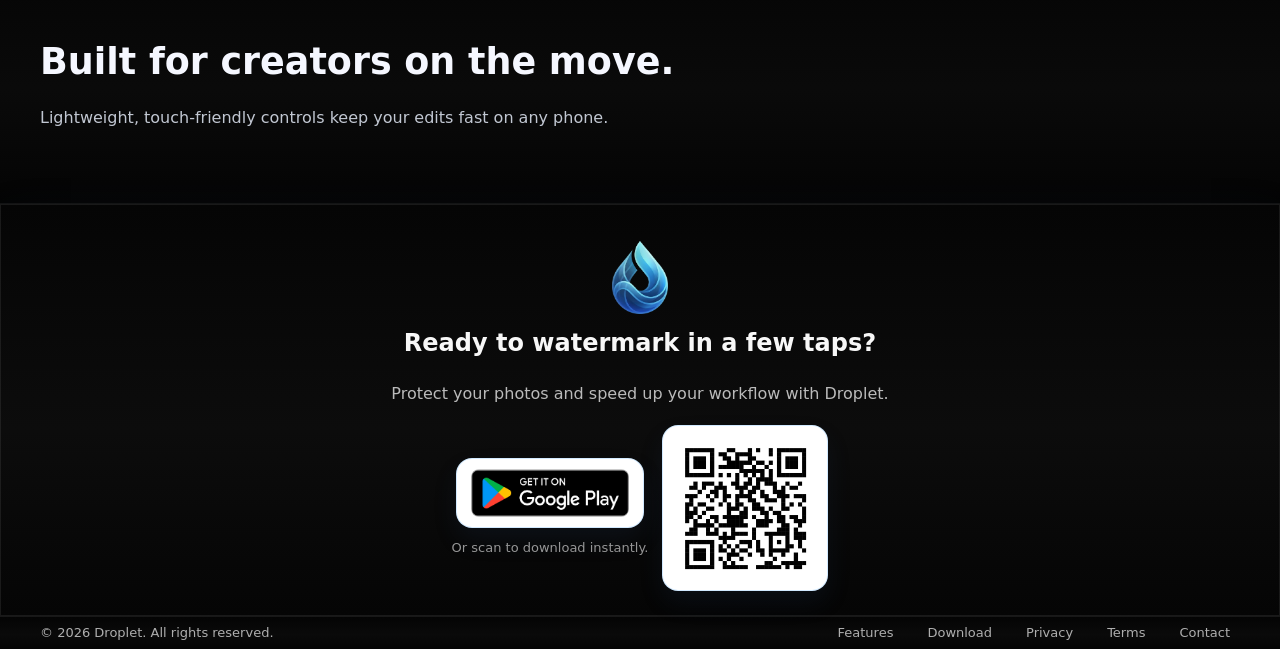
==== commit 0ea4583d: "Add files via upload" ====
--- a/index.html
+++ b/index.html
@@ -116,6 +116,7 @@
       <section id="benefits" class="section alt">
         <div class="container spotlight">
           <div class="spotlight-copy">
+            <div class="eyebrow">Branding presets</div>
             <h2>Consistent branding without the busywork.</h2>
             <p>Save a watermark style once, then apply it across every set in a few taps.</p>
             <ul class="bullet-list">
@@ -123,13 +124,37 @@
               <li>Batch apply one style to a whole folder</li>
               <li>Fine-tune opacity, size, and rotation</li>
             </ul>
+            <div class="spotlight-stats" aria-label="Branding highlights">
+              <div class="stat">
+                <div class="stat-value">3x</div>
+                <div class="stat-label">Faster exports</div>
+              </div>
+              <div class="stat">
+                <div class="stat-value">12</div>
+                <div class="stat-label">Style presets</div>
+              </div>
+              <div class="stat">
+                <div class="stat-value">1 tap</div>
+                <div class="stat-label">Batch apply</div>
+              </div>
+            </div>
             <div class="spotlight-actions">
               <a class="btn secondary" href="#download">Download Droplet</a>
               <a class="btn-link" href="#workflow">See how it works</a>
             </div>
           </div>
           <div class="spotlight-media">
-            <img src="resources/sample/S-1.jpeg" alt="Droplet watermark controls preview" />
+            <div class="hero-media" aria-hidden="true">
+              <div class="mock mock-a">
+                <img src="resources/tutorial/t1.png" alt="" />
+              </div>
+              <div class="mock mock-b">
+                <img src="resources/tutorial/t2.png" alt="" />
+              </div>
+              <div class="mock mock-c">
+                <img src="resources/tutorial/t3.png" alt="" />
+              </div>
+            </div>
           </div>
         </div>
       </section>
@@ -201,6 +226,9 @@
 
       <section id="download" class="cta">
         <div class="container">
+          <div class="cta-logo" aria-hidden="true">
+            <img src="resources/LOGO.png" alt="" />
+          </div>
           <h2>Ready to watermark in a few taps?</h2>
           <p>Protect your photos and speed up your workflow with Droplet.</p>
           <div class="cta-grid">
--- a/style.css
+++ b/style.css
@@ -53,10 +53,10 @@
 .top {
   position: relative;
   color: #eaf2ff;
-  background: radial-gradient(circle at 18% 80%, rgba(60, 174, 255, 0.55), transparent 55%),
-    radial-gradient(circle at 55% 10%, rgba(18, 92, 170, 0.85), transparent 54%),
-    radial-gradient(circle at 85% 25%, rgba(55, 110, 255, 0.35), transparent 55%),
-    linear-gradient(135deg, #030615, #071a35 55%, #0b3b71);
+  background: radial-gradient(circle at 18% 80%, rgba(20, 120, 220, 0.35), transparent 55%),
+    radial-gradient(circle at 55% 10%, rgba(10, 40, 100, 0.9), transparent 54%),
+    radial-gradient(circle at 85% 25%, rgba(40, 90, 200, 0.25), transparent 55%),
+    linear-gradient(135deg, #02030c, #041025 55%, #071c3b);
   overflow: hidden;
 }
 
@@ -89,7 +89,7 @@
   inset: 0;
   pointer-events: none;
   background: radial-gradient(circle at 60% 50%, rgba(255, 255, 255, 0.08), transparent 58%);
-  opacity: 0.85;
+  opacity: 0.55;
 }
 
 .top > * {
@@ -228,15 +228,15 @@
   gap: 56px;
   align-items: center;
   padding: 56px 0 32px;
-  min-height: 72vh;
+  min-height: 62vh;
 }
 
 .top .hero-inner {
-  padding: 70px 0 92px;
+  padding: 56px 0 72px;
 }
 
 .hero-copy h1 {
-  font-size: clamp(2.8rem, 3.4vw + 1.4rem, 4.6rem);
+  font-size: clamp(2.4rem, 3vw + 1.2rem, 4.1rem);
   margin: 0 0 16px;
   line-height: 1.1;
 }
@@ -355,7 +355,7 @@
   position: relative;
   justify-self: end;
   width: min(560px, 100%);
-  height: 500px;
+  height: 460px;
 }
 
 .hero-media .mock {
@@ -439,6 +439,14 @@
     grid-template-columns: 1fr;
   }
 
+  .spotlight-media {
+    justify-content: center;
+  }
+
+  .spotlight-stats {
+    grid-template-columns: repeat(2, minmax(0, 1fr));
+  }
+
   .hero-media {
     height: 520px;
     justify-self: start;
@@ -521,6 +529,88 @@
   margin-top: 96px;
 }
 
+#showcase.section {
+  background: linear-gradient(180deg, #040404, #0a0a0a 55%, #040404);
+  color: #eef4ff;
+  padding: 56px 0 56px;
+  margin-top: 0;
+  border-top: 1px solid rgba(255, 255, 255, 0.06);
+  border-bottom: 1px solid rgba(255, 255, 255, 0.06);
+}
+
+#showcase.section h2 {
+  color: #f5f7ff;
+}
+
+#showcase.section p {
+  color: rgba(234, 242, 255, 0.82);
+}
+
+#how.section {
+  background: radial-gradient(circle at 20% 0%, rgba(76, 150, 255, 0.28), transparent 55%),
+    radial-gradient(circle at 80% 20%, rgba(120, 200, 255, 0.2), transparent 50%),
+    linear-gradient(135deg, #070c1c, #0b1e3d 55%, #102b55);
+  color: #eaf2ff;
+  padding: 56px 0;
+  border-top: none;
+  border-bottom: 1px solid rgba(74, 168, 255, 0.18);
+  position: relative;
+  overflow: hidden;
+  clip-path: polygon(0 0, 50% 42px, 100% 0, 100% 100%, 0 100%);
+}
+
+#how.section::before {
+  content: "";
+  position: absolute;
+  inset: 0;
+  background: radial-gradient(circle at 15% 25%, rgba(255, 255, 255, 0.08), transparent 40%),
+    radial-gradient(circle at 85% 15%, rgba(120, 200, 255, 0.12), transparent 45%),
+    radial-gradient(circle at 70% 85%, rgba(120, 200, 255, 0.08), transparent 40%),
+    repeating-linear-gradient(
+      90deg,
+      rgba(255, 255, 255, 0.04) 0px,
+      rgba(255, 255, 255, 0.04) 1px,
+      transparent 1px,
+      transparent 120px
+    );
+  opacity: 0.7;
+  pointer-events: none;
+}
+
+#how.section::after {
+  content: "";
+  position: absolute;
+  top: -80px;
+  right: -120px;
+  width: 320px;
+  height: 320px;
+  border-radius: 50%;
+  background: radial-gradient(circle, rgba(120, 200, 255, 0.25), rgba(120, 200, 255, 0) 65%);
+  filter: blur(2px);
+  opacity: 0.85;
+  pointer-events: none;
+}
+
+#how.section > .container {
+  position: relative;
+  z-index: 1;
+}
+#how.section h2 {
+  color: #f4f7ff;
+}
+
+#how.section p {
+  color: rgba(234, 242, 255, 0.82);
+}
+
+#how.section .how-item h3 {
+  color: #162232;
+}
+
+#how.section .how-item p {
+  color: #3e4f63;
+}
+
 .section h2 {
   font-size: clamp(1.7rem, 1.6vw + 1rem, 2.5rem);
   margin-bottom: 16px;
@@ -546,6 +636,21 @@
 
 .spotlight-copy h2 {
   margin-top: 0;
+}
+
+.eyebrow {
+  display: inline-flex;
+  align-items: center;
+  gap: 6px;
+  padding: 6px 12px;
+  border-radius: 999px;
+  background: rgba(74, 168, 255, 0.12);
+  color: var(--accent-strong);
+  font-size: 12px;
+  font-weight: 600;
+  letter-spacing: 0.12em;
+  text-transform: uppercase;
+  margin-bottom: 14px;
 }
 
 .bullet-list {
@@ -581,10 +686,91 @@
   flex-wrap: wrap;
 }
 
-.spotlight-media img {
+.spotlight-stats {
+  display: grid;
+  grid-template-columns: repeat(3, minmax(0, 1fr));
+  gap: 12px;
+  margin: 8px 0 22px;
+}
+
+.stat {
+  background: var(--card);
+  border: 1px solid var(--card-border);
+  border-radius: 16px;
+  padding: 12px 14px;
+  box-shadow: var(--shadow-sm);
+}
+
+.stat-value {
+  font-size: 1.1rem;
+  font-weight: 700;
+  color: var(--ink);
+}
+
+.stat-label {
+  font-size: 11px;
+  text-transform: uppercase;
+  letter-spacing: 0.12em;
+  color: var(--ink-soft);
+}
+
+.spotlight-media {
+  display: flex;
+  justify-content: flex-end;
+  align-items: center;
+}
+
+.phone-mock {
+  position: relative;
+  border-radius: 28px;
+  overflow: hidden;
+  box-shadow: 0 26px 60px rgba(30, 65, 120, 0.22);
+  border: 1px solid rgba(74, 168, 255, 0.25);
+  background: rgba(255, 255, 255, 0.7);
+  backdrop-filter: blur(8px);
+}
+
+.phone-mock img {
   width: 100%;
-  border-radius: 20px;
-  box-shadow: var(--shadow-md);
+  height: auto;
+  display: block;
+  object-fit: cover;
+}
+
+.spotlight-tag {
+  position: absolute;
+  left: 18px;
+  bottom: 18px;
+  padding: 6px 12px;
+  border-radius: 999px;
+  background: rgba(255, 255, 255, 0.95);
+  color: var(--ink);
+  font-size: 12px;
+  font-weight: 600;
+  box-shadow: 0 10px 20px rgba(30, 65, 120, 0.18);
+}
+
+.spotlight-panel {
+  background: var(--card);
+  border: 1px solid var(--card-border);
+  border-radius: 16px;
+  padding: 14px;
+  display: grid;
+  gap: 10px;
+  box-shadow: var(--shadow-sm);
+}
+
+.panel-row {
+  display: flex;
+  align-items: center;
+  justify-content: space-between;
+  font-size: 13px;
+  color: var(--ink-soft);
+}
+
+.panel-row strong {
+  color: var(--ink);
+  font-weight: 600;
 }
 
 .feature-grid {
@@ -756,6 +942,7 @@
   font-size: 1.05rem;
   position: relative;
   z-index: 1;
+  color: inherit;
 }
 
 .how-item p {
@@ -779,17 +966,45 @@
 
 
 .cta {
-  margin-top: 70px;
-  padding: 32px;
-  background: linear-gradient(135deg, rgba(74, 168, 255, 0.25), rgba(255, 233, 222, 0.8));
-  border-radius: 22px;
-  border: 1px solid var(--card-border);
+  margin-top: 0;
+  padding: 32px 32px 56px;
+  background: linear-gradient(180deg, #050505, #0c0c0c 55%, #050505);
+  border-radius: 0;
+  border: 1px solid rgba(255, 255, 255, 0.08);
   text-align: center;
   box-shadow: var(--shadow);
 }
 
+#download.cta {
+  padding-top: 56px;
+}
+
+.cta-logo {
+  width: 56px;
+  height: 56px;
+  margin: 0 auto 8px;
+  border-radius: 0;
+  background: transparent;
+  border: none;
+  display: grid;
+  place-items: center;
+  box-shadow: none;
+  transform: translateY(-20px);
+}
+
+.cta-logo img {
+  width: 100%;
+  height: 100%;
+  object-fit: contain;
+}
+
 .cta h2 {
   margin-top: 0;
+  color: #f7f7f7;
+}
+
+.cta p {
+  color: rgba(245, 245, 245, 0.75);
 }
 
 .cta-grid {
@@ -799,6 +1014,7 @@
   gap: 14px;
   align-items: center;
   justify-content: center;
+  padding-bottom: 24px;
 }
 
 .cta-actions {
@@ -810,7 +1026,7 @@
 
 .cta-note {
   font-size: 13px;
-  color: var(--ink-soft);
+  color: rgba(245, 245, 245, 0.6);
 }
 
 .qr-card {
@@ -828,8 +1044,11 @@
 }
 
 .footer {
-  margin: 48px 0 16px;
-  color: var(--ink-soft);
+  margin: 0;
+  padding: 28px 0 20px;
+  color: rgba(245, 245, 245, 0.7);
+  background: linear-gradient(180deg, #040404, #0a0a0a 55%, #040404);
+  border-top: 1px solid rgba(255, 255, 255, 0.08);
   font-size: 13px;
   text-align: left;
 }
@@ -849,15 +1068,15 @@
 }
 
 .footer-links a {
-  color: var(--ink-soft);
+  color: rgba(245, 245, 245, 0.7);
   padding: 6px 10px;
   border-radius: 999px;
   transition: background 160ms ease, color 160ms ease;
 }
 
 .footer-links a:hover {
-  background: rgba(74, 168, 255, 0.12);
-  color: var(--ink);
+  background: rgba(255, 255, 255, 0.08);
+  color: #ffffff;
 }
 
 .legal h1 {
@@ -927,6 +1146,16 @@
 
   .hero-media.single .mock {
     width: 100%;
+  }
+
+  .spotlight-stats {
+    grid-template-columns: 1fr;
+  }
+
+  .spotlight-tag {
+    left: 12px;
+    bottom: 12px;
+    font-size: 11px;
   }
 
   .hero-media .mock-a {
